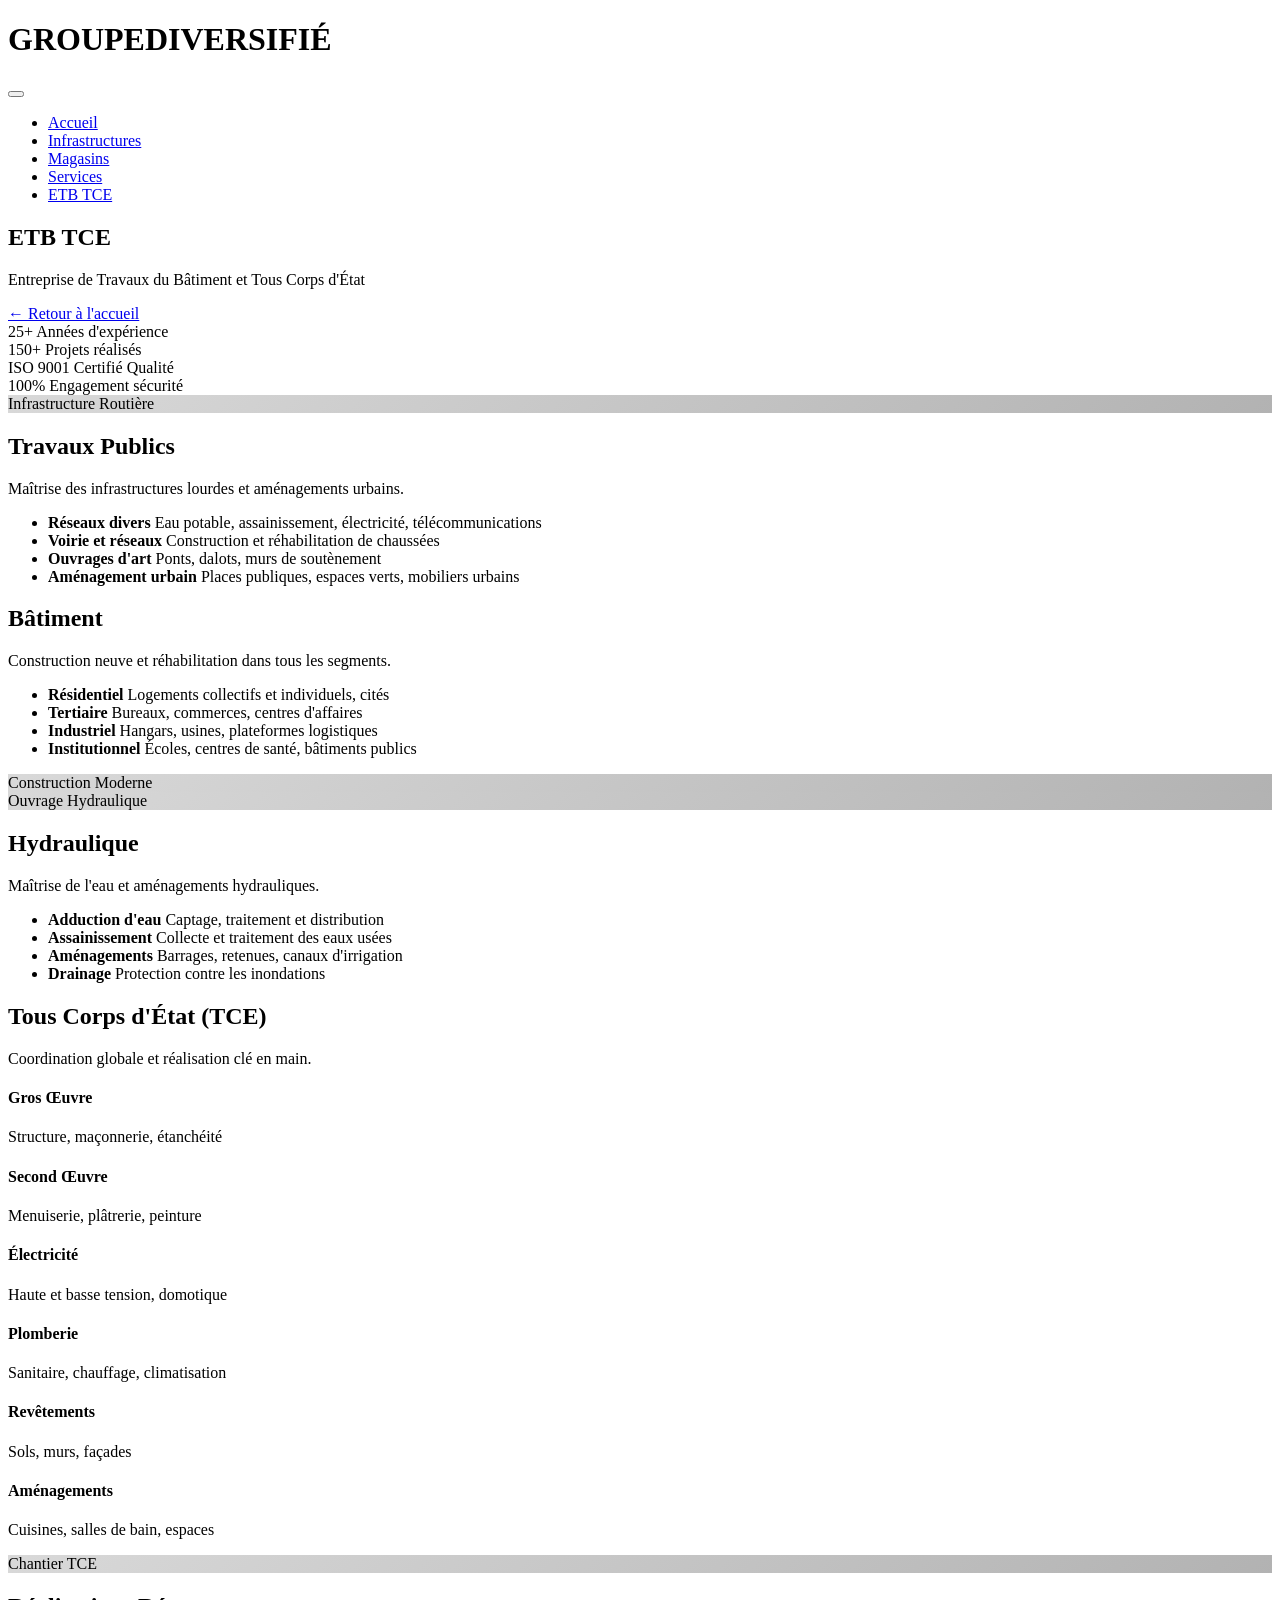
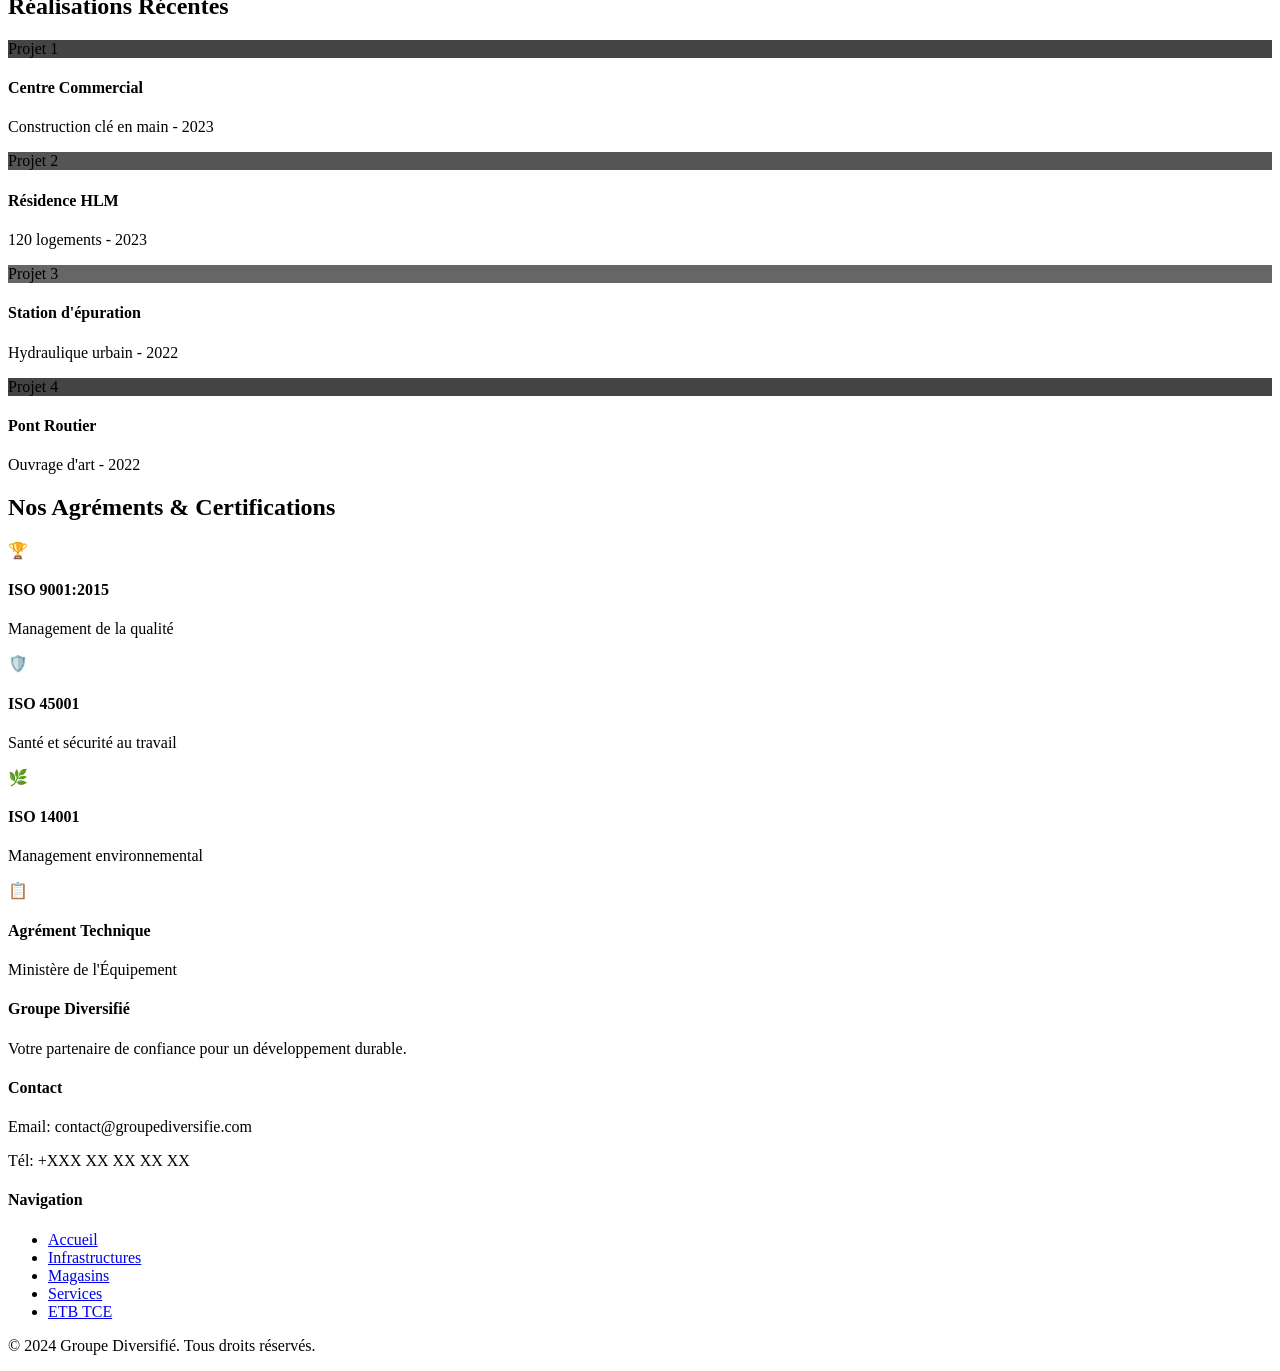
==== etb-tce.html @ 00de27e2 "Add files via upload" ====
<!-- etb-tce.html - Pillar 4 -->
<!DOCTYPE html>
<html lang="fr">
<head>
    <meta charset="UTF-8">
    <meta name="viewport" content="width=device-width, initial-scale=1.0">
    <title>ETB TCE - Groupe Diversifié</title>
    <link rel="stylesheet" href="css/style.css">
</head>
<body class="theme-etb">
    <!-- Header -->
    <header class="main-header">
        <div class="container">
            <div class="logo">
                <h1>GROUPE<span class="highlight">DIVERSIFIÉ</span></h1>
            </div>
            <nav class="main-nav">
                <button class="mobile-menu-toggle" aria-label="Menu">
                    <span></span>
                    <span></span>
                    <span></span>
                </button>
                <ul class="nav-list">
                    <li><a href="index.html">Accueil</a></li>
                    <li><a href="infrastructures.html">Infrastructures</a></li>
                    <li><a href="magasins.html">Magasins</a></li>
                    <li><a href="services.html">Services</a></li>
                    <li><a href="etb-tce.html" class="active">ETB TCE</a></li>
                </ul>
            </nav>
        </div>
    </header>

    <!-- Page Hero -->
    <section class="page-hero industrial">
        <div class="container">
            <h1>ETB TCE</h1>
            <p>Entreprise de Travaux du Bâtiment et Tous Corps d'État</p>
            <a href="index.html" class="back-home">← Retour à l'accueil</a>
        </div>
    </section>

    <!-- Credentials Bar -->
    <section class="credentials-bar">
        <div class="container">
            <div class="credentials-grid">
                <div class="credential">
                    <span class="cred-number">25+</span>
                    <span class="cred-label">Années d'expérience</span>
                </div>
                <div class="credential">
                    <span class="cred-number">150+</span>
                    <span class="cred-label">Projets réalisés</span>
                </div>
                <div class="credential">
                    <span class="cred-number">ISO 9001</span>
                    <span class="cred-label">Certifié Qualité</span>
                </div>
                <div class="credential">
                    <span class="cred-number">100%</span>
                    <span class="cred-label">Engagement sécurité</span>
                </div>
            </div>
        </div>
    </section>

    <!-- Main Content -->
    <main class="etb-main">
        <div class="container">
            
            <!-- Travaux Publics -->
            <section id="travaux-publics" class="etb-section">
                <div class="section-split">
                    <div class="section-visual">
                        <div class="industrial-img" style="background: linear-gradient(135deg, #33333330, #33333360);">
                            <span>Infrastructure Routière</span>
                        </div>
                    </div>
                    <div class="section-content-box">
                        <h2>Travaux Publics</h2>
                        <p class="lead">Maîtrise des infrastructures lourdes et aménagements urbains.</p>
                        <ul class="expertise-list">
                            <li>
                                <strong>Réseaux divers</strong>
                                <span>Eau potable, assainissement, électricité, télécommunications</span>
                            </li>
                            <li>
                                <strong>Voirie et réseaux</strong>
                                <span>Construction et réhabilitation de chaussées</span>
                            </li>
                            <li>
                                <strong>Ouvrages d'art</strong>
                                <span>Ponts, dalots, murs de soutènement</span>
                            </li>
                            <li>
                                <strong>Aménagement urbain</strong>
                                <span>Places publiques, espaces verts, mobiliers urbains</span>
                            </li>
                        </ul>
                    </div>
                </div>
            </section>

            <!-- Bâtiment -->
            <section id="batiment" class="etb-section alt">
                <div class="section-split reverse">
                    <div class="section-content-box">
                        <h2>Bâtiment</h2>
                        <p class="lead">Construction neuve et réhabilitation dans tous les segments.</p>
                        <ul class="expertise-list">
                            <li>
                                <strong>Résidentiel</strong>
                                <span>Logements collectifs et individuels, cités</span>
                            </li>
                            <li>
                                <strong>Tertiaire</strong>
                                <span>Bureaux, commerces, centres d'affaires</span>
                            </li>
                            <li>
                                <strong>Industriel</strong>
                                <span>Hangars, usines, plateformes logistiques</span>
                            </li>
                            <li>
                                <strong>Institutionnel</strong>
                                <span>Écoles, centres de santé, bâtiments publics</span>
                            </li>
                        </ul>
                    </div>
                    <div class="section-visual">
                        <div class="industrial-img" style="background: linear-gradient(135deg, #33333330, #33333360);">
                            <span>Construction Moderne</span>
                        </div>
                    </div>
                </div>
            </section>

            <!-- Hydraulique -->
            <section id="hydraulique" class="etb-section">
                <div class="section-split">
                    <div class="section-visual">
                        <div class="industrial-img" style="background: linear-gradient(135deg, #33333330, #33333360);">
                            <span>Ouvrage Hydraulique</span>
                        </div>
                    </div>
                    <div class="section-content-box">
                        <h2>Hydraulique</h2>
                        <p class="lead">Maîtrise de l'eau et aménagements hydrauliques.</p>
                        <ul class="expertise-list">
                            <li>
                                <strong>Adduction d'eau</strong>
                                <span>Captage, traitement et distribution</span>
                            </li>
                            <li>
                                <strong>Assainissement</strong>
                                <span>Collecte et traitement des eaux usées</span>
                            </li>
                            <li>
                                <strong>Aménagements</strong>
                                <span>Barrages, retenues, canaux d'irrigation</span>
                            </li>
                            <li>
                                <strong>Drainage</strong>
                                <span>Protection contre les inondations</span>
                            </li>
                        </ul>
                    </div>
                </div>
            </section>

            <!-- Tous Corps d'État -->
            <section id="tce" class="etb-section alt">
                <div class="section-split reverse">
                    <div class="section-content-box">
                        <h2>Tous Corps d'État (TCE)</h2>
                        <p class="lead">Coordination globale et réalisation clé en main.</p>
                        <div class="tce-grid">
                            <div class="tce-item">
                                <h4>Gros Œuvre</h4>
                                <p>Structure, maçonnerie, étanchéité</p>
                            </div>
                            <div class="tce-item">
                                <h4>Second Œuvre</h4>
                                <p>Menuiserie, plâtrerie, peinture</p>
                            </div>
                            <div class="tce-item">
                                <h4>Électricité</h4>
                                <p>Haute et basse tension, domotique</p>
                            </div>
                            <div class="tce-item">
                                <h4>Plomberie</h4>
                                <p>Sanitaire, chauffage, climatisation</p>
                            </div>
                            <div class="tce-item">
                                <h4>Revêtements</h4>
                                <p>Sols, murs, façades</p>
                            </div>
                            <div class="tce-item">
                                <h4>Aménagements</h4>
                                <p>Cuisines, salles de bain, espaces</p>
                            </div>
                        </div>
                    </div>
                    <div class="section-visual">
                        <div class="industrial-img" style="background: linear-gradient(135deg, #33333330, #33333360);">
                            <span>Chantier TCE</span>
                        </div>
                    </div>
                </div>
            </section>

            <!-- Portfolio Gallery -->
            <section class="portfolio-section">
                <h2 class="section-title center">Réalisations Récentes</h2>
                <div class="portfolio-grid">
                    <div class="portfolio-item">
                        <div class="portfolio-img" style="background: #444;">
                            <span>Projet 1</span>
                        </div>
                        <div class="portfolio-overlay">
                            <h4>Centre Commercial</h4>
                            <p>Construction clé en main - 2023</p>
                        </div>
                    </div>
                    <div class="portfolio-item">
                        <div class="portfolio-img" style="background: #555;">
                            <span>Projet 2</span>
                        </div>
                        <div class="portfolio-overlay">
                            <h4>Résidence HLM</h4>
                            <p>120 logements - 2023</p>
                        </div>
                    </div>
                    <div class="portfolio-item">
                        <div class="portfolio-img" style="background: #666;">
                            <span>Projet 3</span>
                        </div>
                        <div class="portfolio-overlay">
                            <h4>Station d'épuration</h4>
                            <p>Hydraulique urbain - 2022</p>
                        </div>
                    </div>
                    <div class="portfolio-item">
                        <div class="portfolio-img" style="background: #444;">
                            <span>Projet 4</span>
                        </div>
                        <div class="portfolio-overlay">
                            <h4>Pont Routier</h4>
                            <p>Ouvrage d'art - 2022</p>
                        </div>
                    </div>
                </div>
            </section>

            <!-- Certifications -->
            <section class="certifications-section">
                <h2 class="section-title center">Nos Agréments & Certifications</h2>
                <div class="certs-grid">
                    <div class="cert-card">
                        <div class="cert-icon">🏆</div>
                        <h4>ISO 9001:2015</h4>
                        <p>Management de la qualité</p>
                    </div>
                    <div class="cert-card">
                        <div class="cert-icon">🛡️</div>
                        <h4>ISO 45001</h4>
                        <p>Santé et sécurité au travail</p>
                    </div>
                    <div class="cert-card">
                        <div class="cert-icon">🌿</div>
                        <h4>ISO 14001</h4>
                        <p>Management environnemental</p>
                    </div>
                    <div class="cert-card">
                        <div class="cert-icon">📋</div>
                        <h4>Agrément Technique</h4>
                        <p>Ministère de l'Équipement</p>
                    </div>
                </div>
            </section>

        </div>
    </main>

    <!-- Footer -->
    <footer class="main-footer">
        <div class="container">
            <div class="footer-content">
                <div class="footer-section">
                    <h4>Groupe Diversifié</h4>
                    <p>Votre partenaire de confiance pour un développement durable.</p>
                </div>
                <div class="footer-section">
                    <h4>Contact</h4>
                    <p>Email: contact@groupediversifie.com</p>
                    <p>Tél: +XXX XX XX XX XX</p>
                </div>
                <div class="footer-section">
                    <h4>Navigation</h4>
                    <ul>
                        <li><a href="index.html">Accueil</a></li>
                        <li><a href="infrastructures.html">Infrastructures</a></li>
                        <li><a href="magasins.html">Magasins</a></li>
                        <li><a href="services.html">Services</a></li>
                        <li><a href="etb-tce.html">ETB TCE</a></li>
                    </ul>
                </div>
            </div>
            <div class="footer-bottom">
                <p>&copy; 2024 Groupe Diversifié. Tous droits réservés.</p>
            </div>
        </div>
    </footer>

    <script src="js/main.js"></script>
</body>
</html>
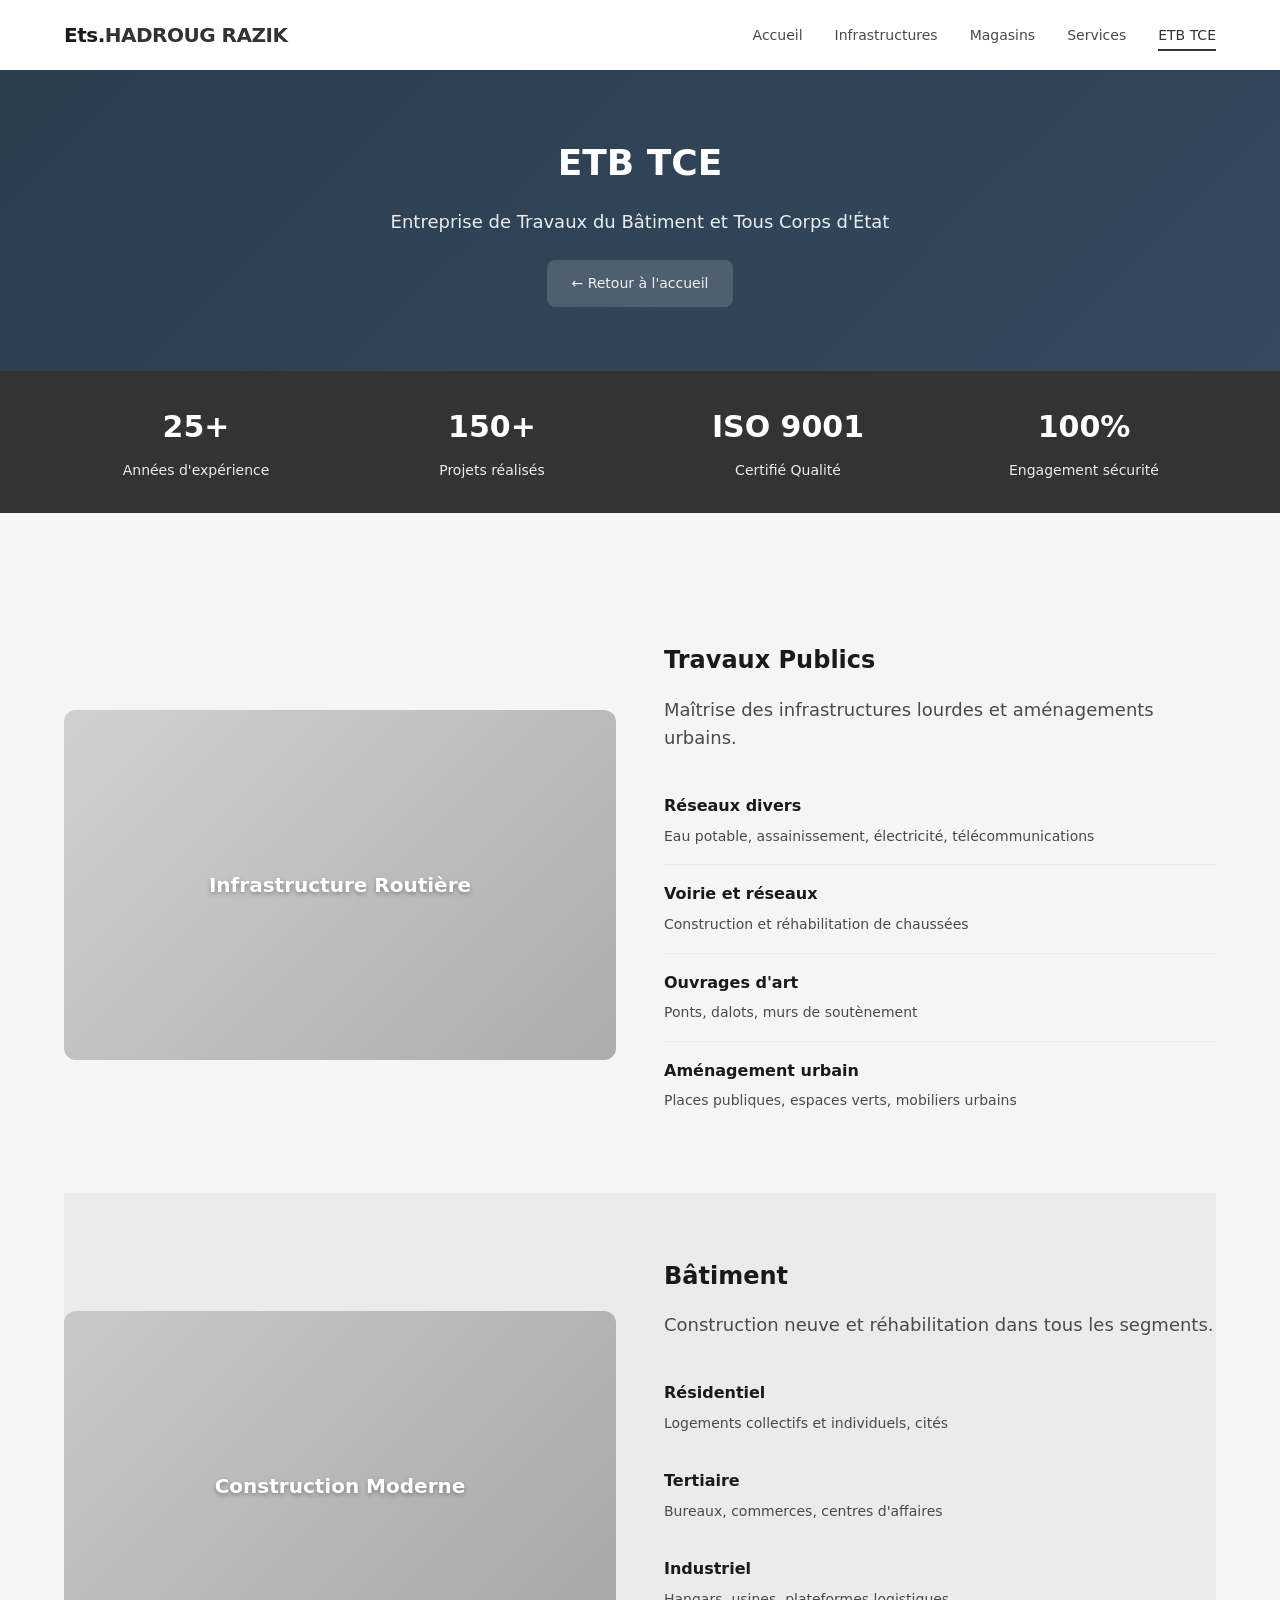
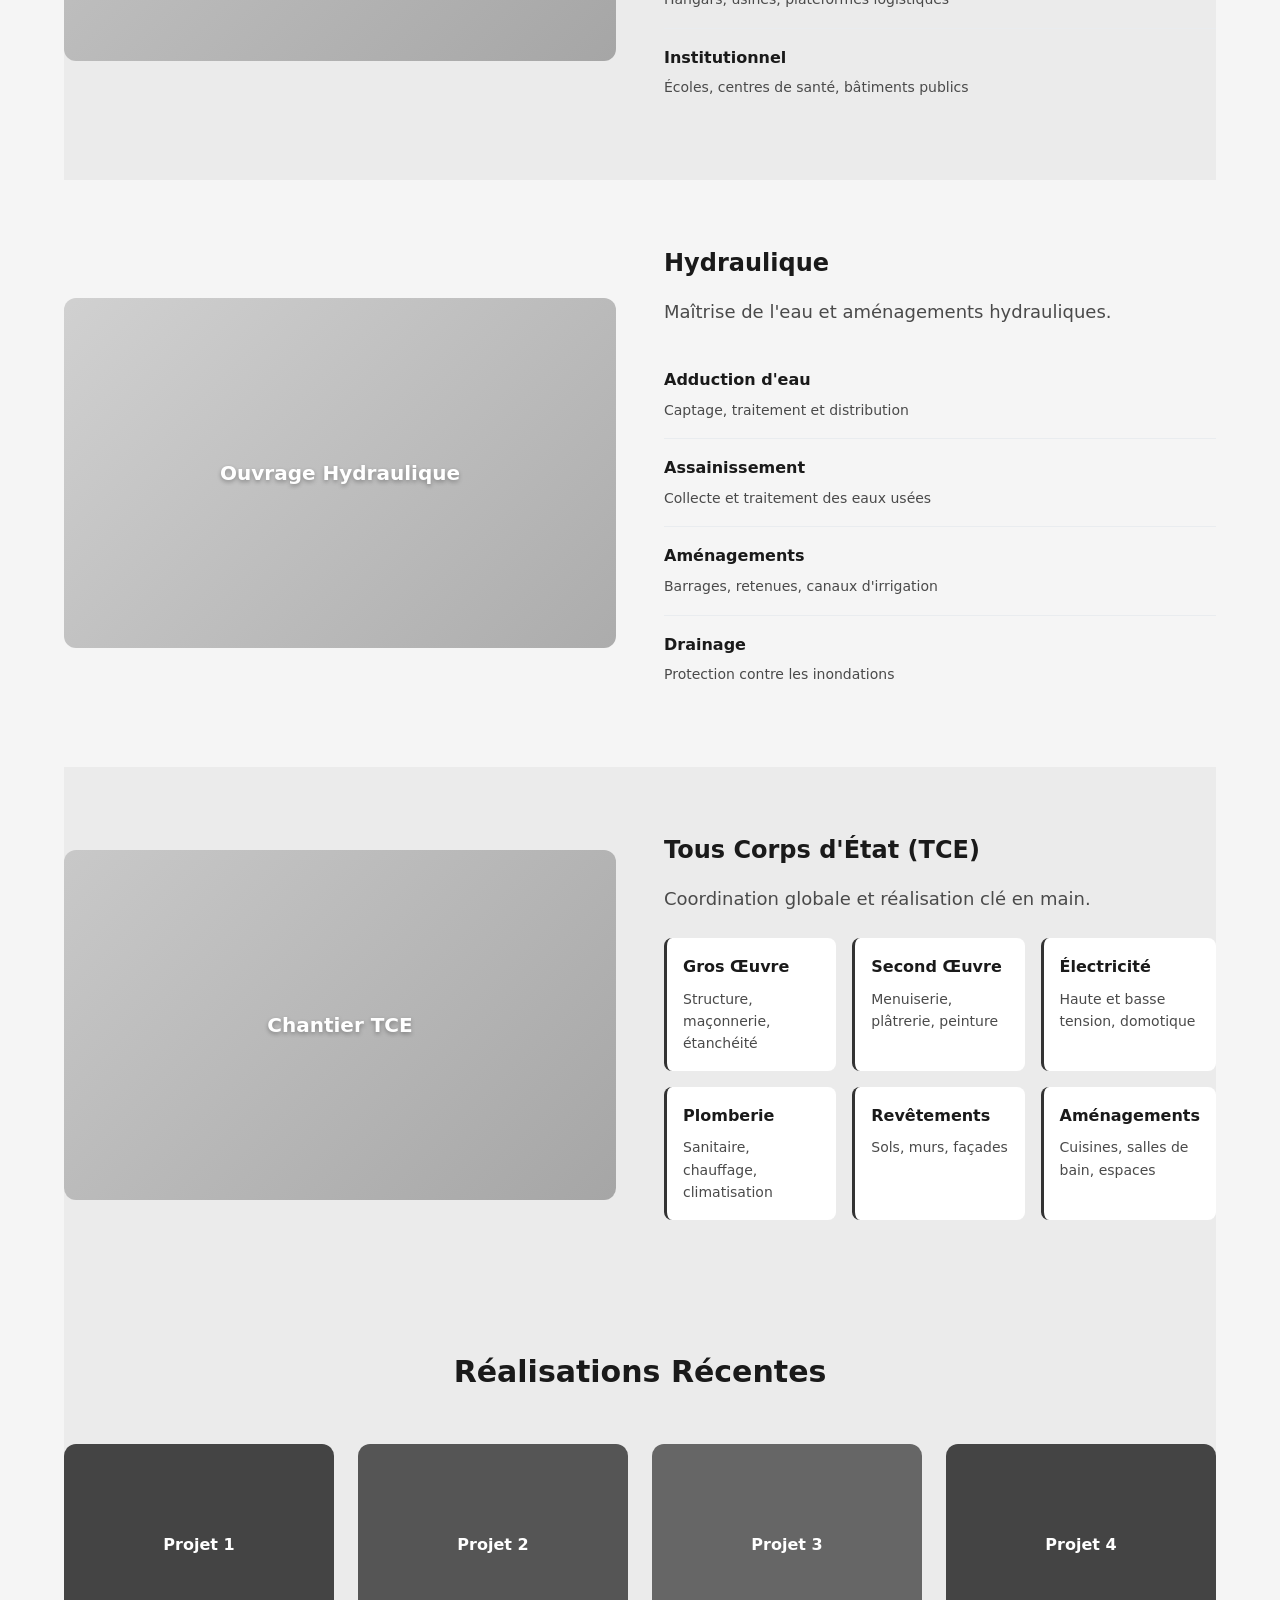
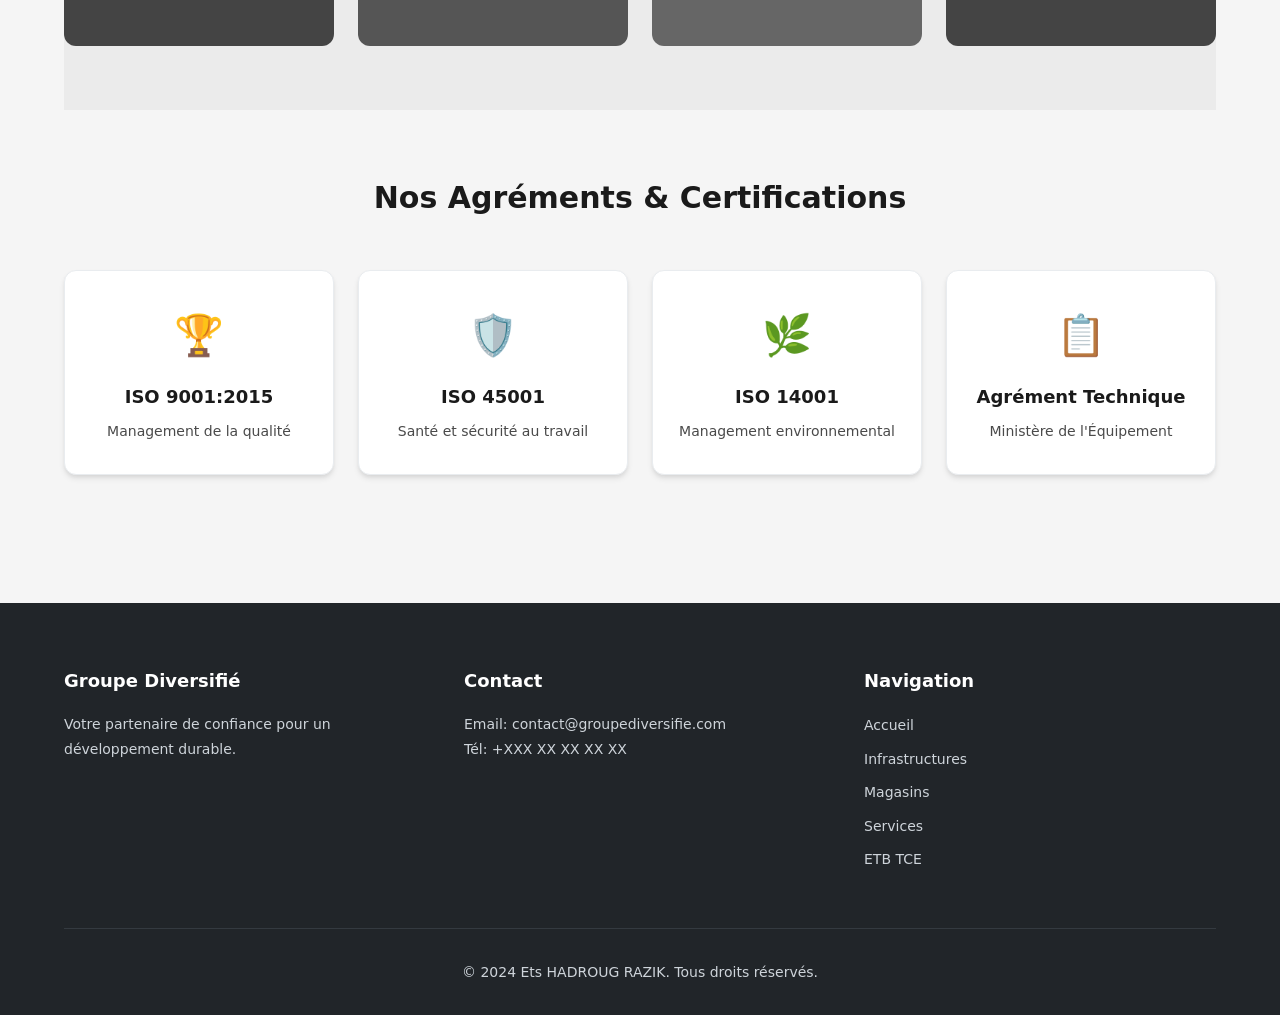
==== commit b5bd72b5: "Update etb-tce.html" ====
--- a/etb-tce.html
+++ b/etb-tce.html
@@ -4,7 +4,7 @@
 <head>
     <meta charset="UTF-8">
     <meta name="viewport" content="width=device-width, initial-scale=1.0">
-    <title>ETB TCE - Groupe Diversifié</title>
+    <title>ETB TCE - Ets Hadroug Razik</title>
     <link rel="stylesheet" href="css/style.css">
 </head>
 <body class="theme-etb">
@@ -12,7 +12,7 @@
     <header class="main-header">
         <div class="container">
             <div class="logo">
-                <h1>GROUPE<span class="highlight">DIVERSIFIÉ</span></h1>
+                <h1>Ets.<span class="highlight">HADROUG RAZIK</span></h1>
             </div>
             <nav class="main-nav">
                 <button class="mobile-menu-toggle" aria-label="Menu">
@@ -306,11 +306,11 @@
                 </div>
             </div>
             <div class="footer-bottom">
-                <p>&copy; 2024 Groupe Diversifié. Tous droits réservés.</p>
+                <p>&copy; 2024 Ets HADROUG RAZIK. Tous droits réservés.</p>
             </div>
         </div>
     </footer>
 
     <script src="js/main.js"></script>
 </body>
-</html>+</html>
--- a/css/style.css
+++ b/css/style.css
@@ -0,0 +1,1652 @@
+/* ============================================
+   GROUPE DIVERSIFIÉ - GLOBAL STYLESHEET
+   Pure CSS - No Frameworks
+   ============================================ */
+
+/* CSS Variables & Theme System */
+:root {
+    /* Base Colors */
+    --color-white: #ffffff;
+    --color-black: #1a1a1a;
+    --color-gray-100: #f8f9fa;
+    --color-gray-200: #e9ecef;
+    --color-gray-300: #dee2e6;
+    --color-gray-400: #ced4da;
+    --color-gray-500: #adb5bd;
+    --color-gray-600: #6c757d;
+    --color-gray-700: #495057;
+    --color-gray-800: #343a40;
+    --color-gray-900: #212529;
+    
+    /* Typography */
+    --font-primary: 'Segoe UI', system-ui, -apple-system, BlinkMacSystemFont, sans-serif;
+    --font-size-xs: 0.75rem;
+    --font-size-sm: 0.875rem;
+    --font-size-base: 1rem;
+    --font-size-lg: 1.125rem;
+    --font-size-xl: 1.25rem;
+    --font-size-2xl: 1.5rem;
+    --font-size-3xl: 1.875rem;
+    --font-size-4xl: 2.25rem;
+    --font-size-5xl: 3rem;
+    
+    /* Spacing */
+    --space-1: 0.25rem;
+    --space-2: 0.5rem;
+    --space-3: 0.75rem;
+    --space-4: 1rem;
+    --space-5: 1.25rem;
+    --space-6: 1.5rem;
+    --space-8: 2rem;
+    --space-10: 2.5rem;
+    --space-12: 3rem;
+    --space-16: 4rem;
+    --space-20: 5rem;
+    --space-24: 6rem;
+    
+    /* Layout */
+    --container-max: 1200px;
+    --container-padding: 1.5rem;
+    --header-height: 70px;
+    --border-radius: 8px;
+    --border-radius-lg: 12px;
+    --border-radius-xl: 16px;
+    
+    /* Shadows */
+    --shadow-sm: 0 1px 2px rgba(0,0,0,0.05);
+    --shadow-md: 0 4px 6px -1px rgba(0,0,0,0.1), 0 2px 4px -1px rgba(0,0,0,0.06);
+    --shadow-lg: 0 10px 15px -3px rgba(0,0,0,0.1), 0 4px 6px -2px rgba(0,0,0,0.05);
+    --shadow-xl: 0 20px 25px -5px rgba(0,0,0,0.1), 0 10px 10px -5px rgba(0,0,0,0.04);
+    
+    /* Transitions */
+    --transition-fast: 150ms ease;
+    --transition-base: 250ms ease;
+    --transition-slow: 350ms ease;
+    
+    /* Default Theme (Home) */
+    --bg-color: var(--color-white);
+    --bg-alt: var(--color-gray-100);
+    --accent: #2563eb;
+    --accent-light: #3b82f6;
+    --accent-dark: #1d4ed8;
+    --text-primary: var(--color-gray-900);
+    --text-secondary: var(--color-gray-600);
+    --text-muted: var(--color-gray-500);
+}
+
+/* Theme: Infrastructure */
+body.theme-infra {
+    --bg-color: #f0f4f8;
+    --bg-alt: #e2e8f0;
+    --accent: #003366;
+    --accent-light: #004080;
+    --accent-dark: #002244;
+    --text-primary: #1e293b;
+    --text-secondary: #475569;
+}
+
+/* Theme: Magasins */
+body.theme-magasins {
+    --bg-color: #fffaf0;
+    --bg-alt: #fff5e6;
+    --accent: #FF8C00;
+    --accent-light: #ffa500;
+    --accent-dark: #cc7000;
+    --text-primary: #3d2914;
+    --text-secondary: #6b4423;
+}
+
+/* Theme: Services */
+body.theme-services {
+    --bg-color: #f0fff4;
+    --bg-alt: #e6ffed;
+    --accent: #2E8B57;
+    --accent-light: #3cb371;
+    --accent-dark: #1f5f3f;
+    --text-primary: #1a4731;
+    --text-secondary: #2f6646;
+}
+
+/* Theme: ETB TCE */
+body.theme-etb {
+    --bg-color: #f5f5f5;
+    --bg-alt: #ebebeb;
+    --accent: #333333;
+    --accent-light: #4a4a4a;
+    --accent-dark: #1a1a1a;
+    --text-primary: #1a1a1a;
+    --text-secondary: #4a4a4a;
+}
+
+/* Theme: Home */
+body.theme-home {
+    --bg-color: #ffffff;
+    --bg-alt: #f8fafc;
+    --accent: #1e40af;
+    --accent-light: #3b82f6;
+    --accent-dark: #1e3a8a;
+    --text-primary: #0f172a;
+    --text-secondary: #475569;
+}
+
+/* ============================================
+   RESET & BASE
+   ============================================ */
+*, *::before, *::after {
+    box-sizing: border-box;
+    margin: 0;
+    padding: 0;
+}
+
+html {
+    scroll-behavior: smooth;
+    font-size: 16px;
+}
+
+body {
+    font-family: var(--font-primary);
+    background-color: var(--bg-color);
+    color: var(--text-primary);
+    line-height: 1.6;
+    min-height: 100vh;
+    transition: background-color var(--transition-base);
+}
+
+img {
+    max-width: 100%;
+    height: auto;
+    display: block;
+}
+
+a {
+    color: var(--accent);
+    text-decoration: none;
+    transition: color var(--transition-fast);
+}
+
+a:hover {
+    color: var(--accent-dark);
+}
+
+ul, ol {
+    list-style: none;
+}
+
+button {
+    font-family: inherit;
+    cursor: pointer;
+    border: none;
+    background: none;
+}
+
+/* ============================================
+   LAYOUT UTILITIES
+   ============================================ */
+.container {
+    max-width: var(--container-max);
+    margin: 0 auto;
+    padding: 0 var(--container-padding);
+    width: 100%;
+}
+
+/* ============================================
+   HEADER & NAVIGATION
+   ============================================ */
+.main-header {
+    background: var(--color-white);
+    box-shadow: var(--shadow-sm);
+    position: sticky;
+    top: 0;
+    z-index: 1000;
+    height: var(--header-height);
+    display: flex;
+    align-items: center;
+}
+
+.main-header .container {
+    display: flex;
+    justify-content: space-between;
+    align-items: center;
+    width: 100%;
+}
+
+.logo h1 {
+    font-size: var(--font-size-xl);
+    font-weight: 800;
+    color: var(--text-primary);
+    letter-spacing: -0.5px;
+}
+
+.logo .highlight {
+    color: var(--accent);
+    transition: color var(--transition-base);
+}
+
+.main-nav {
+    display: flex;
+    align-items: center;
+}
+
+.nav-list {
+    display: flex;
+    gap: var(--space-8);
+    align-items: center;
+}
+
+.nav-list a {
+    color: var(--text-secondary);
+    font-weight: 500;
+    font-size: var(--font-size-sm);
+    padding: var(--space-2) 0;
+    position: relative;
+    transition: color var(--transition-fast);
+}
+
+.nav-list a::after {
+    content: '';
+    position: absolute;
+    bottom: 0;
+    left: 0;
+    width: 0;
+    height: 2px;
+    background: var(--accent);
+    transition: width var(--transition-base);
+}
+
+.nav-list a:hover,
+.nav-list a.active {
+    color: var(--accent);
+}
+
+.nav-list a:hover::after,
+.nav-list a.active::after {
+    width: 100%;
+}
+
+/* Mobile Menu Toggle */
+.mobile-menu-toggle {
+    display: none;
+    flex-direction: column;
+    gap: 5px;
+    padding: var(--space-2);
+    background: none;
+    border: none;
+    cursor: pointer;
+}
+
+.mobile-menu-toggle span {
+    display: block;
+    width: 25px;
+    height: 2px;
+    background: var(--text-primary);
+    transition: all var(--transition-fast);
+    border-radius: 2px;
+}
+
+/* ============================================
+   HERO SECTIONS
+   ============================================ */
+.hero {
+    min-height: calc(100vh - var(--header-height));
+    display: flex;
+    align-items: center;
+    justify-content: center;
+    position: relative;
+    background: linear-gradient(135deg, var(--bg-alt) 0%, var(--bg-color) 100%);
+    overflow: hidden;
+    padding: var(--space-16) 0;
+}
+
+.hero-content {
+    text-align: center;
+    max-width: 800px;
+    padding: 0 var(--container-padding);
+    position: relative;
+    z-index: 2;
+}
+
+.hero-title {
+    font-size: clamp(var(--font-size-3xl), 5vw, var(--font-size-5xl));
+    font-weight: 800;
+    color: var(--text-primary);
+    margin-bottom: var(--space-4);
+    line-height: 1.2;
+}
+
+.hero-subtitle {
+    font-size: clamp(var(--font-size-lg), 2vw, var(--font-size-xl));
+    color: var(--text-secondary);
+    margin-bottom: var(--space-8);
+    max-width: 600px;
+    margin-left: auto;
+    margin-right: auto;
+}
+
+.hero-pattern {
+    position: absolute;
+    top: 0;
+    left: 0;
+    right: 0;
+    bottom: 0;
+    background-image: 
+        radial-gradient(circle at 20% 80%, var(--accent) 0%, transparent 50%),
+        radial-gradient(circle at 80% 20%, var(--accent-light) 0%, transparent 50%);
+    opacity: 0.05;
+    z-index: 1;
+}
+
+/* Page Hero */
+.page-hero {
+    background: linear-gradient(135deg, var(--accent) 0%, var(--accent-dark) 100%);
+    color: var(--color-white);
+    padding: var(--space-16) 0;
+    text-align: center;
+    position: relative;
+}
+
+.page-hero h1 {
+    font-size: clamp(var(--font-size-2xl), 4vw, var(--font-size-4xl));
+    font-weight: 700;
+    margin-bottom: var(--space-4);
+}
+
+.page-hero p {
+    font-size: var(--font-size-lg);
+    opacity: 0.9;
+    margin-bottom: var(--space-6);
+}
+
+.page-hero.industrial {
+    background: linear-gradient(135deg, #2c3e50 0%, #34495e 100%);
+}
+
+.back-home {
+    display: inline-flex;
+    align-items: center;
+    gap: var(--space-2);
+    color: rgba(255,255,255,0.9);
+    font-size: var(--font-size-sm);
+    padding: var(--space-3) var(--space-6);
+    background: rgba(255,255,255,0.15);
+    border-radius: var(--border-radius);
+    backdrop-filter: blur(10px);
+    transition: all var(--transition-fast);
+}
+
+.back-home:hover {
+    background: rgba(255,255,255,0.25);
+    color: var(--color-white);
+}
+
+/* ============================================
+   BUTTONS
+   ============================================ */
+.cta-button,
+.btn-primary,
+.btn-secondary {
+    display: inline-flex;
+    align-items: center;
+    justify-content: center;
+    padding: var(--space-4) var(--space-8);
+    font-size: var(--font-size-base);
+    font-weight: 600;
+    border-radius: var(--border-radius);
+    transition: all var(--transition-fast);
+    cursor: pointer;
+}
+
+.cta-button,
+.btn-primary {
+    background: var(--accent);
+    color: var(--color-white);
+    box-shadow: var(--shadow-md);
+}
+
+.cta-button:hover,
+.btn-primary:hover {
+    background: var(--accent-dark);
+    transform: translateY(-2px);
+    box-shadow: var(--shadow-lg);
+    color: var(--color-white);
+}
+
+.btn-secondary {
+    background: transparent;
+    color: var(--accent);
+    border: 2px solid var(--accent);
+    margin-left: var(--space-4);
+}
+
+.btn-secondary:hover {
+    background: var(--accent);
+    color: var(--color-white);
+}
+
+/* ============================================
+   PILLARS SECTION (Homepage)
+   ============================================ */
+.pillars-section {
+    padding: var(--space-24) 0;
+    background: var(--bg-color);
+}
+
+.section-title {
+    font-size: var(--font-size-3xl);
+    font-weight: 700;
+    text-align: center;
+    margin-bottom: var(--space-12);
+    color: var(--text-primary);
+}
+
+.section-title.center {
+    text-align: center;
+}
+
+.pillars-grid {
+    display: grid;
+    grid-template-columns: repeat(auto-fit, minmax(280px, 1fr));
+    gap: var(--space-8);
+}
+
+.pillar-card {
+    background: var(--color-white);
+    border-radius: var(--border-radius-lg);
+    padding: var(--space-8);
+    box-shadow: var(--shadow-md);
+    transition: all var(--transition-base);
+    border: 1px solid var(--color-gray-200);
+    display: flex;
+    flex-direction: column;
+    height: 100%;
+}
+
+.pillar-card:hover {
+    transform: translateY(-8px);
+    box-shadow: var(--shadow-xl);
+}
+
+.pillar-icon {
+    font-size: 3rem;
+    margin-bottom: var(--space-4);
+}
+
+.pillar-card h3 {
+    font-size: var(--font-size-xl);
+    font-weight: 700;
+    color: var(--text-primary);
+    margin-bottom: var(--space-3);
+}
+
+.pillar-card p {
+    color: var(--text-secondary);
+    font-size: var(--font-size-base);
+    flex-grow: 1;
+    margin-bottom: var(--space-6);
+}
+
+.pillar-link {
+    color: var(--accent);
+    font-weight: 600;
+    font-size: var(--font-size-sm);
+    display: inline-flex;
+    align-items: center;
+    gap: var(--space-2);
+    transition: gap var(--transition-fast);
+}
+
+.pillar-card:hover .pillar-link {
+    gap: var(--space-3);
+}
+
+/* Theme-specific card accents */
+.theme-infra-card {
+    border-top: 4px solid #003366;
+}
+
+.theme-magasins-card {
+    border-top: 4px solid #FF8C00;
+}
+
+.theme-services-card {
+    border-top: 4px solid #2E8B57;
+}
+
+.theme-etb-card {
+    border-top: 4px solid #333333;
+}
+
+/* ============================================
+   MISSION SECTION
+   ============================================ */
+.mission-section {
+    padding: var(--space-24) 0;
+    background: var(--bg-alt);
+}
+
+.mission-content {
+    max-width: 800px;
+    margin: 0 auto;
+    text-align: center;
+}
+
+.mission-content h2 {
+    font-size: var(--font-size-2xl);
+    font-weight: 700;
+    color: var(--text-primary);
+    margin-bottom: var(--space-6);
+}
+
+.mission-content p {
+    font-size: var(--font-size-lg);
+    color: var(--text-secondary);
+    line-height: 1.8;
+}
+
+/* ============================================
+   SUB-NAVIGATION
+   ============================================ */
+.sub-nav {
+    background: var(--color-white);
+    border-bottom: 1px solid var(--color-gray-200);
+    padding: var(--space-4) 0;
+    position: sticky;
+    top: var(--header-height);
+    z-index: 100;
+}
+
+.sub-nav ul {
+    display: flex;
+    gap: var(--space-8);
+    justify-content: center;
+    flex-wrap: wrap;
+}
+
+.sub-nav a {
+    color: var(--text-secondary);
+    font-size: var(--font-size-sm);
+    font-weight: 500;
+    padding: var(--space-2) var(--space-4);
+    border-radius: var(--border-radius);
+    transition: all var(--transition-fast);
+}
+
+.sub-nav a:hover {
+    background: var(--bg-alt);
+    color: var(--accent);
+}
+
+/* ============================================
+   CONTENT SECTIONS (Infrastructure)
+   ============================================ */
+.content-main {
+    padding: var(--space-16) 0;
+}
+
+.content-section {
+    padding: var(--space-16) 0;
+}
+
+.content-section.alt-bg {
+    background: var(--bg-alt);
+}
+
+.section-header {
+    display: flex;
+    justify-content: space-between;
+    align-items: center;
+    margin-bottom: var(--space-8);
+    flex-wrap: wrap;
+    gap: var(--space-4);
+}
+
+.section-header h2 {
+    font-size: var(--font-size-2xl);
+    font-weight: 700;
+    color: var(--text-primary);
+}
+
+.section-badge {
+    background: var(--accent);
+    color: var(--color-white);
+    padding: var(--space-2) var(--space-4);
+    border-radius: 20px;
+    font-size: var(--font-size-xs);
+    font-weight: 600;
+    text-transform: uppercase;
+    letter-spacing: 0.5px;
+}
+
+.section-content {
+    display: grid;
+    grid-template-columns: 1fr 1fr;
+    gap: var(--space-12);
+    align-items: center;
+}
+
+.section-content.reverse {
+    direction: rtl;
+}
+
+.section-content.reverse > * {
+    direction: ltr;
+}
+
+.text-content p {
+    font-size: var(--font-size-lg);
+    color: var(--text-secondary);
+    margin-bottom: var(--space-6);
+}
+
+.text-content ul {
+    list-style: none;
+}
+
+.text-content li {
+    padding: var(--space-3) 0;
+    padding-left: var(--space-6);
+    position: relative;
+    color: var(--text-secondary);
+}
+
+.text-content li::before {
+    content: '✓';
+    position: absolute;
+    left: 0;
+    color: var(--accent);
+    font-weight: 700;
+}
+
+.visual-content {
+    display: flex;
+    justify-content: center;
+    align-items: center;
+}
+
+.placeholder-img {
+    width: 100%;
+    height: 300px;
+    border-radius: var(--border-radius-lg);
+    display: flex;
+    align-items: center;
+    justify-content: center;
+    color: var(--accent);
+    font-weight: 600;
+    font-size: var(--font-size-lg);
+    border: 2px dashed var(--color-gray-300);
+}
+
+/* ============================================
+   STORES SECTION (Magasins)
+   ============================================ */
+.stores-main {
+    padding: var(--space-16) 0;
+}
+
+.store-category {
+    margin-bottom: var(--space-16);
+}
+
+.category-title {
+    font-size: var(--font-size-2xl);
+    font-weight: 700;
+    color: var(--text-primary);
+    margin-bottom: var(--space-8);
+    padding-bottom: var(--space-4);
+    border-bottom: 3px solid var(--accent);
+    display: inline-block;
+}
+
+.store-grid {
+    display: grid;
+    grid-template-columns: repeat(auto-fit, minmax(300px, 1fr));
+    gap: var(--space-8);
+}
+
+.store-card {
+    background: var(--color-white);
+    border-radius: var(--border-radius-lg);
+    overflow: hidden;
+    box-shadow: var(--shadow-md);
+    transition: all var(--transition-base);
+    border: 1px solid var(--color-gray-200);
+}
+
+.store-card:hover {
+    transform: translateY(-4px);
+    box-shadow: var(--shadow-xl);
+}
+
+.store-card.large {
+    grid-column: 1 / -1;
+    display: grid;
+    grid-template-columns: 1fr 1fr;
+}
+
+.store-image {
+    position: relative;
+    height: 200px;
+    overflow: hidden;
+    background: var(--bg-alt);
+}
+
+.store-card.large .store-image {
+    height: 100%;
+    min-height: 300px;
+}
+
+.store-image img {
+    width: 100%;
+    height: 100%;
+    object-fit: cover;
+    transition: transform var(--transition-slow);
+}
+
+.store-card:hover .store-image img {
+    transform: scale(1.05);
+}
+
+.store-badge {
+    position: absolute;
+    top: var(--space-4);
+    left: var(--space-4);
+    background: var(--accent);
+    color: var(--color-white);
+    padding: var(--space-2) var(--space-4);
+    border-radius: 20px;
+    font-size: var(--font-size-xs);
+    font-weight: 600;
+}
+
+.store-info {
+    padding: var(--space-6);
+}
+
+.store-info h3 {
+    font-size: var(--font-size-xl);
+    font-weight: 700;
+    color: var(--text-primary);
+    margin-bottom: var(--space-3);
+}
+
+.store-info p {
+    color: var(--text-secondary);
+    font-size: var(--font-size-base);
+    margin-bottom: var(--space-4);
+}
+
+.store-features {
+    list-style: none;
+}
+
+.store-features li {
+    padding: var(--space-2) 0;
+    color: var(--text-secondary);
+    font-size: var(--font-size-sm);
+}
+
+.store-details {
+    display: grid;
+    grid-template-columns: 1fr 1fr;
+    gap: var(--space-4);
+    margin-top: var(--space-4);
+    padding-top: var(--space-4);
+    border-top: 1px solid var(--color-gray-200);
+}
+
+.detail-item {
+    display: flex;
+    flex-direction: column;
+}
+
+.detail-item strong {
+    color: var(--text-primary);
+    font-size: var(--font-size-sm);
+    margin-bottom: var(--space-1);
+}
+
+.detail-item span {
+    color: var(--text-secondary);
+    font-size: var(--font-size-sm);
+}
+
+.service-tags {
+    display: flex;
+    flex-wrap: wrap;
+    gap: var(--space-2);
+    margin-top: var(--space-4);
+}
+
+.tag {
+    background: var(--bg-alt);
+    color: var(--accent);
+    padding: var(--space-2) var(--space-3);
+    border-radius: 4px;
+    font-size: var(--font-size-xs);
+    font-weight: 500;
+}
+
+.menu-highlights {
+    list-style: none;
+    display: grid;
+    grid-template-columns: 1fr 1fr;
+    gap: var(--space-3);
+}
+
+.menu-highlights li {
+    font-size: var(--font-size-sm);
+    color: var(--text-secondary);
+}
+
+/* ============================================
+   SERVICES SECTION
+   ============================================ */
+.services-main {
+    padding: var(--space-16) 0;
+}
+
+.service-detail-card {
+    background: var(--color-white);
+    border-radius: var(--border-radius-lg);
+    padding: var(--space-8);
+    margin-bottom: var(--space-8);
+    box-shadow: var(--shadow-md);
+    border: 1px solid var(--color-gray-200);
+}
+
+.service-detail-card.alt {
+    background: var(--bg-alt);
+}
+
+.service-header {
+    display: flex;
+    align-items: center;
+    gap: var(--space-6);
+    margin-bottom: var(--space-8);
+    padding-bottom: var(--space-6);
+    border-bottom: 2px solid var(--color-gray-200);
+}
+
+.service-icon-large {
+    font-size: 3.5rem;
+    width: 80px;
+    height: 80px;
+    display: flex;
+    align-items: center;
+    justify-content: center;
+    background: var(--bg-alt);
+    border-radius: var(--border-radius-xl);
+}
+
+.service-title-wrap h2 {
+    font-size: var(--font-size-2xl);
+    font-weight: 700;
+    color: var(--text-primary);
+    margin-bottom: var(--space-2);
+}
+
+.service-subtitle {
+    color: var(--text-secondary);
+    font-size: var(--font-size-base);
+}
+
+.service-body {
+    display: grid;
+    grid-template-columns: 2fr 1fr;
+    gap: var(--space-8);
+    align-items: start;
+}
+
+.service-description p {
+    font-size: var(--font-size-lg);
+    color: var(--text-secondary);
+    margin-bottom: var(--space-6);
+}
+
+.service-features {
+    list-style: none;
+}
+
+.service-features li {
+    padding: var(--space-3) 0;
+    border-bottom: 1px solid var(--color-gray-200);
+    color: var(--text-secondary);
+}
+
+.service-features li:last-child {
+    border-bottom: none;
+}
+
+.service-features li strong {
+    color: var(--text-primary);
+    display: block;
+    margin-bottom: var(--space-1);
+}
+
+.vehicle-types {
+    display: grid;
+    grid-template-columns: repeat(2, 1fr);
+    gap: var(--space-4);
+}
+
+.vehicle-type {
+    display: flex;
+    align-items: center;
+    gap: var(--space-3);
+    padding: var(--space-4);
+    background: var(--bg-color);
+    border-radius: var(--border-radius);
+}
+
+.v-icon {
+    font-size: 1.5rem;
+}
+
+.service-cta {
+    display: flex;
+    justify-content: flex-end;
+}
+
+.cta-box {
+    background: var(--color-white);
+    padding: var(--space-6);
+    border-radius: var(--border-radius-lg);
+    box-shadow: var(--shadow-lg);
+    border: 2px solid var(--accent);
+    text-align: center;
+    min-width: 280px;
+}
+
+.service-detail-card.alt .cta-box {
+    background: var(--color-white);
+}
+
+.cta-box h3 {
+    font-size: var(--font-size-lg);
+    font-weight: 700;
+    color: var(--text-primary);
+    margin-bottom: var(--space-3);
+}
+
+.cta-box p {
+    color: var(--text-secondary);
+    font-size: var(--font-size-sm);
+    margin-bottom: var(--space-6);
+}
+
+.cta-box .btn-primary,
+.cta-box .btn-secondary {
+    width: 100%;
+    margin: var(--space-2) 0;
+}
+
+.cta-box .btn-secondary {
+    margin-left: 0;
+}
+
+/* ============================================
+   ETB TCE SECTION
+   ============================================ */
+.etb-main {
+    padding: var(--space-16) 0;
+}
+
+/* Credentials Bar */
+.credentials-bar {
+    background: var(--accent);
+    color: var(--color-white);
+    padding: var(--space-8) 0;
+}
+
+.credentials-grid {
+    display: grid;
+    grid-template-columns: repeat(4, 1fr);
+    gap: var(--space-8);
+    text-align: center;
+}
+
+.credential {
+    display: flex;
+    flex-direction: column;
+    align-items: center;
+}
+
+.cred-number {
+    font-size: var(--font-size-3xl);
+    font-weight: 800;
+    margin-bottom: var(--space-2);
+}
+
+.cred-label {
+    font-size: var(--font-size-sm);
+    opacity: 0.9;
+}
+
+/* ETB Sections */
+.etb-section {
+    padding: var(--space-16) 0;
+}
+
+.etb-section.alt {
+    background: var(--bg-alt);
+}
+
+.section-split {
+    display: grid;
+    grid-template-columns: 1fr 1fr;
+    gap: var(--space-12);
+    align-items: center;
+}
+
+.section-split.reverse {
+    direction: rtl;
+}
+
+.section-split.reverse > * {
+    direction: ltr;
+}
+
+.section-visual {
+    display: flex;
+    justify-content: center;
+    align-items: center;
+}
+
+.industrial-img {
+    width: 100%;
+    height: 350px;
+    border-radius: var(--border-radius-lg);
+    display: flex;
+    align-items: center;
+    justify-content: center;
+    color: var(--color-white);
+    font-weight: 600;
+    font-size: var(--font-size-xl);
+    text-shadow: 0 2px 4px rgba(0,0,0,0.3);
+}
+
+.section-content-box h2 {
+    font-size: var(--font-size-2xl);
+    font-weight: 700;
+    color: var(--text-primary);
+    margin-bottom: var(--space-4);
+}
+
+.lead {
+    font-size: var(--font-size-lg);
+    color: var(--text-secondary);
+    margin-bottom: var(--space-6);
+}
+
+.expertise-list {
+    list-style: none;
+}
+
+.expertise-list li {
+    padding: var(--space-4) 0;
+    border-bottom: 1px solid var(--color-gray-200);
+}
+
+.expertise-list li:last-child {
+    border-bottom: none;
+}
+
+.expertise-list strong {
+    display: block;
+    color: var(--text-primary);
+    font-size: var(--font-size-base);
+    margin-bottom: var(--space-1);
+}
+
+.expertise-list span {
+    color: var(--text-secondary);
+    font-size: var(--font-size-sm);
+}
+
+/* TCE Grid */
+.tce-grid {
+    display: grid;
+    grid-template-columns: repeat(3, 1fr);
+    gap: var(--space-4);
+    margin-top: var(--space-6);
+}
+
+.tce-item {
+    background: var(--color-white);
+    padding: var(--space-4);
+    border-radius: var(--border-radius);
+    border-left: 3px solid var(--accent);
+}
+
+.tce-item h4 {
+    font-size: var(--font-size-base);
+    font-weight: 600;
+    color: var(--text-primary);
+    margin-bottom: var(--space-2);
+}
+
+.tce-item p {
+    font-size: var(--font-size-sm);
+    color: var(--text-secondary);
+}
+
+/* Portfolio */
+.portfolio-section {
+    padding: var(--space-16) 0;
+    background: var(--bg-alt);
+}
+
+.portfolio-grid {
+    display: grid;
+    grid-template-columns: repeat(auto-fit, minmax(250px, 1fr));
+    gap: var(--space-6);
+}
+
+.portfolio-item {
+    position: relative;
+    border-radius: var(--border-radius-lg);
+    overflow: hidden;
+    aspect-ratio: 4/3;
+    cursor: pointer;
+}
+
+.portfolio-img {
+    width: 100%;
+    height: 100%;
+    display: flex;
+    align-items: center;
+    justify-content: center;
+    color: var(--color-white);
+    font-weight: 600;
+}
+
+.portfolio-overlay {
+    position: absolute;
+    bottom: 0;
+    left: 0;
+    right: 0;
+    background: linear-gradient(to top, rgba(0,0,0,0.8), transparent);
+    color: var(--color-white);
+    padding: var(--space-6);
+    transform: translateY(100%);
+    transition: transform var(--transition-base);
+}
+
+.portfolio-item:hover .portfolio-overlay {
+    transform: translateY(0);
+}
+
+.portfolio-overlay h4 {
+    font-size: var(--font-size-lg);
+    font-weight: 600;
+    margin-bottom: var(--space-1);
+}
+
+.portfolio-overlay p {
+    font-size: var(--font-size-sm);
+    opacity: 0.9;
+}
+
+/* Certifications */
+.certifications-section {
+    padding: var(--space-16) 0;
+}
+
+.certs-grid {
+    display: grid;
+    grid-template-columns: repeat(auto-fit, minmax(200px, 1fr));
+    gap: var(--space-6);
+}
+
+.cert-card {
+    background: var(--color-white);
+    padding: var(--space-8) var(--space-6);
+    border-radius: var(--border-radius-lg);
+    text-align: center;
+    box-shadow: var(--shadow-md);
+    border: 1px solid var(--color-gray-200);
+    transition: all var(--transition-base);
+}
+
+.cert-card:hover {
+    transform: translateY(-4px);
+    box-shadow: var(--shadow-xl);
+}
+
+.cert-icon {
+    font-size: 2.5rem;
+    margin-bottom: var(--space-4);
+}
+
+.cert-card h4 {
+    font-size: var(--font-size-lg);
+    font-weight: 700;
+    color: var(--text-primary);
+    margin-bottom: var(--space-2);
+}
+
+.cert-card p {
+    font-size: var(--font-size-sm);
+    color: var(--text-secondary);
+}
+
+/* ============================================
+   FOOTER
+   ============================================ */
+.main-footer {
+    background: var(--color-gray-900);
+    color: var(--color-gray-400);
+    padding: var(--space-16) 0 var(--space-8);
+}
+
+.footer-content {
+    display: grid;
+    grid-template-columns: repeat(auto-fit, minmax(250px, 1fr));
+    gap: var(--space-12);
+    margin-bottom: var(--space-12);
+}
+
+.footer-section h4 {
+    color: var(--color-white);
+    font-size: var(--font-size-lg);
+    font-weight: 600;
+    margin-bottom: var(--space-4);
+}
+
+.footer-section p {
+    line-height: 1.8;
+    font-size: var(--font-size-sm);
+}
+
+.footer-section ul {
+    list-style: none;
+}
+
+.footer-section li {
+    margin-bottom: var(--space-2);
+}
+
+.footer-section a {
+    color: var(--color-gray-400);
+    font-size: var(--font-size-sm);
+    transition: color var(--transition-fast);
+}
+
+.footer-section a:hover {
+    color: var(--color-white);
+}
+
+.footer-bottom {
+    border-top: 1px solid var(--color-gray-800);
+    padding-top: var(--space-8);
+    text-align: center;
+    font-size: var(--font-size-sm);
+}
+
+/* ============================================
+   RESPONSIVE DESIGN
+   ============================================ */
+@media (max-width: 1024px) {
+    .section-content,
+    .section-split,
+    .service-body {
+        grid-template-columns: 1fr;
+        gap: var(--space-8);
+    }
+    
+    .section-content.reverse,
+    .section-split.reverse {
+        direction: ltr;
+    }
+    
+    .credentials-grid {
+        grid-template-columns: repeat(2, 1fr);
+    }
+    
+    .store-card.large {
+        grid-template-columns: 1fr;
+    }
+    
+    .store-card.large .store-image {
+        height: 250px;
+    }
+    
+    .tce-grid {
+        grid-template-columns: repeat(2, 1fr);
+    }
+}
+
+@media (max-width: 768px) {
+    :root {
+        --container-padding: 1rem;
+        --header-height: 60px;
+    }
+    
+    .mobile-menu-toggle {
+        display: flex;
+    }
+    
+    .nav-list {
+        position: fixed;
+        top: var(--header-height);
+        left: 0;
+        right: 0;
+        background: var(--color-white);
+        flex-direction: column;
+        padding: var(--space-6);
+        gap: var(--space-4);
+        box-shadow: var(--shadow-lg);
+        transform: translateY(-100%);
+        opacity: 0;
+        visibility: hidden;
+        transition: all var(--transition-base);
+    }
+    
+    .nav-list.active {
+        transform: translateY(0);
+        opacity: 1;
+        visibility: visible;
+    }
+    
+    .hero {
+        min-height: auto;
+        padding: var(--space-12) 0;
+    }
+    
+    .hero-title {
+        font-size: var(--font-size-2xl);
+    }
+    
+    .pillars-grid {
+        grid-template-columns: 1fr;
+    }
+    
+    .section-header {
+        flex-direction: column;
+        align-items: flex-start;
+    }
+    
+    .credentials-grid {
+        grid-template-columns: 1fr;
+        gap: var(--space-6);
+    }
+    
+    .cred-number {
+        font-size: var(--font-size-2xl);
+    }
+    
+    .service-header {
+        flex-direction: column;
+        text-align: center;
+    }
+    
+    .cta-box {
+        min-width: auto;
+        width: 100%;
+    }
+    
+    .tce-grid {
+        grid-template-columns: 1fr;
+    }
+    
+    .portfolio-grid {
+        grid-template-columns: 1fr;
+    }
+    
+    .certs-grid {
+        grid-template-columns: 1fr;
+    }
+    
+    .footer-content {
+        grid-template-columns: 1fr;
+        gap: var(--space-8);
+    }
+    
+    .sub-nav ul {
+        flex-direction: column;
+        align-items: center;
+        gap: var(--space-2);
+    }
+    
+    .store-grid {
+        grid-template-columns: 1fr;
+    }
+    
+    .menu-highlights {
+        grid-template-columns: 1fr;
+    }
+    
+    .vehicle-types {
+        grid-template-columns: 1fr;
+    }
+}
+
+@media (max-width: 480px) {
+    .hero-title {
+        font-size: var(--font-size-xl);
+    }
+    
+    .section-title {
+        font-size: var(--font-size-xl);
+    }
+    
+    .pillar-card {
+        padding: var(--space-6);
+    }
+    
+    .service-detail-card {
+        padding: var(--space-6);
+    }
+    
+    .btn-secondary {
+        margin-left: 0;
+        margin-top: var(--space-3);
+    }
+}
+
+/* ============================================
+   ACCESSIBILITY
+   ============================================ */
+@media (prefers-reduced-motion: reduce) {
+    *,
+    *::before,
+    *::after {
+        animation-duration: 0.01ms !important;
+        animation-iteration-count: 1 !important;
+        transition-duration: 0.01ms !important;
+        scroll-behavior: auto !important;
+    }
+}
+
+/* Focus styles */
+a:focus-visible,
+button:focus-visible {
+    outline: 2px solid var(--accent);
+    outline-offset: 2px;
+}
+
+/* High contrast mode support */
+@media (prefers-contrast: high) {
+    :root {
+        --shadow-sm: 0 1px 2px rgba(0,0,0,0.3);
+        --shadow-md: 0 4px 6px rgba(0,0,0,0.3);
+        --shadow-lg: 0 10px 15px rgba(0,0,0,0.3);
+    }
+}
+
+/* Print styles */
+@media print {
+    .main-header,
+    .sub-nav,
+    .mobile-menu-toggle,
+    .back-home,
+    .cta-box button {
+        display: none !important;
+    }
+    
+    body {
+        background: white !important;
+        color: black !important;
+    }
+    
+    .page-hero {
+        background: #f0f0f0 !important;
+        color: black !important;
+        padding: 2rem 0 !important;
+    }
+}
+
+/* Center the button under the section */
+.arrow-toggle {
+    display: block;
+    margin: 10px auto;
+    background: none;
+    border: none;
+    cursor: pointer;
+    font-size: 1.5rem;
+    color: var(--accent);
+    transition: transform 0.3s ease;
+}
+
+/* Rotate arrow when active */
+.arrow-toggle.active {
+    transform: rotate(180deg);
+}
+
+/* Hide content by default */
+/* Cache le détail par défaut */
+.hidden-details {
+    display: none;
+    transition: all 0.3s ease;
+}
+
+/* Affiche le détail quand la classe 'show' est ajoutée */
+.hidden-details.show {
+    display: block;
+}
+
+/* Rotation de l'icône */
+.arrow-toggle.active .arrow-icon {
+    display: inline-block;
+    transform: rotate(180deg);
+}
+
+/* ============================================
+   ACCORDION STYLES
+   ============================================ */
+
+/* Button style */
+.arrow-toggle {
+    display: block;
+    margin: 10px auto;
+    background: none;
+    border: none;
+    cursor: pointer;
+    font-size: 1.5rem;
+    color: var(--accent);
+    transition: transform 0.3s ease;
+}
+
+/* Rotate arrow when active */
+.arrow-toggle.active {
+    transform: rotate(180deg);
+}
+
+/* Hide content by default */
+.hidden-details {
+    display: none;
+    opacity: 0;
+    transition: all 0.3s ease;
+}
+
+/* Show content when active */
+.hidden-details.show {
+    display: block;
+    opacity: 1;
+}
+
+/* Container Card */
+.map-card {
+    background: #ffffff;
+    border-radius: 16px;
+    padding: 20px;
+    box-shadow: 0 10px 30px rgba(0, 0, 0, 0.08); /* Modern soft shadow */
+    border: 1px solid #f0f0f0;
+    max-width: 800px;
+    margin: 40px auto;
+    text-align: center;
+}
+
+.map-title {
+    margin-bottom: 20px;
+    font-size: 1.5rem;
+    color: var(--color-gray-900);
+}
+
+/* Map Wrapper */
+.map-wrapper {
+    border-radius: 12px;
+    overflow: hidden; /* Ensures the iframe doesn't poke out of rounded corners */
+}
+
+/* Map Button */
+.btn-map {
+    display: inline-block;
+    margin-top: 20px;
+    padding: 12px 28px;
+    background-color: var(--accent); /* Uses your existing site variable */
+    color: white;
+    text-decoration: none;
+    border-radius: 8px;
+    font-weight: 600;
+    transition: transform 0.2s ease, background-color 0.2s ease;
+}
+
+.btn-map:hover {
+    transform: translateY(-3px);
+    filter: brightness(1.1); /* Slightly lighter on hover */
+}
+
+/* Container for side-by-side items */
+.location-grid {
+    display: flex;
+    gap: 20px;
+    align-items: flex-start;
+    justify-content: center;
+    margin: 40px auto;
+}
+
+/* Base style for both cards */
+.hours-card, .map-card {
+    background: #ffffff;
+    border-radius: 16px;
+    padding: 25px;
+    box-shadow: 0 10px 30px rgba(0, 0, 0, 0.08);
+    border: 1px solid #f0f0f0;
+    width: 100%;
+}
+
+/* Table styling */
+.hours-table {
+    width: 100%;
+    margin-top: 20px;
+    border-collapse: collapse;
+}
+
+.hours-table td {
+    padding: 12px 0;
+    border-bottom: 1px solid #eee;
+    color: var(--color-gray-700);
+}
+
+.hours-table td:last-child {
+    text-align: right;
+    font-weight: 600;
+    color: var(--color-black);
+}
+
+/* Mobile: Stack them vertically when screen is small */
+@media (max-width: 768px) {
+    .location-grid {
+        flex-direction: column;
+    }
+}
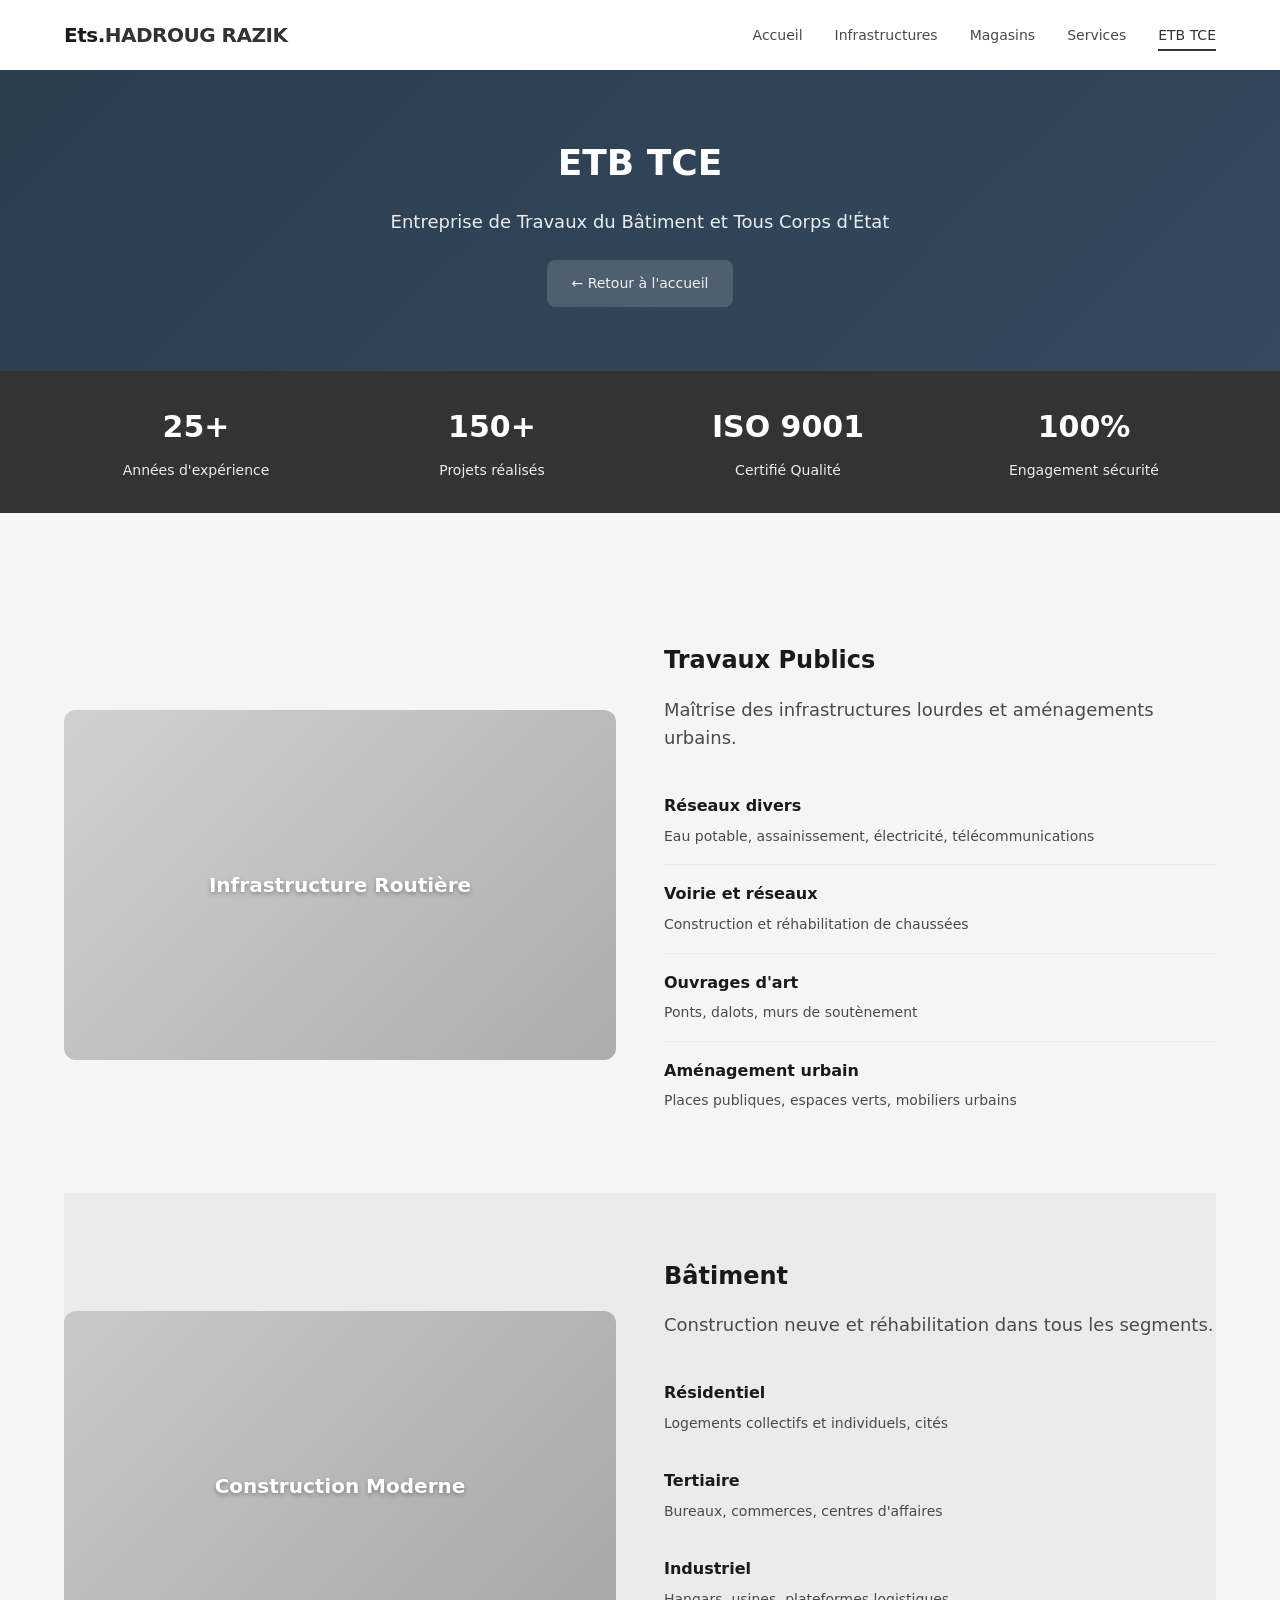
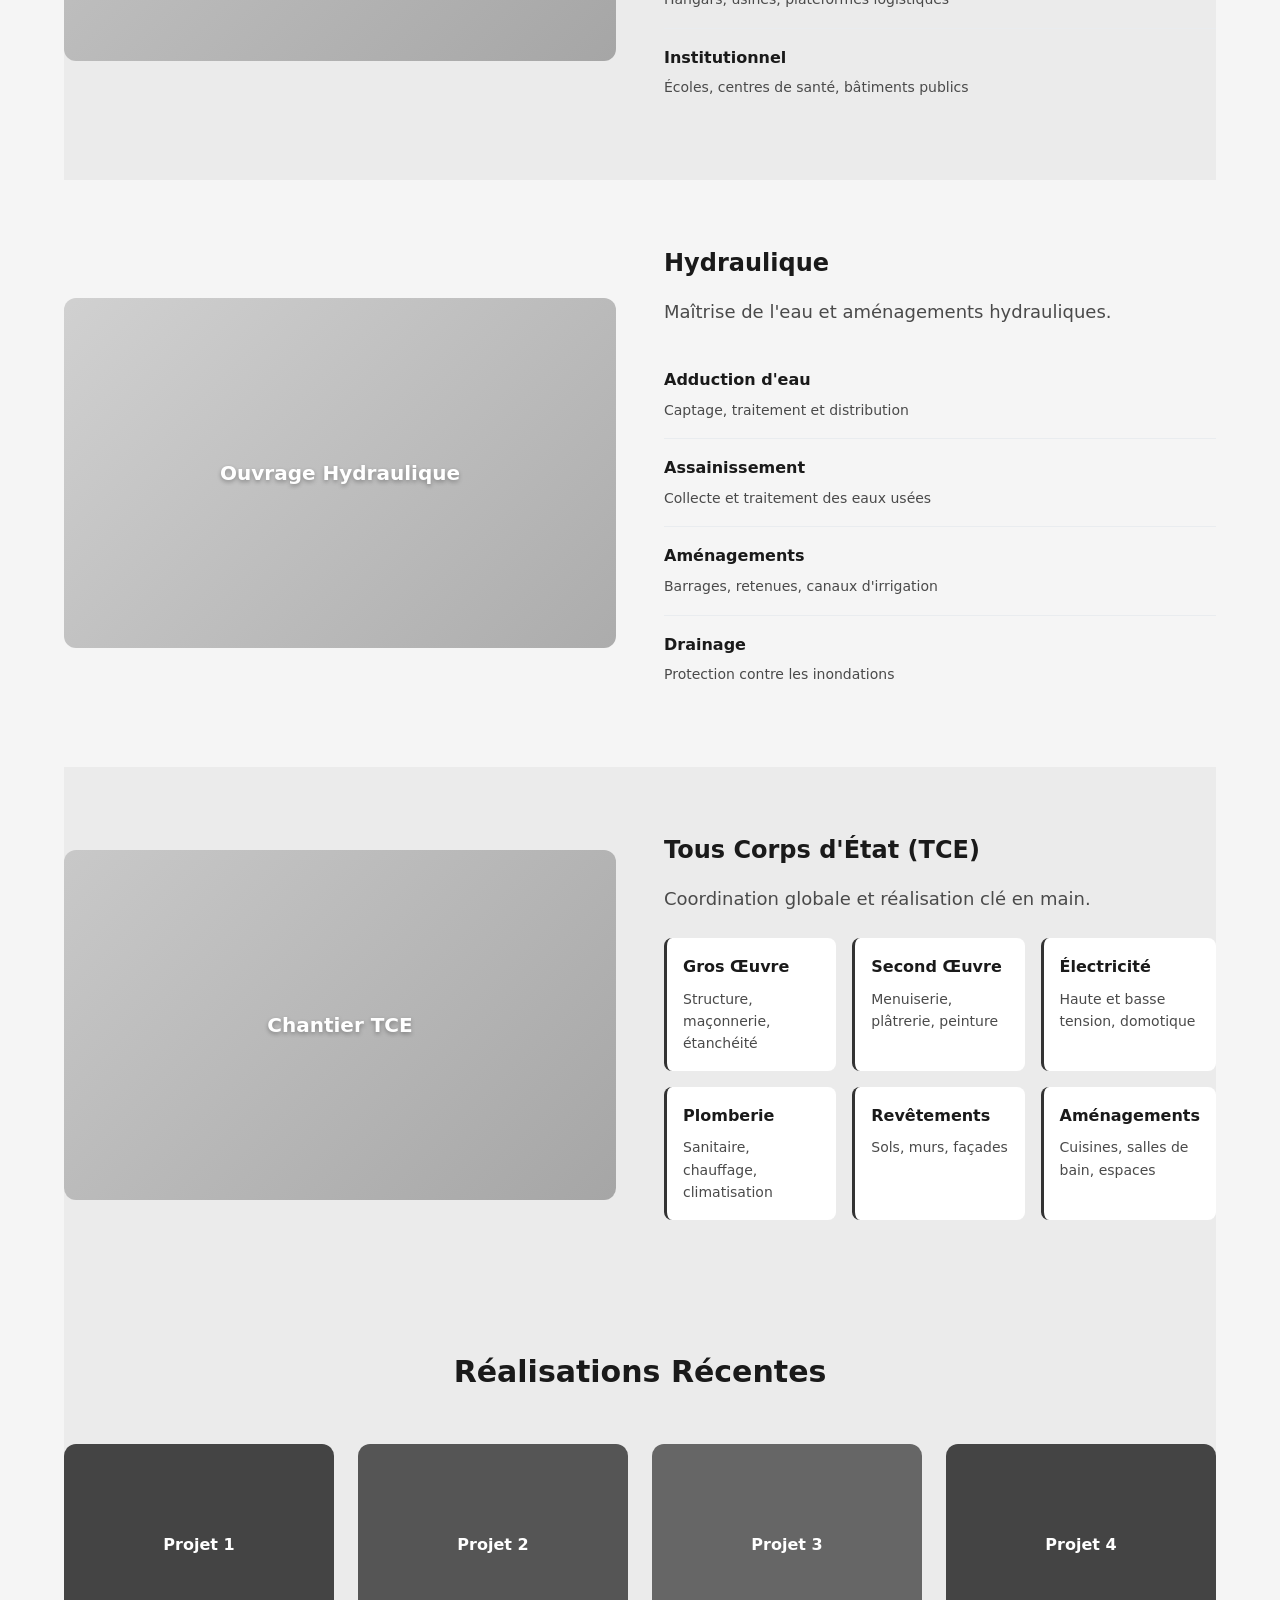
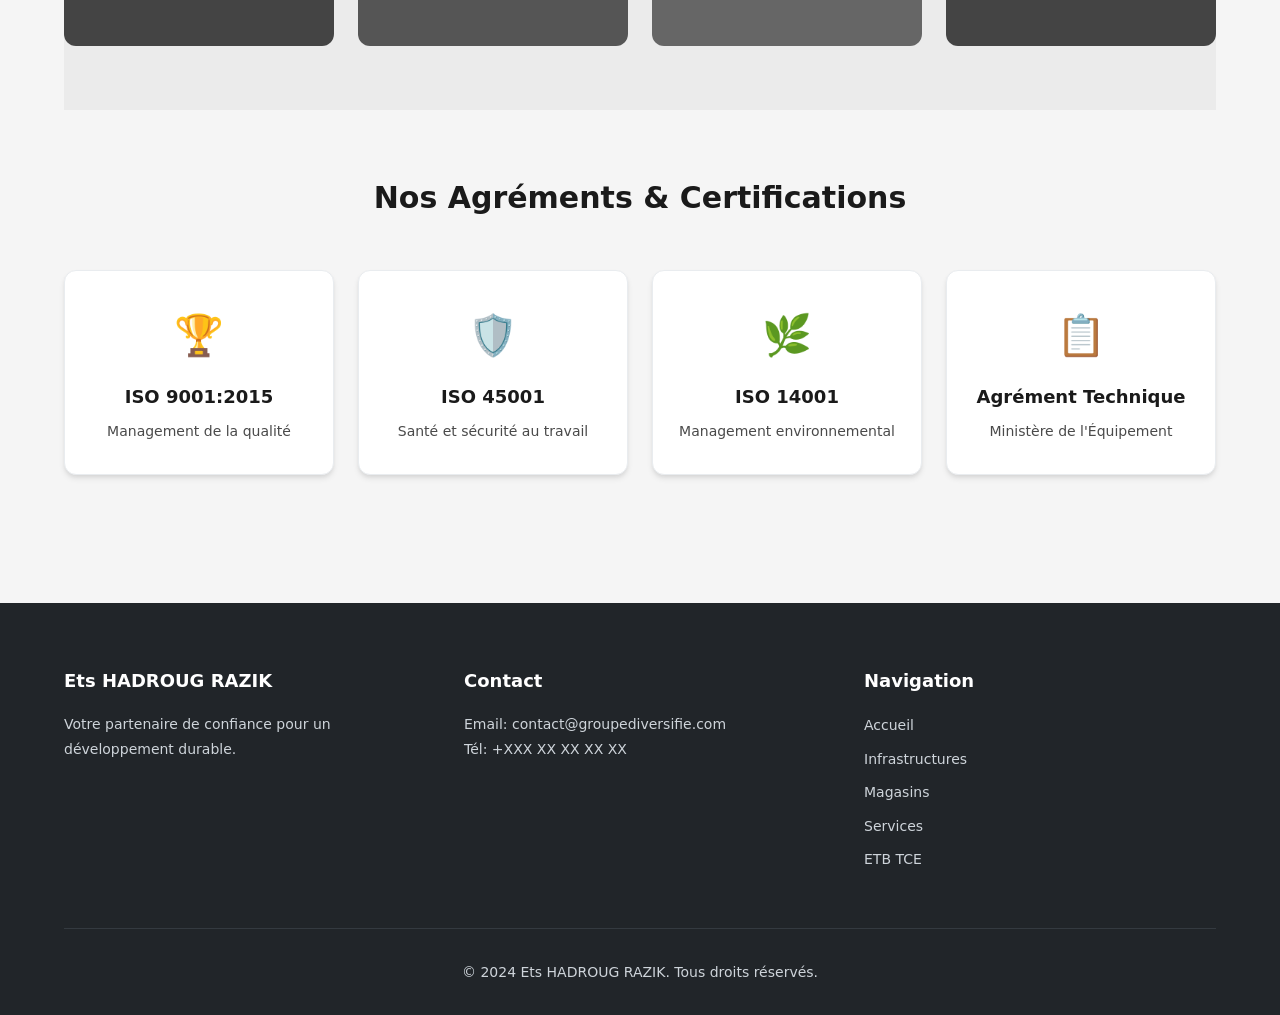
==== commit 2b8689c9: "Update etb-tce.html" ====
--- a/etb-tce.html
+++ b/etb-tce.html
@@ -286,7 +286,7 @@
         <div class="container">
             <div class="footer-content">
                 <div class="footer-section">
-                    <h4>Groupe Diversifié</h4>
+                    <h4>Ets HADROUG RAZIK</h4>
                     <p>Votre partenaire de confiance pour un développement durable.</p>
                 </div>
                 <div class="footer-section">
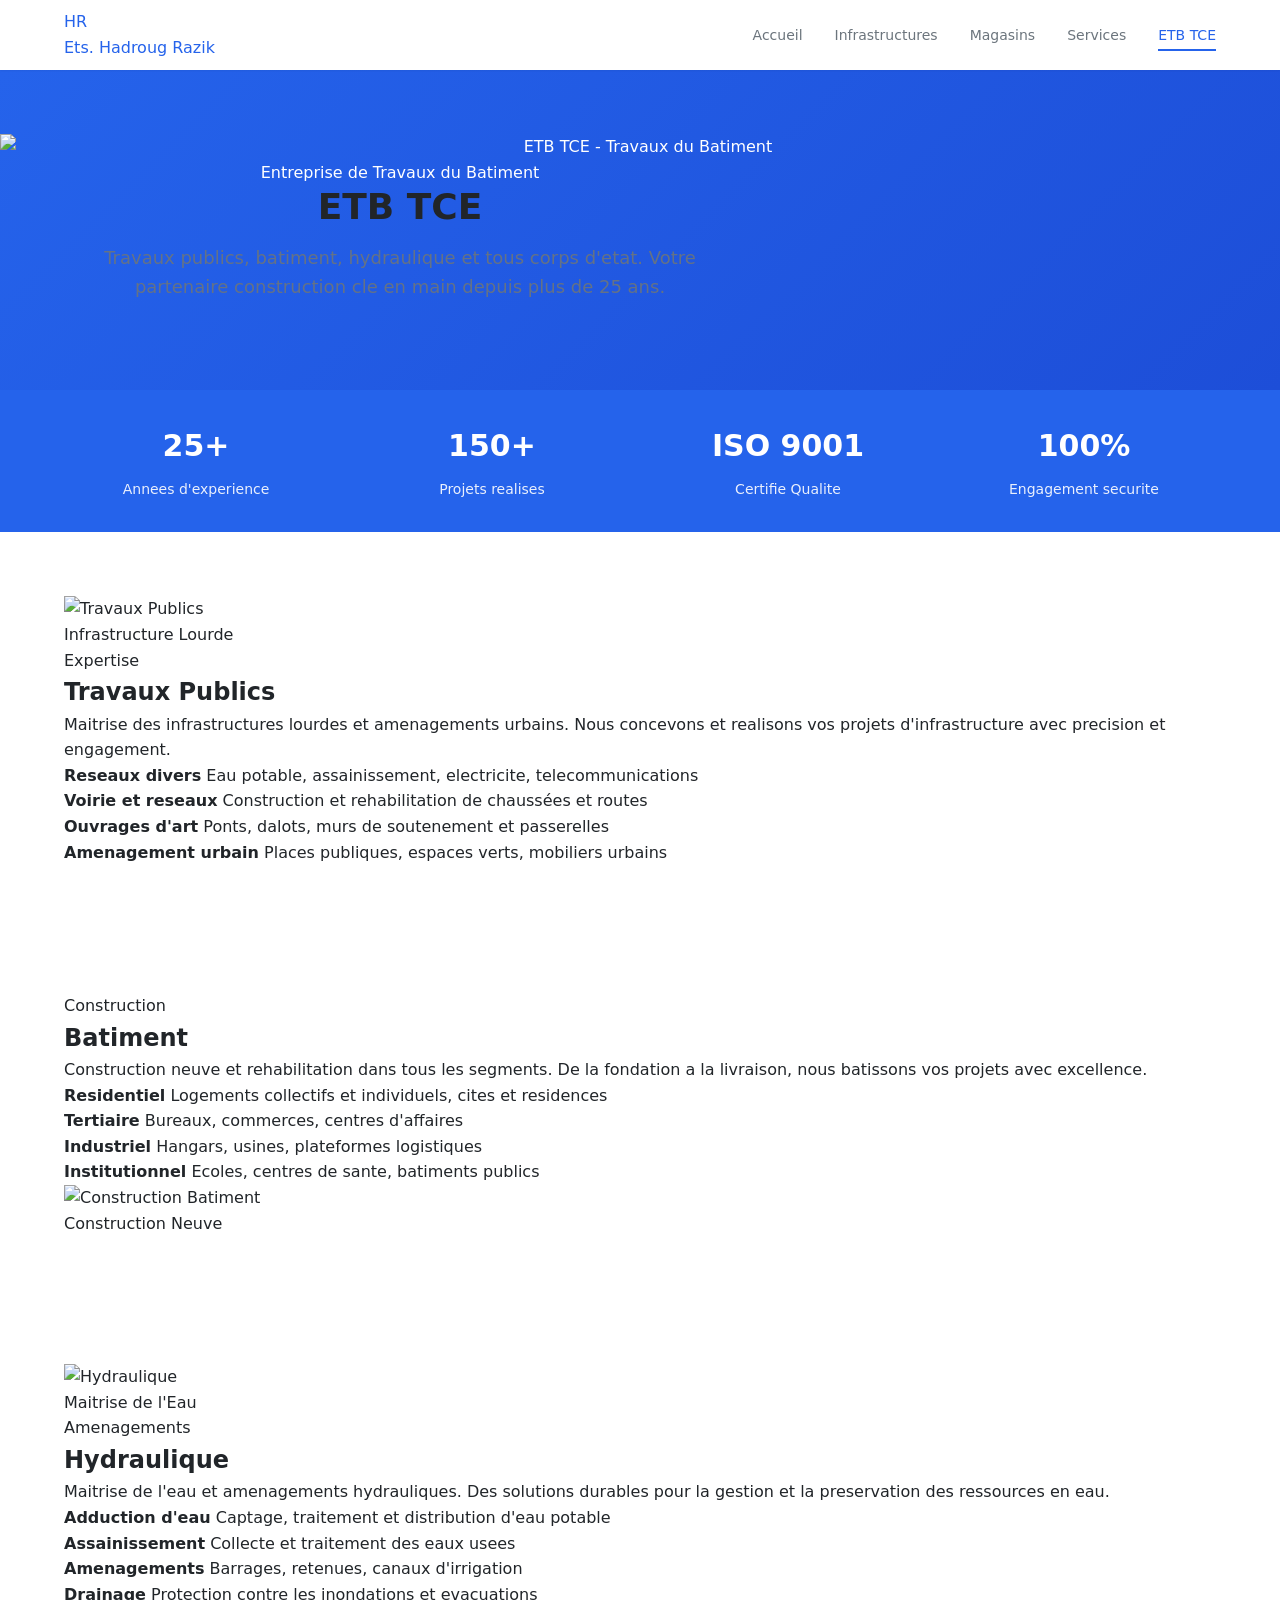
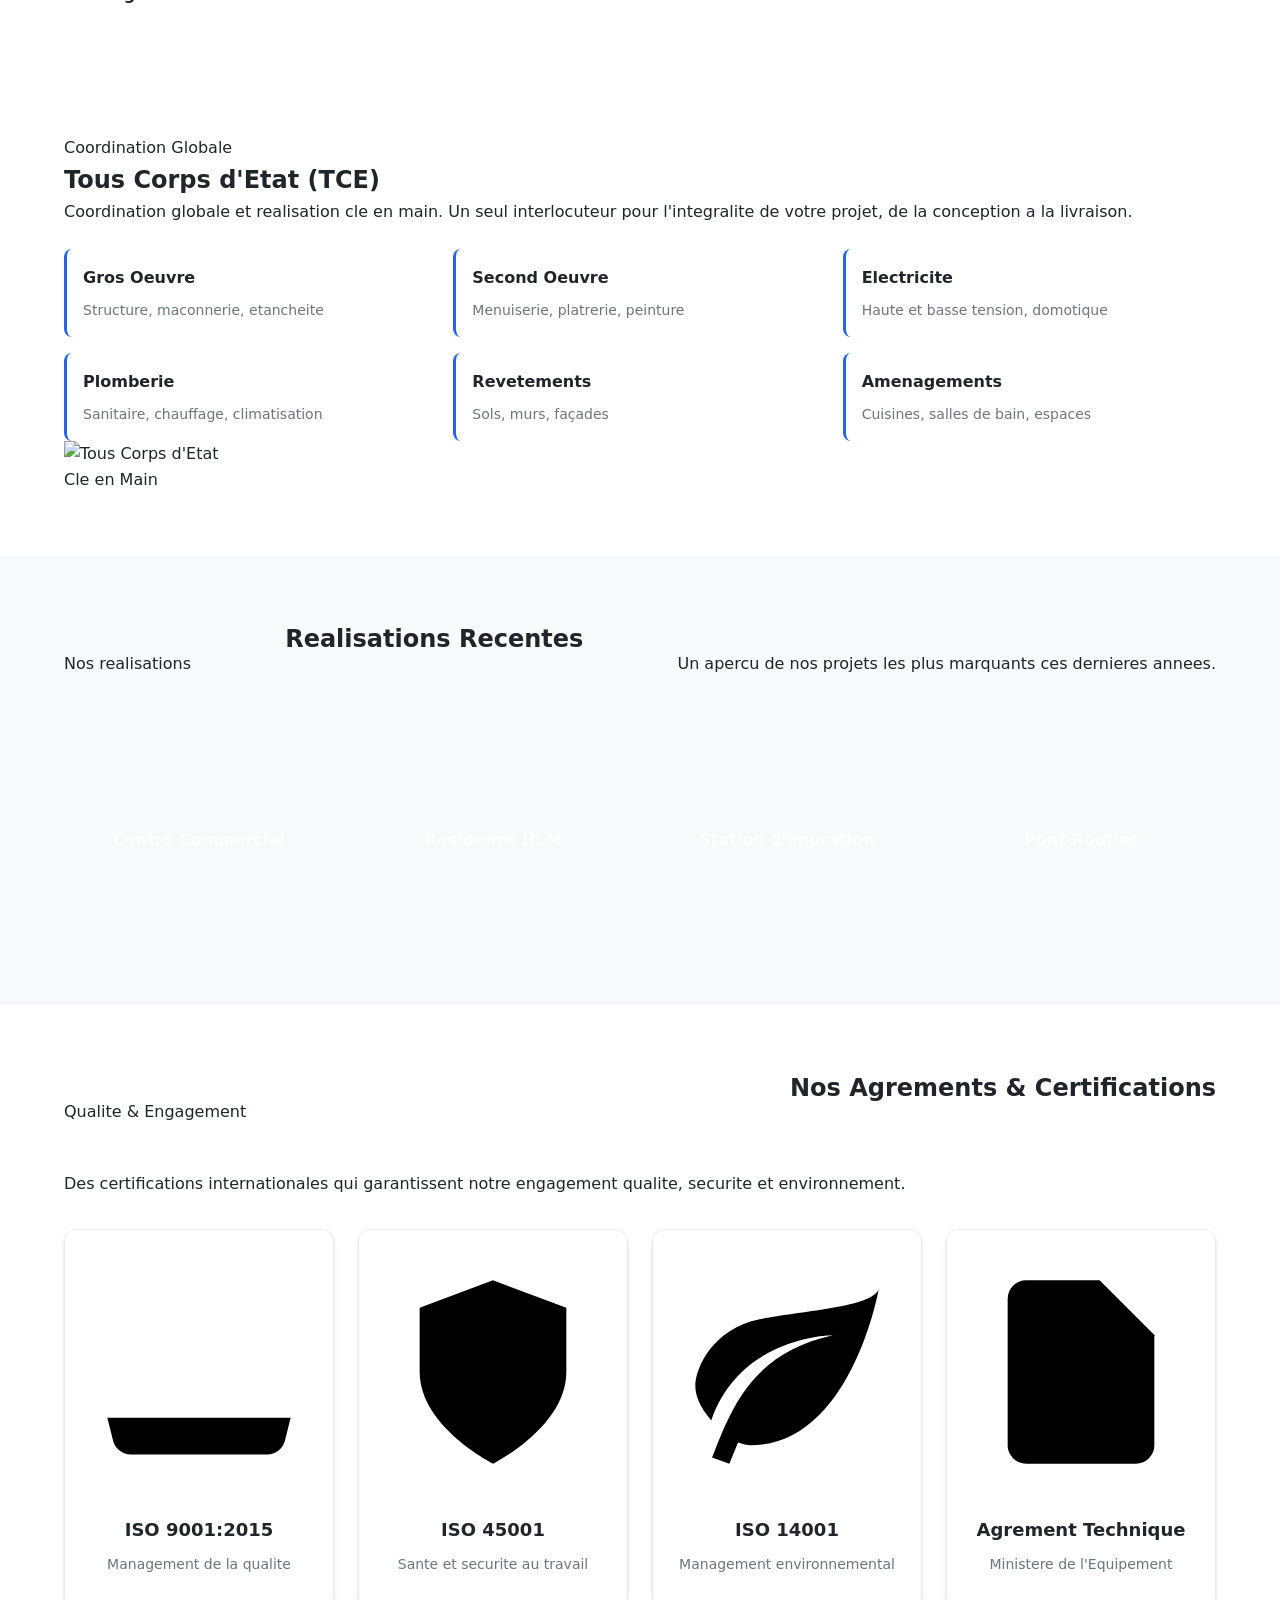
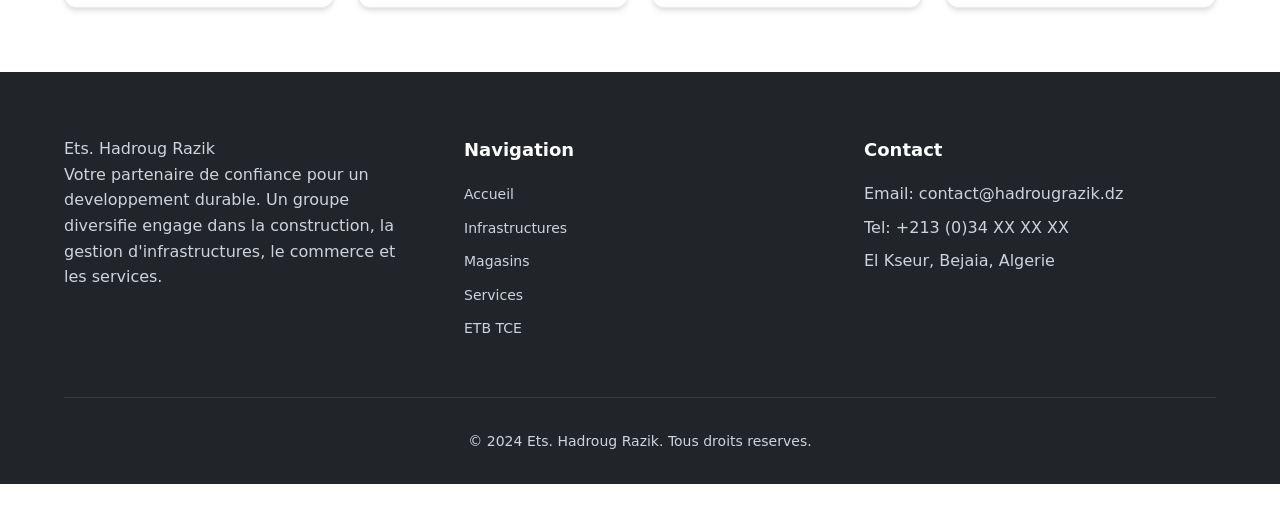
==== commit 48b6fd68: "Add files via upload" ====
--- a/etb-tce.html
+++ b/etb-tce.html
@@ -1,316 +1,344 @@
-<!-- etb-tce.html - Pillar 4 -->
-<!DOCTYPE html>
-<html lang="fr">
-<head>
-    <meta charset="UTF-8">
-    <meta name="viewport" content="width=device-width, initial-scale=1.0">
-    <title>ETB TCE - Ets Hadroug Razik</title>
-    <link rel="stylesheet" href="css/style.css">
-</head>
-<body class="theme-etb">
-    <!-- Header -->
-    <header class="main-header">
-        <div class="container">
-            <div class="logo">
-                <h1>Ets.<span class="highlight">HADROUG RAZIK</span></h1>
-            </div>
-            <nav class="main-nav">
-                <button class="mobile-menu-toggle" aria-label="Menu">
-                    <span></span>
-                    <span></span>
-                    <span></span>
-                </button>
-                <ul class="nav-list">
-                    <li><a href="index.html">Accueil</a></li>
-                    <li><a href="infrastructures.html">Infrastructures</a></li>
-                    <li><a href="magasins.html">Magasins</a></li>
-                    <li><a href="services.html">Services</a></li>
-                    <li><a href="etb-tce.html" class="active">ETB TCE</a></li>
-                </ul>
-            </nav>
-        </div>
-    </header>
-
-    <!-- Page Hero -->
-    <section class="page-hero industrial">
-        <div class="container">
-            <h1>ETB TCE</h1>
-            <p>Entreprise de Travaux du Bâtiment et Tous Corps d'État</p>
-            <a href="index.html" class="back-home">← Retour à l'accueil</a>
-        </div>
-    </section>
-
-    <!-- Credentials Bar -->
-    <section class="credentials-bar">
-        <div class="container">
-            <div class="credentials-grid">
-                <div class="credential">
-                    <span class="cred-number">25+</span>
-                    <span class="cred-label">Années d'expérience</span>
-                </div>
-                <div class="credential">
-                    <span class="cred-number">150+</span>
-                    <span class="cred-label">Projets réalisés</span>
-                </div>
-                <div class="credential">
-                    <span class="cred-number">ISO 9001</span>
-                    <span class="cred-label">Certifié Qualité</span>
-                </div>
-                <div class="credential">
-                    <span class="cred-number">100%</span>
-                    <span class="cred-label">Engagement sécurité</span>
-                </div>
-            </div>
-        </div>
-    </section>
-
-    <!-- Main Content -->
-    <main class="etb-main">
-        <div class="container">
-            
-            <!-- Travaux Publics -->
-            <section id="travaux-publics" class="etb-section">
-                <div class="section-split">
-                    <div class="section-visual">
-                        <div class="industrial-img" style="background: linear-gradient(135deg, #33333330, #33333360);">
-                            <span>Infrastructure Routière</span>
-                        </div>
-                    </div>
-                    <div class="section-content-box">
-                        <h2>Travaux Publics</h2>
-                        <p class="lead">Maîtrise des infrastructures lourdes et aménagements urbains.</p>
-                        <ul class="expertise-list">
-                            <li>
-                                <strong>Réseaux divers</strong>
-                                <span>Eau potable, assainissement, électricité, télécommunications</span>
-                            </li>
-                            <li>
-                                <strong>Voirie et réseaux</strong>
-                                <span>Construction et réhabilitation de chaussées</span>
-                            </li>
-                            <li>
-                                <strong>Ouvrages d'art</strong>
-                                <span>Ponts, dalots, murs de soutènement</span>
-                            </li>
-                            <li>
-                                <strong>Aménagement urbain</strong>
-                                <span>Places publiques, espaces verts, mobiliers urbains</span>
-                            </li>
-                        </ul>
-                    </div>
-                </div>
-            </section>
-
-            <!-- Bâtiment -->
-            <section id="batiment" class="etb-section alt">
-                <div class="section-split reverse">
-                    <div class="section-content-box">
-                        <h2>Bâtiment</h2>
-                        <p class="lead">Construction neuve et réhabilitation dans tous les segments.</p>
-                        <ul class="expertise-list">
-                            <li>
-                                <strong>Résidentiel</strong>
-                                <span>Logements collectifs et individuels, cités</span>
-                            </li>
-                            <li>
-                                <strong>Tertiaire</strong>
-                                <span>Bureaux, commerces, centres d'affaires</span>
-                            </li>
-                            <li>
-                                <strong>Industriel</strong>
-                                <span>Hangars, usines, plateformes logistiques</span>
-                            </li>
-                            <li>
-                                <strong>Institutionnel</strong>
-                                <span>Écoles, centres de santé, bâtiments publics</span>
-                            </li>
-                        </ul>
-                    </div>
-                    <div class="section-visual">
-                        <div class="industrial-img" style="background: linear-gradient(135deg, #33333330, #33333360);">
-                            <span>Construction Moderne</span>
-                        </div>
-                    </div>
-                </div>
-            </section>
-
-            <!-- Hydraulique -->
-            <section id="hydraulique" class="etb-section">
-                <div class="section-split">
-                    <div class="section-visual">
-                        <div class="industrial-img" style="background: linear-gradient(135deg, #33333330, #33333360);">
-                            <span>Ouvrage Hydraulique</span>
-                        </div>
-                    </div>
-                    <div class="section-content-box">
-                        <h2>Hydraulique</h2>
-                        <p class="lead">Maîtrise de l'eau et aménagements hydrauliques.</p>
-                        <ul class="expertise-list">
-                            <li>
-                                <strong>Adduction d'eau</strong>
-                                <span>Captage, traitement et distribution</span>
-                            </li>
-                            <li>
-                                <strong>Assainissement</strong>
-                                <span>Collecte et traitement des eaux usées</span>
-                            </li>
-                            <li>
-                                <strong>Aménagements</strong>
-                                <span>Barrages, retenues, canaux d'irrigation</span>
-                            </li>
-                            <li>
-                                <strong>Drainage</strong>
-                                <span>Protection contre les inondations</span>
-                            </li>
-                        </ul>
-                    </div>
-                </div>
-            </section>
-
-            <!-- Tous Corps d'État -->
-            <section id="tce" class="etb-section alt">
-                <div class="section-split reverse">
-                    <div class="section-content-box">
-                        <h2>Tous Corps d'État (TCE)</h2>
-                        <p class="lead">Coordination globale et réalisation clé en main.</p>
-                        <div class="tce-grid">
-                            <div class="tce-item">
-                                <h4>Gros Œuvre</h4>
-                                <p>Structure, maçonnerie, étanchéité</p>
-                            </div>
-                            <div class="tce-item">
-                                <h4>Second Œuvre</h4>
-                                <p>Menuiserie, plâtrerie, peinture</p>
-                            </div>
-                            <div class="tce-item">
-                                <h4>Électricité</h4>
-                                <p>Haute et basse tension, domotique</p>
-                            </div>
-                            <div class="tce-item">
-                                <h4>Plomberie</h4>
-                                <p>Sanitaire, chauffage, climatisation</p>
-                            </div>
-                            <div class="tce-item">
-                                <h4>Revêtements</h4>
-                                <p>Sols, murs, façades</p>
-                            </div>
-                            <div class="tce-item">
-                                <h4>Aménagements</h4>
-                                <p>Cuisines, salles de bain, espaces</p>
-                            </div>
-                        </div>
-                    </div>
-                    <div class="section-visual">
-                        <div class="industrial-img" style="background: linear-gradient(135deg, #33333330, #33333360);">
-                            <span>Chantier TCE</span>
-                        </div>
-                    </div>
-                </div>
-            </section>
-
-            <!-- Portfolio Gallery -->
-            <section class="portfolio-section">
-                <h2 class="section-title center">Réalisations Récentes</h2>
-                <div class="portfolio-grid">
-                    <div class="portfolio-item">
-                        <div class="portfolio-img" style="background: #444;">
-                            <span>Projet 1</span>
-                        </div>
-                        <div class="portfolio-overlay">
-                            <h4>Centre Commercial</h4>
-                            <p>Construction clé en main - 2023</p>
-                        </div>
-                    </div>
-                    <div class="portfolio-item">
-                        <div class="portfolio-img" style="background: #555;">
-                            <span>Projet 2</span>
-                        </div>
-                        <div class="portfolio-overlay">
-                            <h4>Résidence HLM</h4>
-                            <p>120 logements - 2023</p>
-                        </div>
-                    </div>
-                    <div class="portfolio-item">
-                        <div class="portfolio-img" style="background: #666;">
-                            <span>Projet 3</span>
-                        </div>
-                        <div class="portfolio-overlay">
-                            <h4>Station d'épuration</h4>
-                            <p>Hydraulique urbain - 2022</p>
-                        </div>
-                    </div>
-                    <div class="portfolio-item">
-                        <div class="portfolio-img" style="background: #444;">
-                            <span>Projet 4</span>
-                        </div>
-                        <div class="portfolio-overlay">
-                            <h4>Pont Routier</h4>
-                            <p>Ouvrage d'art - 2022</p>
-                        </div>
-                    </div>
-                </div>
-            </section>
-
-            <!-- Certifications -->
-            <section class="certifications-section">
-                <h2 class="section-title center">Nos Agréments & Certifications</h2>
-                <div class="certs-grid">
-                    <div class="cert-card">
-                        <div class="cert-icon">🏆</div>
-                        <h4>ISO 9001:2015</h4>
-                        <p>Management de la qualité</p>
-                    </div>
-                    <div class="cert-card">
-                        <div class="cert-icon">🛡️</div>
-                        <h4>ISO 45001</h4>
-                        <p>Santé et sécurité au travail</p>
-                    </div>
-                    <div class="cert-card">
-                        <div class="cert-icon">🌿</div>
-                        <h4>ISO 14001</h4>
-                        <p>Management environnemental</p>
-                    </div>
-                    <div class="cert-card">
-                        <div class="cert-icon">📋</div>
-                        <h4>Agrément Technique</h4>
-                        <p>Ministère de l'Équipement</p>
-                    </div>
-                </div>
-            </section>
-
-        </div>
-    </main>
-
-    <!-- Footer -->
-    <footer class="main-footer">
-        <div class="container">
-            <div class="footer-content">
-                <div class="footer-section">
-                    <h4>Ets HADROUG RAZIK</h4>
-                    <p>Votre partenaire de confiance pour un développement durable.</p>
-                </div>
-                <div class="footer-section">
-                    <h4>Contact</h4>
-                    <p>Email: contact@groupediversifie.com</p>
-                    <p>Tél: +XXX XX XX XX XX</p>
-                </div>
-                <div class="footer-section">
-                    <h4>Navigation</h4>
-                    <ul>
-                        <li><a href="index.html">Accueil</a></li>
-                        <li><a href="infrastructures.html">Infrastructures</a></li>
-                        <li><a href="magasins.html">Magasins</a></li>
-                        <li><a href="services.html">Services</a></li>
-                        <li><a href="etb-tce.html">ETB TCE</a></li>
-                    </ul>
-                </div>
-            </div>
-            <div class="footer-bottom">
-                <p>&copy; 2024 Ets HADROUG RAZIK. Tous droits réservés.</p>
-            </div>
-        </div>
-    </footer>
-
-    <script src="js/main.js"></script>
-</body>
-</html>
+<!DOCTYPE html>
+<html lang="fr">
+<head>
+    <meta charset="UTF-8">
+    <meta name="viewport" content="width=device-width, initial-scale=1.0">
+    <title>ETB TCE - Ets. Hadroug Razik</title>
+    <link rel="preconnect" href="https://fonts.googleapis.com">
+    <link rel="preconnect" href="https://fonts.gstatic.com" crossorigin>
+    <link href="https://fonts.googleapis.com/css2?family=Inter:wght@400;500;600;700&display=swap" rel="stylesheet">
+    <link rel="stylesheet" href="css/style.css">
+</head>
+<body>
+    <!-- Header -->
+    <header class="main-header" id="header">
+        <div class="container">
+            <a href="index.html" class="logo">
+                <div class="logo-mark">HR</div>
+                <div class="logo-text">Ets. <span>Hadroug Razik</span></div>
+            </a>
+            <nav class="main-nav">
+                <button class="mobile-menu-toggle" id="menuToggle" aria-label="Menu">
+                    <span></span>
+                    <span></span>
+                    <span></span>
+                </button>
+                <ul class="nav-list" id="navList">
+                    <li><a href="index.html">Accueil</a></li>
+                    <li><a href="infrastructures.html">Infrastructures</a></li>
+                    <li><a href="magasins.html">Magasins</a></li>
+                    <li><a href="services.html">Services</a></li>
+                    <li><a href="etb-tce.html" class="active">ETB TCE</a></li>
+                </ul>
+            </nav>
+        </div>
+    </header>
+
+    <!-- Page Hero -->
+    <section class="page-hero">
+        <div class="hero-image">
+            <img src="assets/hero-etb.jpg" alt="ETB TCE - Travaux du Batiment">
+        </div>
+        <div class="hero-overlay"></div>
+        <div class="hero-content">
+            <div class="hero-label">Entreprise de Travaux du Batiment</div>
+            <h1 class="hero-title">ETB TCE</h1>
+            <p class="hero-subtitle">Travaux publics, batiment, hydraulique et tous corps d'etat. Votre partenaire construction cle en main depuis plus de 25 ans.</p>
+        </div>
+    </section>
+
+    <!-- Credentials Bar -->
+    <section class="credentials-bar">
+        <div class="container">
+            <div class="credentials-grid reveal">
+                <div class="credential">
+                    <span class="cred-number">25+</span>
+                    <span class="cred-label">Annees d'experience</span>
+                </div>
+                <div class="credential">
+                    <span class="cred-number">150+</span>
+                    <span class="cred-label">Projets realises</span>
+                </div>
+                <div class="credential">
+                    <span class="cred-number">ISO 9001</span>
+                    <span class="cred-label">Certifie Qualite</span>
+                </div>
+                <div class="credential">
+                    <span class="cred-number">100%</span>
+                    <span class="cred-label">Engagement securite</span>
+                </div>
+            </div>
+        </div>
+    </section>
+
+    <!-- Travaux Publics -->
+    <section id="travaux-publics" class="etb-section">
+        <div class="container">
+            <div class="feature-grid reveal">
+                <div class="feature-visual">
+                    <img src="assets/hero-etb.jpg" alt="Travaux Publics">
+                    <div class="feature-visual-badge">Infrastructure Lourde</div>
+                </div>
+                <div class="feature-content">
+                    <div class="feature-content-label">Expertise</div>
+                    <h2>Travaux Publics</h2>
+                    <p>Maitrise des infrastructures lourdes et amenagements urbains. Nous concevons et realisons vos projets d'infrastructure avec precision et engagement.</p>
+                    <ul class="feature-list">
+                        <li>
+                            <strong>Reseaux divers</strong>
+                            <span>Eau potable, assainissement, electricite, telecommunications</span>
+                        </li>
+                        <li>
+                            <strong>Voirie et reseaux</strong>
+                            <span>Construction et rehabilitation de chaussées et routes</span>
+                        </li>
+                        <li>
+                            <strong>Ouvrages d'art</strong>
+                            <span>Ponts, dalots, murs de soutenement et passerelles</span>
+                        </li>
+                        <li>
+                            <strong>Amenagement urbain</strong>
+                            <span>Places publiques, espaces verts, mobiliers urbains</span>
+                        </li>
+                    </ul>
+                </div>
+            </div>
+        </div>
+    </section>
+
+    <!-- Batiment -->
+    <section id="batiment" class="etb-section">
+        <div class="container">
+            <div class="feature-grid reverse reveal">
+                <div class="feature-content">
+                    <div class="feature-content-label">Construction</div>
+                    <h2>Batiment</h2>
+                    <p>Construction neuve et rehabilitation dans tous les segments. De la fondation a la livraison, nous batissons vos projets avec excellence.</p>
+                    <ul class="feature-list">
+                        <li>
+                            <strong>Residentiel</strong>
+                            <span>Logements collectifs et individuels, cites et residences</span>
+                        </li>
+                        <li>
+                            <strong>Tertiaire</strong>
+                            <span>Bureaux, commerces, centres d'affaires</span>
+                        </li>
+                        <li>
+                            <strong>Industriel</strong>
+                            <span>Hangars, usines, plateformes logistiques</span>
+                        </li>
+                        <li>
+                            <strong>Institutionnel</strong>
+                            <span>Ecoles, centres de sante, batiments publics</span>
+                        </li>
+                    </ul>
+                </div>
+                <div class="feature-visual">
+                    <img src="assets/hero-etb.jpg" alt="Construction Batiment">
+                    <div class="feature-visual-badge">Construction Neuve</div>
+                </div>
+            </div>
+        </div>
+    </section>
+
+    <!-- Hydraulique -->
+    <section id="hydraulique" class="etb-section">
+        <div class="container">
+            <div class="feature-grid reveal">
+                <div class="feature-visual">
+                    <img src="assets/hero-etb.jpg" alt="Hydraulique">
+                    <div class="feature-visual-badge">Maitrise de l'Eau</div>
+                </div>
+                <div class="feature-content">
+                    <div class="feature-content-label">Amenagements</div>
+                    <h2>Hydraulique</h2>
+                    <p>Maitrise de l'eau et amenagements hydrauliques. Des solutions durables pour la gestion et la preservation des ressources en eau.</p>
+                    <ul class="feature-list">
+                        <li>
+                            <strong>Adduction d'eau</strong>
+                            <span>Captage, traitement et distribution d'eau potable</span>
+                        </li>
+                        <li>
+                            <strong>Assainissement</strong>
+                            <span>Collecte et traitement des eaux usees</span>
+                        </li>
+                        <li>
+                            <strong>Amenagements</strong>
+                            <span>Barrages, retenues, canaux d'irrigation</span>
+                        </li>
+                        <li>
+                            <strong>Drainage</strong>
+                            <span>Protection contre les inondations et evacuations</span>
+                        </li>
+                    </ul>
+                </div>
+            </div>
+        </div>
+    </section>
+
+    <!-- Tous Corps d'Etat -->
+    <section id="tce" class="etb-section">
+        <div class="container">
+            <div class="feature-grid reverse reveal">
+                <div class="feature-content">
+                    <div class="feature-content-label">Coordination Globale</div>
+                    <h2>Tous Corps d'Etat (TCE)</h2>
+                    <p>Coordination globale et realisation cle en main. Un seul interlocuteur pour l'integralite de votre projet, de la conception a la livraison.</p>
+                    <div class="tce-grid">
+                        <div class="tce-item">
+                            <h4>Gros Oeuvre</h4>
+                            <p>Structure, maconnerie, etancheite</p>
+                        </div>
+                        <div class="tce-item">
+                            <h4>Second Oeuvre</h4>
+                            <p>Menuiserie, platrerie, peinture</p>
+                        </div>
+                        <div class="tce-item">
+                            <h4>Electricite</h4>
+                            <p>Haute et basse tension, domotique</p>
+                        </div>
+                        <div class="tce-item">
+                            <h4>Plomberie</h4>
+                            <p>Sanitaire, chauffage, climatisation</p>
+                        </div>
+                        <div class="tce-item">
+                            <h4>Revetements</h4>
+                            <p>Sols, murs, façades</p>
+                        </div>
+                        <div class="tce-item">
+                            <h4>Amenagements</h4>
+                            <p>Cuisines, salles de bain, espaces</p>
+                        </div>
+                    </div>
+                </div>
+                <div class="feature-visual">
+                    <img src="assets/hero-etb.jpg" alt="Tous Corps d'Etat">
+                    <div class="feature-visual-badge">Cle en Main</div>
+                </div>
+            </div>
+        </div>
+    </section>
+
+    <!-- Portfolio -->
+    <section class="portfolio-section">
+        <div class="container">
+            <div class="section-header reveal">
+                <div class="section-label">Nos realisations</div>
+                <h2 class="section-title">Realisations Recentes</h2>
+                <p class="section-desc">Un apercu de nos projets les plus marquants ces dernieres annees.</p>
+            </div>
+            <div class="portfolio-grid">
+                <div class="portfolio-item reveal reveal-delay-1">
+                    <div class="portfolio-img">Centre Commercial</div>
+                    <div class="portfolio-overlay">
+                        <h4>Centre Commercial</h4>
+                        <p>Construction cle en main - 2023</p>
+                    </div>
+                </div>
+                <div class="portfolio-item reveal reveal-delay-2">
+                    <div class="portfolio-img">Residence HLM</div>
+                    <div class="portfolio-overlay">
+                        <h4>Residence HLM</h4>
+                        <p>120 logements - 2023</p>
+                    </div>
+                </div>
+                <div class="portfolio-item reveal reveal-delay-3">
+                    <div class="portfolio-img">Station d'epuration</div>
+                    <div class="portfolio-overlay">
+                        <h4>Station d'epuration</h4>
+                        <p>Hydraulique urbain - 2022</p>
+                    </div>
+                </div>
+                <div class="portfolio-item reveal reveal-delay-4">
+                    <div class="portfolio-img">Pont Routier</div>
+                    <div class="portfolio-overlay">
+                        <h4>Pont Routier</h4>
+                        <p>Ouvrage d'art - 2022</p>
+                    </div>
+                </div>
+            </div>
+        </div>
+    </section>
+
+    <!-- Certifications -->
+    <section class="certifications-section">
+        <div class="container">
+            <div class="section-header reveal">
+                <div class="section-label">Qualite & Engagement</div>
+                <h2 class="section-title">Nos Agrements & Certifications</h2>
+                <p class="section-desc">Des certifications internationales qui garantissent notre engagement qualite, securite et environnement.</p>
+            </div>
+            <div class="certs-grid">
+                <div class="cert-card reveal reveal-delay-1">
+                    <div class="cert-icon">
+                        <svg viewBox="0 0 24 24"><path d="M12 15V3m0 12l-4-4m4 4l4-4M2 17l.621 2.485A2 2 0 004.561 21h14.878a2 2 0 001.94-1.515L22 17"/></svg>
+                    </div>
+                    <h4>ISO 9001:2015</h4>
+                    <p>Management de la qualite</p>
+                </div>
+                <div class="cert-card reveal reveal-delay-2">
+                    <div class="cert-icon">
+                        <svg viewBox="0 0 24 24"><path d="M12 22s8-4 8-10V5l-8-3-8 3v7c0 6 8 10 8 10z"/></svg>
+                    </div>
+                    <h4>ISO 45001</h4>
+                    <p>Sante et securite au travail</p>
+                </div>
+                <div class="cert-card reveal reveal-delay-3">
+                    <div class="cert-icon">
+                        <svg viewBox="0 0 24 24"><path d="M17 8C8 10 5.9 16.17 3.82 21.34l1.89.66.95-2.3c.48.17.98.3 1.34.3C19 20 22 3 22 3c-1 2-8 2.25-13 3.25S2 11.5 2 13.5s1.75 3.75 1.75 3.75C7 8 17 8 17 8z"/></svg>
+                    </div>
+                    <h4>ISO 14001</h4>
+                    <p>Management environnemental</p>
+                </div>
+                <div class="cert-card reveal reveal-delay-4">
+                    <div class="cert-icon">
+                        <svg viewBox="0 0 24 24"><path d="M14 2H6a2 2 0 00-2 2v16a2 2 0 002 2h12a2 2 0 002-2V8z"/><path d="M14 2v6h6M16 13H8M16 17H8M10 9H8"/></svg>
+                    </div>
+                    <h4>Agrement Technique</h4>
+                    <p>Ministere de l'Equipement</p>
+                </div>
+            </div>
+        </div>
+    </section>
+
+    <!-- Footer -->
+    <footer class="main-footer">
+        <div class="container">
+            <div class="footer-content">
+                <div class="footer-brand">
+                    <div class="logo-text">Ets. <span>Hadroug Razik</span></div>
+                    <p>Votre partenaire de confiance pour un developpement durable. Un groupe diversifie engage dans la construction, la gestion d'infrastructures, le commerce et les services.</p>
+                </div>
+                <div class="footer-section">
+                    <h4>Navigation</h4>
+                    <ul>
+                        <li><a href="index.html">Accueil</a></li>
+                        <li><a href="infrastructures.html">Infrastructures</a></li>
+                        <li><a href="magasins.html">Magasins</a></li>
+                        <li><a href="services.html">Services</a></li>
+                        <li><a href="etb-tce.html">ETB TCE</a></li>
+                    </ul>
+                </div>
+                <div class="footer-section">
+                    <h4>Contact</h4>
+                    <ul>
+                        <li>Email: contact@hadrougrazik.dz</li>
+                        <li>Tel: +213 (0)34 XX XX XX</li>
+                        <li>El Kseur, Bejaia, Algerie</li>
+                    </ul>
+                </div>
+            </div>
+            <div class="footer-bottom">
+                <p>&copy; 2024 Ets. Hadroug Razik. Tous droits reserves.</p>
+            </div>
+        </div>
+    </footer>
+
+    <!-- Back to Top -->
+    <button class="back-to-top" id="backToTop" aria-label="Retour en haut">
+        <svg viewBox="0 0 24 24"><path d="M18 15l-6-6-6 6"/></svg>
+    </button>
+
+    <script src="js/main.js"></script>
+</body>
+</html>
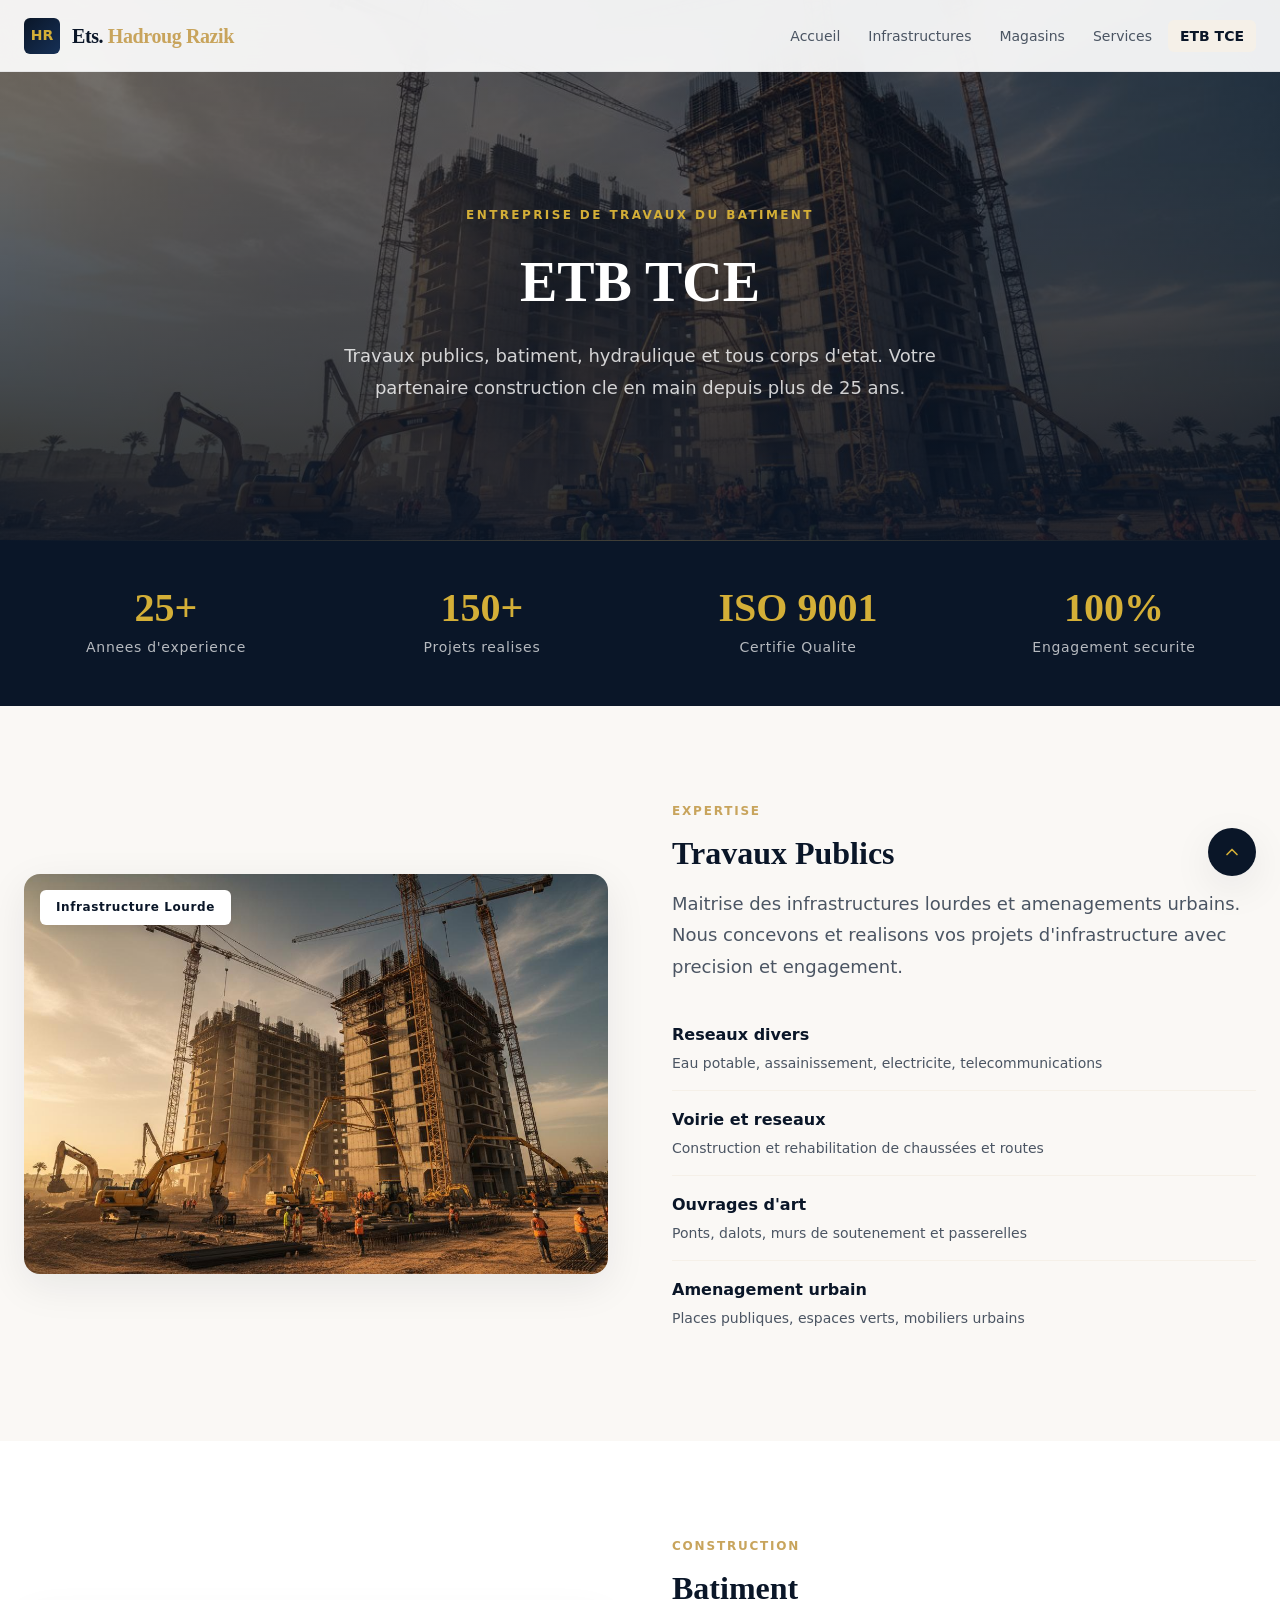
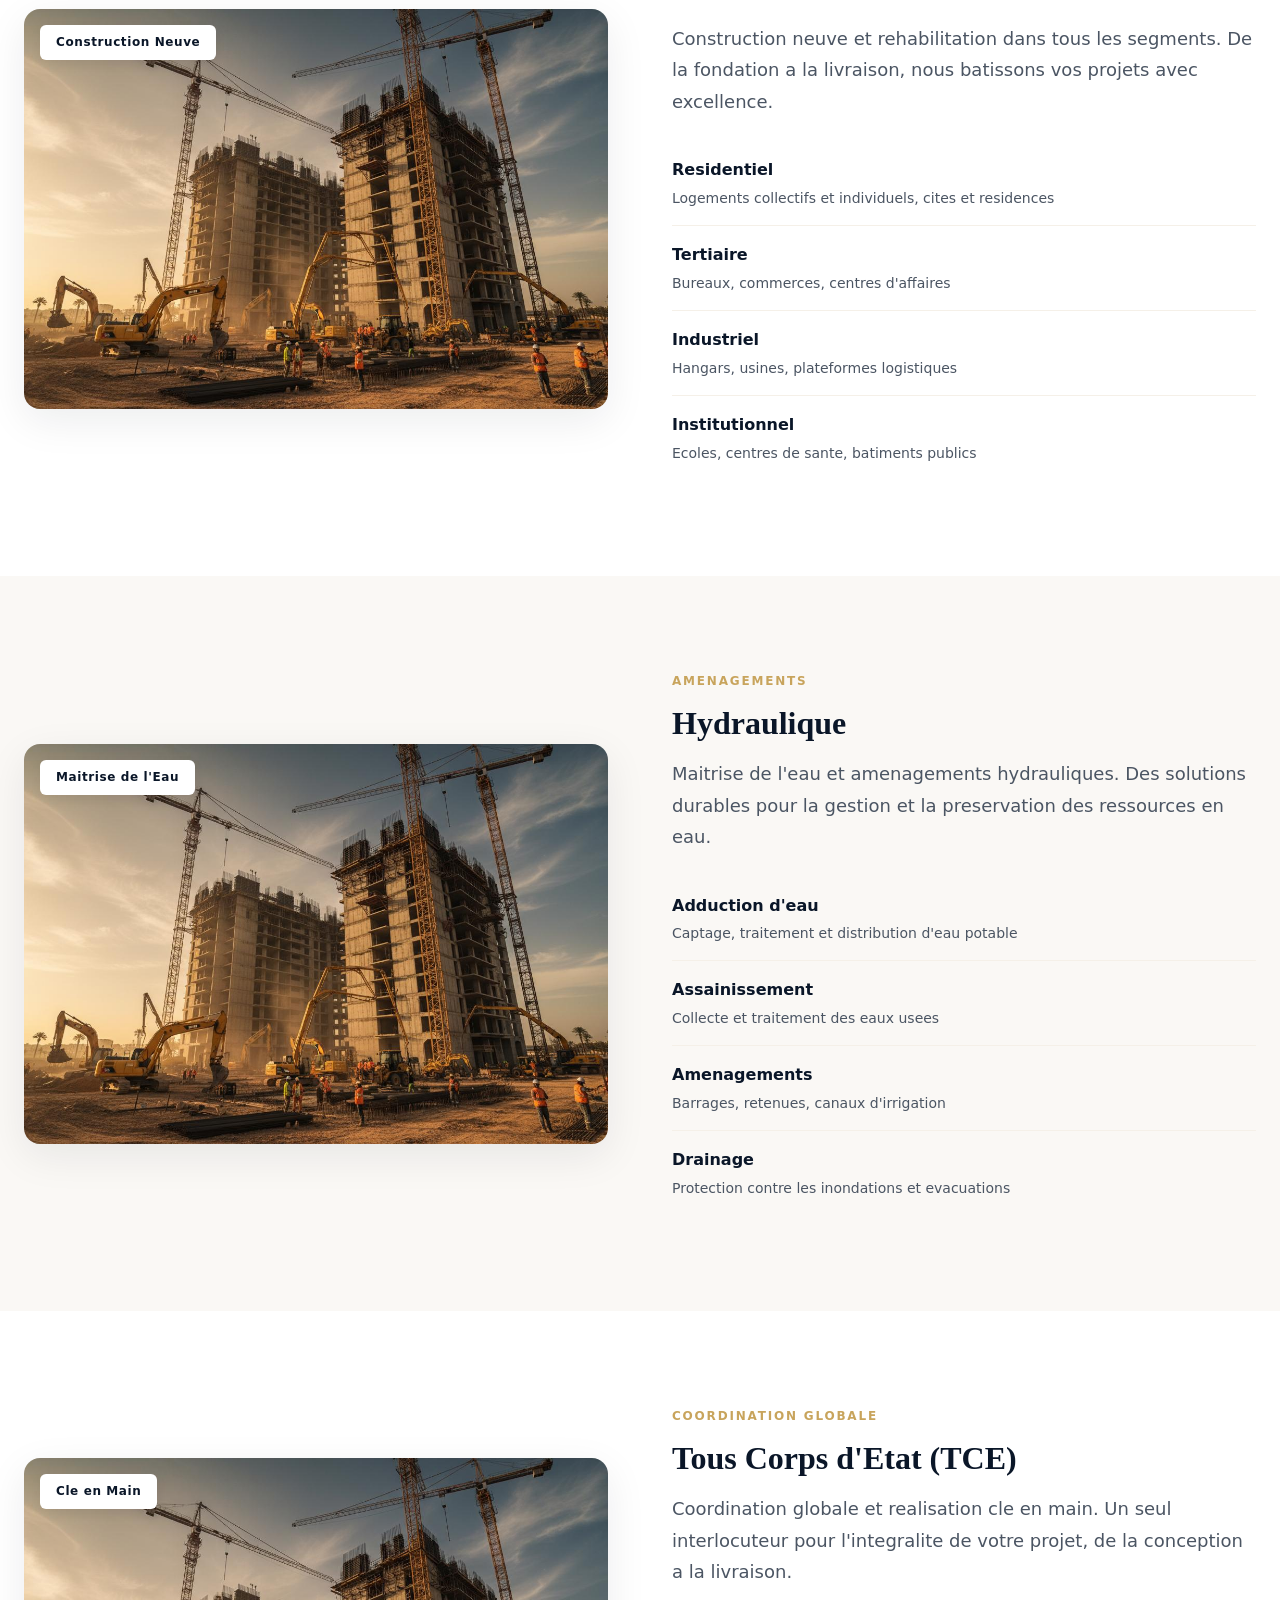
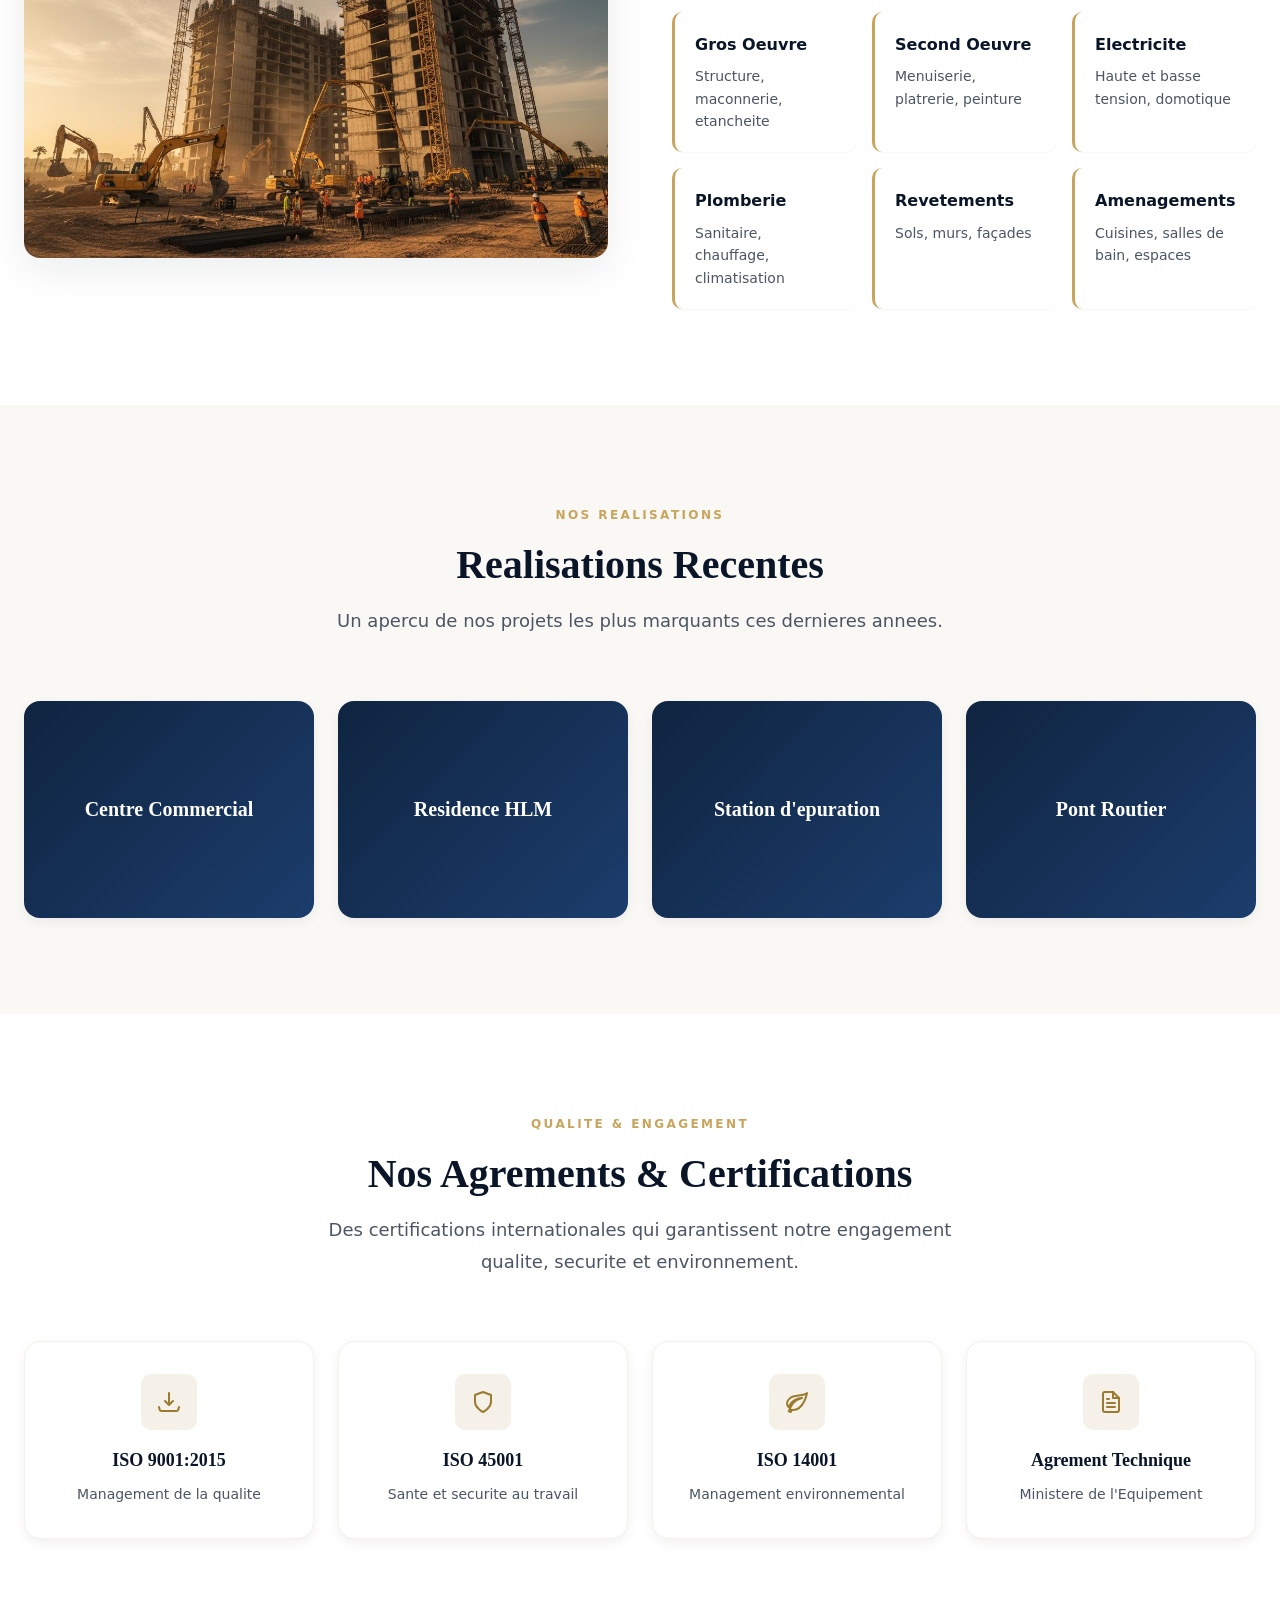
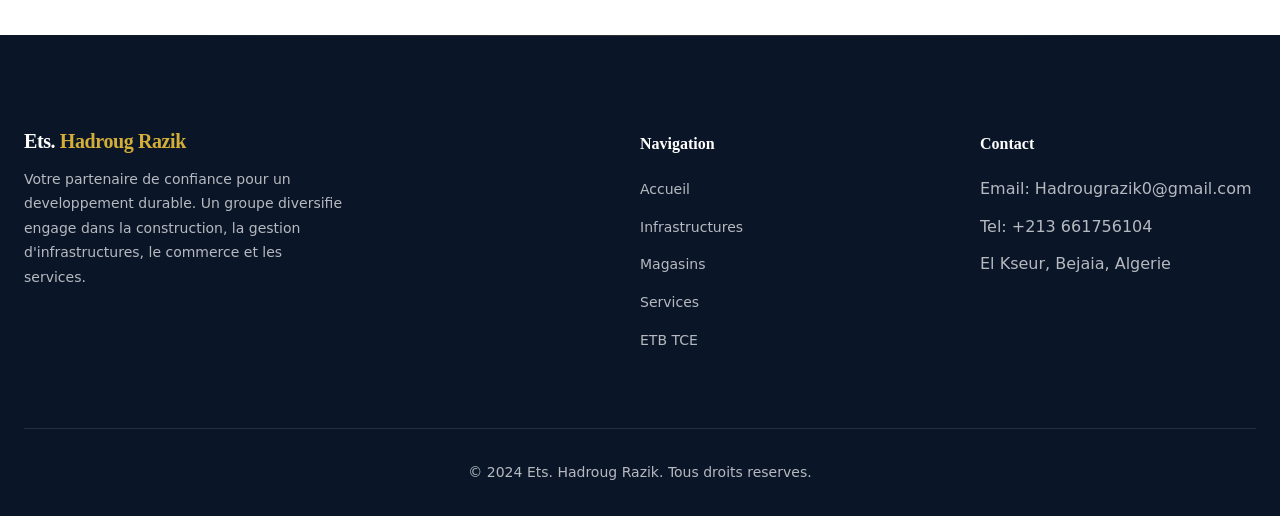
==== commit 796c443e: "Add files via upload" ====
--- a/etb-tce.html
+++ b/etb-tce.html
@@ -322,8 +322,8 @@
                 <div class="footer-section">
                     <h4>Contact</h4>
                     <ul>
-                        <li>Email: contact@hadrougrazik.dz</li>
-                        <li>Tel: +213 (0)34 XX XX XX</li>
+                        <li>Email: Hadrougrazik0@gmail.com</li>
+                        <li>Tel: +213 661756104</li>
                         <li>El Kseur, Bejaia, Algerie</li>
                     </ul>
                 </div>
--- a/css/style.css
+++ b/css/style.css
@@ -1,1652 +1,2082 @@
-/* ============================================
-   GROUPE DIVERSIFIÉ - GLOBAL STYLESHEET
-   Pure CSS - No Frameworks
-   ============================================ */
-
-/* CSS Variables & Theme System */
-:root {
-    /* Base Colors */
-    --color-white: #ffffff;
-    --color-black: #1a1a1a;
-    --color-gray-100: #f8f9fa;
-    --color-gray-200: #e9ecef;
-    --color-gray-300: #dee2e6;
-    --color-gray-400: #ced4da;
-    --color-gray-500: #adb5bd;
-    --color-gray-600: #6c757d;
-    --color-gray-700: #495057;
-    --color-gray-800: #343a40;
-    --color-gray-900: #212529;
-    
-    /* Typography */
-    --font-primary: 'Segoe UI', system-ui, -apple-system, BlinkMacSystemFont, sans-serif;
-    --font-size-xs: 0.75rem;
-    --font-size-sm: 0.875rem;
-    --font-size-base: 1rem;
-    --font-size-lg: 1.125rem;
-    --font-size-xl: 1.25rem;
-    --font-size-2xl: 1.5rem;
-    --font-size-3xl: 1.875rem;
-    --font-size-4xl: 2.25rem;
-    --font-size-5xl: 3rem;
-    
-    /* Spacing */
-    --space-1: 0.25rem;
-    --space-2: 0.5rem;
-    --space-3: 0.75rem;
-    --space-4: 1rem;
-    --space-5: 1.25rem;
-    --space-6: 1.5rem;
-    --space-8: 2rem;
-    --space-10: 2.5rem;
-    --space-12: 3rem;
-    --space-16: 4rem;
-    --space-20: 5rem;
-    --space-24: 6rem;
-    
-    /* Layout */
-    --container-max: 1200px;
-    --container-padding: 1.5rem;
-    --header-height: 70px;
-    --border-radius: 8px;
-    --border-radius-lg: 12px;
-    --border-radius-xl: 16px;
-    
-    /* Shadows */
-    --shadow-sm: 0 1px 2px rgba(0,0,0,0.05);
-    --shadow-md: 0 4px 6px -1px rgba(0,0,0,0.1), 0 2px 4px -1px rgba(0,0,0,0.06);
-    --shadow-lg: 0 10px 15px -3px rgba(0,0,0,0.1), 0 4px 6px -2px rgba(0,0,0,0.05);
-    --shadow-xl: 0 20px 25px -5px rgba(0,0,0,0.1), 0 10px 10px -5px rgba(0,0,0,0.04);
-    
-    /* Transitions */
-    --transition-fast: 150ms ease;
-    --transition-base: 250ms ease;
-    --transition-slow: 350ms ease;
-    
-    /* Default Theme (Home) */
-    --bg-color: var(--color-white);
-    --bg-alt: var(--color-gray-100);
-    --accent: #2563eb;
-    --accent-light: #3b82f6;
-    --accent-dark: #1d4ed8;
-    --text-primary: var(--color-gray-900);
-    --text-secondary: var(--color-gray-600);
-    --text-muted: var(--color-gray-500);
-}
-
-/* Theme: Infrastructure */
-body.theme-infra {
-    --bg-color: #f0f4f8;
-    --bg-alt: #e2e8f0;
-    --accent: #003366;
-    --accent-light: #004080;
-    --accent-dark: #002244;
-    --text-primary: #1e293b;
-    --text-secondary: #475569;
-}
-
-/* Theme: Magasins */
-body.theme-magasins {
-    --bg-color: #fffaf0;
-    --bg-alt: #fff5e6;
-    --accent: #FF8C00;
-    --accent-light: #ffa500;
-    --accent-dark: #cc7000;
-    --text-primary: #3d2914;
-    --text-secondary: #6b4423;
-}
-
-/* Theme: Services */
-body.theme-services {
-    --bg-color: #f0fff4;
-    --bg-alt: #e6ffed;
-    --accent: #2E8B57;
-    --accent-light: #3cb371;
-    --accent-dark: #1f5f3f;
-    --text-primary: #1a4731;
-    --text-secondary: #2f6646;
-}
-
-/* Theme: ETB TCE */
-body.theme-etb {
-    --bg-color: #f5f5f5;
-    --bg-alt: #ebebeb;
-    --accent: #333333;
-    --accent-light: #4a4a4a;
-    --accent-dark: #1a1a1a;
-    --text-primary: #1a1a1a;
-    --text-secondary: #4a4a4a;
-}
-
-/* Theme: Home */
-body.theme-home {
-    --bg-color: #ffffff;
-    --bg-alt: #f8fafc;
-    --accent: #1e40af;
-    --accent-light: #3b82f6;
-    --accent-dark: #1e3a8a;
-    --text-primary: #0f172a;
-    --text-secondary: #475569;
-}
-
-/* ============================================
-   RESET & BASE
-   ============================================ */
-*, *::before, *::after {
-    box-sizing: border-box;
-    margin: 0;
-    padding: 0;
-}
-
-html {
-    scroll-behavior: smooth;
-    font-size: 16px;
-}
-
-body {
-    font-family: var(--font-primary);
-    background-color: var(--bg-color);
-    color: var(--text-primary);
-    line-height: 1.6;
-    min-height: 100vh;
-    transition: background-color var(--transition-base);
-}
-
-img {
-    max-width: 100%;
-    height: auto;
-    display: block;
-}
-
-a {
-    color: var(--accent);
-    text-decoration: none;
-    transition: color var(--transition-fast);
-}
-
-a:hover {
-    color: var(--accent-dark);
-}
-
-ul, ol {
-    list-style: none;
-}
-
-button {
-    font-family: inherit;
-    cursor: pointer;
-    border: none;
-    background: none;
-}
-
-/* ============================================
-   LAYOUT UTILITIES
-   ============================================ */
-.container {
-    max-width: var(--container-max);
-    margin: 0 auto;
-    padding: 0 var(--container-padding);
-    width: 100%;
-}
-
-/* ============================================
-   HEADER & NAVIGATION
-   ============================================ */
-.main-header {
-    background: var(--color-white);
-    box-shadow: var(--shadow-sm);
-    position: sticky;
-    top: 0;
-    z-index: 1000;
-    height: var(--header-height);
-    display: flex;
-    align-items: center;
-}
-
-.main-header .container {
-    display: flex;
-    justify-content: space-between;
-    align-items: center;
-    width: 100%;
-}
-
-.logo h1 {
-    font-size: var(--font-size-xl);
-    font-weight: 800;
-    color: var(--text-primary);
-    letter-spacing: -0.5px;
-}
-
-.logo .highlight {
-    color: var(--accent);
-    transition: color var(--transition-base);
-}
-
-.main-nav {
-    display: flex;
-    align-items: center;
-}
-
-.nav-list {
-    display: flex;
-    gap: var(--space-8);
-    align-items: center;
-}
-
-.nav-list a {
-    color: var(--text-secondary);
-    font-weight: 500;
-    font-size: var(--font-size-sm);
-    padding: var(--space-2) 0;
-    position: relative;
-    transition: color var(--transition-fast);
-}
-
-.nav-list a::after {
-    content: '';
-    position: absolute;
-    bottom: 0;
-    left: 0;
-    width: 0;
-    height: 2px;
-    background: var(--accent);
-    transition: width var(--transition-base);
-}
-
-.nav-list a:hover,
-.nav-list a.active {
-    color: var(--accent);
-}
-
-.nav-list a:hover::after,
-.nav-list a.active::after {
-    width: 100%;
-}
-
-/* Mobile Menu Toggle */
-.mobile-menu-toggle {
-    display: none;
-    flex-direction: column;
-    gap: 5px;
-    padding: var(--space-2);
-    background: none;
-    border: none;
-    cursor: pointer;
-}
-
-.mobile-menu-toggle span {
-    display: block;
-    width: 25px;
-    height: 2px;
-    background: var(--text-primary);
-    transition: all var(--transition-fast);
-    border-radius: 2px;
-}
-
-/* ============================================
-   HERO SECTIONS
-   ============================================ */
-.hero {
-    min-height: calc(100vh - var(--header-height));
-    display: flex;
-    align-items: center;
-    justify-content: center;
-    position: relative;
-    background: linear-gradient(135deg, var(--bg-alt) 0%, var(--bg-color) 100%);
-    overflow: hidden;
-    padding: var(--space-16) 0;
-}
-
-.hero-content {
-    text-align: center;
-    max-width: 800px;
-    padding: 0 var(--container-padding);
-    position: relative;
-    z-index: 2;
-}
-
-.hero-title {
-    font-size: clamp(var(--font-size-3xl), 5vw, var(--font-size-5xl));
-    font-weight: 800;
-    color: var(--text-primary);
-    margin-bottom: var(--space-4);
-    line-height: 1.2;
-}
-
-.hero-subtitle {
-    font-size: clamp(var(--font-size-lg), 2vw, var(--font-size-xl));
-    color: var(--text-secondary);
-    margin-bottom: var(--space-8);
-    max-width: 600px;
-    margin-left: auto;
-    margin-right: auto;
-}
-
-.hero-pattern {
-    position: absolute;
-    top: 0;
-    left: 0;
-    right: 0;
-    bottom: 0;
-    background-image: 
-        radial-gradient(circle at 20% 80%, var(--accent) 0%, transparent 50%),
-        radial-gradient(circle at 80% 20%, var(--accent-light) 0%, transparent 50%);
-    opacity: 0.05;
-    z-index: 1;
-}
-
-/* Page Hero */
-.page-hero {
-    background: linear-gradient(135deg, var(--accent) 0%, var(--accent-dark) 100%);
-    color: var(--color-white);
-    padding: var(--space-16) 0;
-    text-align: center;
-    position: relative;
-}
-
-.page-hero h1 {
-    font-size: clamp(var(--font-size-2xl), 4vw, var(--font-size-4xl));
-    font-weight: 700;
-    margin-bottom: var(--space-4);
-}
-
-.page-hero p {
-    font-size: var(--font-size-lg);
-    opacity: 0.9;
-    margin-bottom: var(--space-6);
-}
-
-.page-hero.industrial {
-    background: linear-gradient(135deg, #2c3e50 0%, #34495e 100%);
-}
-
-.back-home {
-    display: inline-flex;
-    align-items: center;
-    gap: var(--space-2);
-    color: rgba(255,255,255,0.9);
-    font-size: var(--font-size-sm);
-    padding: var(--space-3) var(--space-6);
-    background: rgba(255,255,255,0.15);
-    border-radius: var(--border-radius);
-    backdrop-filter: blur(10px);
-    transition: all var(--transition-fast);
-}
-
-.back-home:hover {
-    background: rgba(255,255,255,0.25);
-    color: var(--color-white);
-}
-
-/* ============================================
-   BUTTONS
-   ============================================ */
-.cta-button,
-.btn-primary,
-.btn-secondary {
-    display: inline-flex;
-    align-items: center;
-    justify-content: center;
-    padding: var(--space-4) var(--space-8);
-    font-size: var(--font-size-base);
-    font-weight: 600;
-    border-radius: var(--border-radius);
-    transition: all var(--transition-fast);
-    cursor: pointer;
-}
-
-.cta-button,
-.btn-primary {
-    background: var(--accent);
-    color: var(--color-white);
-    box-shadow: var(--shadow-md);
-}
-
-.cta-button:hover,
-.btn-primary:hover {
-    background: var(--accent-dark);
-    transform: translateY(-2px);
-    box-shadow: var(--shadow-lg);
-    color: var(--color-white);
-}
-
-.btn-secondary {
-    background: transparent;
-    color: var(--accent);
-    border: 2px solid var(--accent);
-    margin-left: var(--space-4);
-}
-
-.btn-secondary:hover {
-    background: var(--accent);
-    color: var(--color-white);
-}
-
-/* ============================================
-   PILLARS SECTION (Homepage)
-   ============================================ */
-.pillars-section {
-    padding: var(--space-24) 0;
-    background: var(--bg-color);
-}
-
-.section-title {
-    font-size: var(--font-size-3xl);
-    font-weight: 700;
-    text-align: center;
-    margin-bottom: var(--space-12);
-    color: var(--text-primary);
-}
-
-.section-title.center {
-    text-align: center;
-}
-
-.pillars-grid {
-    display: grid;
-    grid-template-columns: repeat(auto-fit, minmax(280px, 1fr));
-    gap: var(--space-8);
-}
-
-.pillar-card {
-    background: var(--color-white);
-    border-radius: var(--border-radius-lg);
-    padding: var(--space-8);
-    box-shadow: var(--shadow-md);
-    transition: all var(--transition-base);
-    border: 1px solid var(--color-gray-200);
-    display: flex;
-    flex-direction: column;
-    height: 100%;
-}
-
-.pillar-card:hover {
-    transform: translateY(-8px);
-    box-shadow: var(--shadow-xl);
-}
-
-.pillar-icon {
-    font-size: 3rem;
-    margin-bottom: var(--space-4);
-}
-
-.pillar-card h3 {
-    font-size: var(--font-size-xl);
-    font-weight: 700;
-    color: var(--text-primary);
-    margin-bottom: var(--space-3);
-}
-
-.pillar-card p {
-    color: var(--text-secondary);
-    font-size: var(--font-size-base);
-    flex-grow: 1;
-    margin-bottom: var(--space-6);
-}
-
-.pillar-link {
-    color: var(--accent);
-    font-weight: 600;
-    font-size: var(--font-size-sm);
-    display: inline-flex;
-    align-items: center;
-    gap: var(--space-2);
-    transition: gap var(--transition-fast);
-}
-
-.pillar-card:hover .pillar-link {
-    gap: var(--space-3);
-}
-
-/* Theme-specific card accents */
-.theme-infra-card {
-    border-top: 4px solid #003366;
-}
-
-.theme-magasins-card {
-    border-top: 4px solid #FF8C00;
-}
-
-.theme-services-card {
-    border-top: 4px solid #2E8B57;
-}
-
-.theme-etb-card {
-    border-top: 4px solid #333333;
-}
-
-/* ============================================
-   MISSION SECTION
-   ============================================ */
-.mission-section {
-    padding: var(--space-24) 0;
-    background: var(--bg-alt);
-}
-
-.mission-content {
-    max-width: 800px;
-    margin: 0 auto;
-    text-align: center;
-}
-
-.mission-content h2 {
-    font-size: var(--font-size-2xl);
-    font-weight: 700;
-    color: var(--text-primary);
-    margin-bottom: var(--space-6);
-}
-
-.mission-content p {
-    font-size: var(--font-size-lg);
-    color: var(--text-secondary);
-    line-height: 1.8;
-}
-
-/* ============================================
-   SUB-NAVIGATION
-   ============================================ */
-.sub-nav {
-    background: var(--color-white);
-    border-bottom: 1px solid var(--color-gray-200);
-    padding: var(--space-4) 0;
-    position: sticky;
-    top: var(--header-height);
-    z-index: 100;
-}
-
-.sub-nav ul {
-    display: flex;
-    gap: var(--space-8);
-    justify-content: center;
-    flex-wrap: wrap;
-}
-
-.sub-nav a {
-    color: var(--text-secondary);
-    font-size: var(--font-size-sm);
-    font-weight: 500;
-    padding: var(--space-2) var(--space-4);
-    border-radius: var(--border-radius);
-    transition: all var(--transition-fast);
-}
-
-.sub-nav a:hover {
-    background: var(--bg-alt);
-    color: var(--accent);
-}
-
-/* ============================================
-   CONTENT SECTIONS (Infrastructure)
-   ============================================ */
-.content-main {
-    padding: var(--space-16) 0;
-}
-
-.content-section {
-    padding: var(--space-16) 0;
-}
-
-.content-section.alt-bg {
-    background: var(--bg-alt);
-}
-
-.section-header {
-    display: flex;
-    justify-content: space-between;
-    align-items: center;
-    margin-bottom: var(--space-8);
-    flex-wrap: wrap;
-    gap: var(--space-4);
-}
-
-.section-header h2 {
-    font-size: var(--font-size-2xl);
-    font-weight: 700;
-    color: var(--text-primary);
-}
-
-.section-badge {
-    background: var(--accent);
-    color: var(--color-white);
-    padding: var(--space-2) var(--space-4);
-    border-radius: 20px;
-    font-size: var(--font-size-xs);
-    font-weight: 600;
-    text-transform: uppercase;
-    letter-spacing: 0.5px;
-}
-
-.section-content {
-    display: grid;
-    grid-template-columns: 1fr 1fr;
-    gap: var(--space-12);
-    align-items: center;
-}
-
-.section-content.reverse {
-    direction: rtl;
-}
-
-.section-content.reverse > * {
-    direction: ltr;
-}
-
-.text-content p {
-    font-size: var(--font-size-lg);
-    color: var(--text-secondary);
-    margin-bottom: var(--space-6);
-}
-
-.text-content ul {
-    list-style: none;
-}
-
-.text-content li {
-    padding: var(--space-3) 0;
-    padding-left: var(--space-6);
-    position: relative;
-    color: var(--text-secondary);
-}
-
-.text-content li::before {
-    content: '✓';
-    position: absolute;
-    left: 0;
-    color: var(--accent);
-    font-weight: 700;
-}
-
-.visual-content {
-    display: flex;
-    justify-content: center;
-    align-items: center;
-}
-
-.placeholder-img {
-    width: 100%;
-    height: 300px;
-    border-radius: var(--border-radius-lg);
-    display: flex;
-    align-items: center;
-    justify-content: center;
-    color: var(--accent);
-    font-weight: 600;
-    font-size: var(--font-size-lg);
-    border: 2px dashed var(--color-gray-300);
-}
-
-/* ============================================
-   STORES SECTION (Magasins)
-   ============================================ */
-.stores-main {
-    padding: var(--space-16) 0;
-}
-
-.store-category {
-    margin-bottom: var(--space-16);
-}
-
-.category-title {
-    font-size: var(--font-size-2xl);
-    font-weight: 700;
-    color: var(--text-primary);
-    margin-bottom: var(--space-8);
-    padding-bottom: var(--space-4);
-    border-bottom: 3px solid var(--accent);
-    display: inline-block;
-}
-
-.store-grid {
-    display: grid;
-    grid-template-columns: repeat(auto-fit, minmax(300px, 1fr));
-    gap: var(--space-8);
-}
-
-.store-card {
-    background: var(--color-white);
-    border-radius: var(--border-radius-lg);
-    overflow: hidden;
-    box-shadow: var(--shadow-md);
-    transition: all var(--transition-base);
-    border: 1px solid var(--color-gray-200);
-}
-
-.store-card:hover {
-    transform: translateY(-4px);
-    box-shadow: var(--shadow-xl);
-}
-
-.store-card.large {
-    grid-column: 1 / -1;
-    display: grid;
-    grid-template-columns: 1fr 1fr;
-}
-
-.store-image {
-    position: relative;
-    height: 200px;
-    overflow: hidden;
-    background: var(--bg-alt);
-}
-
-.store-card.large .store-image {
-    height: 100%;
-    min-height: 300px;
-}
-
-.store-image img {
-    width: 100%;
-    height: 100%;
-    object-fit: cover;
-    transition: transform var(--transition-slow);
-}
-
-.store-card:hover .store-image img {
-    transform: scale(1.05);
-}
-
-.store-badge {
-    position: absolute;
-    top: var(--space-4);
-    left: var(--space-4);
-    background: var(--accent);
-    color: var(--color-white);
-    padding: var(--space-2) var(--space-4);
-    border-radius: 20px;
-    font-size: var(--font-size-xs);
-    font-weight: 600;
-}
-
-.store-info {
-    padding: var(--space-6);
-}
-
-.store-info h3 {
-    font-size: var(--font-size-xl);
-    font-weight: 700;
-    color: var(--text-primary);
-    margin-bottom: var(--space-3);
-}
-
-.store-info p {
-    color: var(--text-secondary);
-    font-size: var(--font-size-base);
-    margin-bottom: var(--space-4);
-}
-
-.store-features {
-    list-style: none;
-}
-
-.store-features li {
-    padding: var(--space-2) 0;
-    color: var(--text-secondary);
-    font-size: var(--font-size-sm);
-}
-
-.store-details {
-    display: grid;
-    grid-template-columns: 1fr 1fr;
-    gap: var(--space-4);
-    margin-top: var(--space-4);
-    padding-top: var(--space-4);
-    border-top: 1px solid var(--color-gray-200);
-}
-
-.detail-item {
-    display: flex;
-    flex-direction: column;
-}
-
-.detail-item strong {
-    color: var(--text-primary);
-    font-size: var(--font-size-sm);
-    margin-bottom: var(--space-1);
-}
-
-.detail-item span {
-    color: var(--text-secondary);
-    font-size: var(--font-size-sm);
-}
-
-.service-tags {
-    display: flex;
-    flex-wrap: wrap;
-    gap: var(--space-2);
-    margin-top: var(--space-4);
-}
-
-.tag {
-    background: var(--bg-alt);
-    color: var(--accent);
-    padding: var(--space-2) var(--space-3);
-    border-radius: 4px;
-    font-size: var(--font-size-xs);
-    font-weight: 500;
-}
-
-.menu-highlights {
-    list-style: none;
-    display: grid;
-    grid-template-columns: 1fr 1fr;
-    gap: var(--space-3);
-}
-
-.menu-highlights li {
-    font-size: var(--font-size-sm);
-    color: var(--text-secondary);
-}
-
-/* ============================================
-   SERVICES SECTION
-   ============================================ */
-.services-main {
-    padding: var(--space-16) 0;
-}
-
-.service-detail-card {
-    background: var(--color-white);
-    border-radius: var(--border-radius-lg);
-    padding: var(--space-8);
-    margin-bottom: var(--space-8);
-    box-shadow: var(--shadow-md);
-    border: 1px solid var(--color-gray-200);
-}
-
-.service-detail-card.alt {
-    background: var(--bg-alt);
-}
-
-.service-header {
-    display: flex;
-    align-items: center;
-    gap: var(--space-6);
-    margin-bottom: var(--space-8);
-    padding-bottom: var(--space-6);
-    border-bottom: 2px solid var(--color-gray-200);
-}
-
-.service-icon-large {
-    font-size: 3.5rem;
-    width: 80px;
-    height: 80px;
-    display: flex;
-    align-items: center;
-    justify-content: center;
-    background: var(--bg-alt);
-    border-radius: var(--border-radius-xl);
-}
-
-.service-title-wrap h2 {
-    font-size: var(--font-size-2xl);
-    font-weight: 700;
-    color: var(--text-primary);
-    margin-bottom: var(--space-2);
-}
-
-.service-subtitle {
-    color: var(--text-secondary);
-    font-size: var(--font-size-base);
-}
-
-.service-body {
-    display: grid;
-    grid-template-columns: 2fr 1fr;
-    gap: var(--space-8);
-    align-items: start;
-}
-
-.service-description p {
-    font-size: var(--font-size-lg);
-    color: var(--text-secondary);
-    margin-bottom: var(--space-6);
-}
-
-.service-features {
-    list-style: none;
-}
-
-.service-features li {
-    padding: var(--space-3) 0;
-    border-bottom: 1px solid var(--color-gray-200);
-    color: var(--text-secondary);
-}
-
-.service-features li:last-child {
-    border-bottom: none;
-}
-
-.service-features li strong {
-    color: var(--text-primary);
-    display: block;
-    margin-bottom: var(--space-1);
-}
-
-.vehicle-types {
-    display: grid;
-    grid-template-columns: repeat(2, 1fr);
-    gap: var(--space-4);
-}
-
-.vehicle-type {
-    display: flex;
-    align-items: center;
-    gap: var(--space-3);
-    padding: var(--space-4);
-    background: var(--bg-color);
-    border-radius: var(--border-radius);
-}
-
-.v-icon {
-    font-size: 1.5rem;
-}
-
-.service-cta {
-    display: flex;
-    justify-content: flex-end;
-}
-
-.cta-box {
-    background: var(--color-white);
-    padding: var(--space-6);
-    border-radius: var(--border-radius-lg);
-    box-shadow: var(--shadow-lg);
-    border: 2px solid var(--accent);
-    text-align: center;
-    min-width: 280px;
-}
-
-.service-detail-card.alt .cta-box {
-    background: var(--color-white);
-}
-
-.cta-box h3 {
-    font-size: var(--font-size-lg);
-    font-weight: 700;
-    color: var(--text-primary);
-    margin-bottom: var(--space-3);
-}
-
-.cta-box p {
-    color: var(--text-secondary);
-    font-size: var(--font-size-sm);
-    margin-bottom: var(--space-6);
-}
-
-.cta-box .btn-primary,
-.cta-box .btn-secondary {
-    width: 100%;
-    margin: var(--space-2) 0;
-}
-
-.cta-box .btn-secondary {
-    margin-left: 0;
-}
-
-/* ============================================
-   ETB TCE SECTION
-   ============================================ */
-.etb-main {
-    padding: var(--space-16) 0;
-}
-
-/* Credentials Bar */
-.credentials-bar {
-    background: var(--accent);
-    color: var(--color-white);
-    padding: var(--space-8) 0;
-}
-
-.credentials-grid {
-    display: grid;
-    grid-template-columns: repeat(4, 1fr);
-    gap: var(--space-8);
-    text-align: center;
-}
-
-.credential {
-    display: flex;
-    flex-direction: column;
-    align-items: center;
-}
-
-.cred-number {
-    font-size: var(--font-size-3xl);
-    font-weight: 800;
-    margin-bottom: var(--space-2);
-}
-
-.cred-label {
-    font-size: var(--font-size-sm);
-    opacity: 0.9;
-}
-
-/* ETB Sections */
-.etb-section {
-    padding: var(--space-16) 0;
-}
-
-.etb-section.alt {
-    background: var(--bg-alt);
-}
-
-.section-split {
-    display: grid;
-    grid-template-columns: 1fr 1fr;
-    gap: var(--space-12);
-    align-items: center;
-}
-
-.section-split.reverse {
-    direction: rtl;
-}
-
-.section-split.reverse > * {
-    direction: ltr;
-}
-
-.section-visual {
-    display: flex;
-    justify-content: center;
-    align-items: center;
-}
-
-.industrial-img {
-    width: 100%;
-    height: 350px;
-    border-radius: var(--border-radius-lg);
-    display: flex;
-    align-items: center;
-    justify-content: center;
-    color: var(--color-white);
-    font-weight: 600;
-    font-size: var(--font-size-xl);
-    text-shadow: 0 2px 4px rgba(0,0,0,0.3);
-}
-
-.section-content-box h2 {
-    font-size: var(--font-size-2xl);
-    font-weight: 700;
-    color: var(--text-primary);
-    margin-bottom: var(--space-4);
-}
-
-.lead {
-    font-size: var(--font-size-lg);
-    color: var(--text-secondary);
-    margin-bottom: var(--space-6);
-}
-
-.expertise-list {
-    list-style: none;
-}
-
-.expertise-list li {
-    padding: var(--space-4) 0;
-    border-bottom: 1px solid var(--color-gray-200);
-}
-
-.expertise-list li:last-child {
-    border-bottom: none;
-}
-
-.expertise-list strong {
-    display: block;
-    color: var(--text-primary);
-    font-size: var(--font-size-base);
-    margin-bottom: var(--space-1);
-}
-
-.expertise-list span {
-    color: var(--text-secondary);
-    font-size: var(--font-size-sm);
-}
-
-/* TCE Grid */
-.tce-grid {
-    display: grid;
-    grid-template-columns: repeat(3, 1fr);
-    gap: var(--space-4);
-    margin-top: var(--space-6);
-}
-
-.tce-item {
-    background: var(--color-white);
-    padding: var(--space-4);
-    border-radius: var(--border-radius);
-    border-left: 3px solid var(--accent);
-}
-
-.tce-item h4 {
-    font-size: var(--font-size-base);
-    font-weight: 600;
-    color: var(--text-primary);
-    margin-bottom: var(--space-2);
-}
-
-.tce-item p {
-    font-size: var(--font-size-sm);
-    color: var(--text-secondary);
-}
-
-/* Portfolio */
-.portfolio-section {
-    padding: var(--space-16) 0;
-    background: var(--bg-alt);
-}
-
-.portfolio-grid {
-    display: grid;
-    grid-template-columns: repeat(auto-fit, minmax(250px, 1fr));
-    gap: var(--space-6);
-}
-
-.portfolio-item {
-    position: relative;
-    border-radius: var(--border-radius-lg);
-    overflow: hidden;
-    aspect-ratio: 4/3;
-    cursor: pointer;
-}
-
-.portfolio-img {
-    width: 100%;
-    height: 100%;
-    display: flex;
-    align-items: center;
-    justify-content: center;
-    color: var(--color-white);
-    font-weight: 600;
-}
-
-.portfolio-overlay {
-    position: absolute;
-    bottom: 0;
-    left: 0;
-    right: 0;
-    background: linear-gradient(to top, rgba(0,0,0,0.8), transparent);
-    color: var(--color-white);
-    padding: var(--space-6);
-    transform: translateY(100%);
-    transition: transform var(--transition-base);
-}
-
-.portfolio-item:hover .portfolio-overlay {
-    transform: translateY(0);
-}
-
-.portfolio-overlay h4 {
-    font-size: var(--font-size-lg);
-    font-weight: 600;
-    margin-bottom: var(--space-1);
-}
-
-.portfolio-overlay p {
-    font-size: var(--font-size-sm);
-    opacity: 0.9;
-}
-
-/* Certifications */
-.certifications-section {
-    padding: var(--space-16) 0;
-}
-
-.certs-grid {
-    display: grid;
-    grid-template-columns: repeat(auto-fit, minmax(200px, 1fr));
-    gap: var(--space-6);
-}
-
-.cert-card {
-    background: var(--color-white);
-    padding: var(--space-8) var(--space-6);
-    border-radius: var(--border-radius-lg);
-    text-align: center;
-    box-shadow: var(--shadow-md);
-    border: 1px solid var(--color-gray-200);
-    transition: all var(--transition-base);
-}
-
-.cert-card:hover {
-    transform: translateY(-4px);
-    box-shadow: var(--shadow-xl);
-}
-
-.cert-icon {
-    font-size: 2.5rem;
-    margin-bottom: var(--space-4);
-}
-
-.cert-card h4 {
-    font-size: var(--font-size-lg);
-    font-weight: 700;
-    color: var(--text-primary);
-    margin-bottom: var(--space-2);
-}
-
-.cert-card p {
-    font-size: var(--font-size-sm);
-    color: var(--text-secondary);
-}
-
-/* ============================================
-   FOOTER
-   ============================================ */
-.main-footer {
-    background: var(--color-gray-900);
-    color: var(--color-gray-400);
-    padding: var(--space-16) 0 var(--space-8);
-}
-
-.footer-content {
-    display: grid;
-    grid-template-columns: repeat(auto-fit, minmax(250px, 1fr));
-    gap: var(--space-12);
-    margin-bottom: var(--space-12);
-}
-
-.footer-section h4 {
-    color: var(--color-white);
-    font-size: var(--font-size-lg);
-    font-weight: 600;
-    margin-bottom: var(--space-4);
-}
-
-.footer-section p {
-    line-height: 1.8;
-    font-size: var(--font-size-sm);
-}
-
-.footer-section ul {
-    list-style: none;
-}
-
-.footer-section li {
-    margin-bottom: var(--space-2);
-}
-
-.footer-section a {
-    color: var(--color-gray-400);
-    font-size: var(--font-size-sm);
-    transition: color var(--transition-fast);
-}
-
-.footer-section a:hover {
-    color: var(--color-white);
-}
-
-.footer-bottom {
-    border-top: 1px solid var(--color-gray-800);
-    padding-top: var(--space-8);
-    text-align: center;
-    font-size: var(--font-size-sm);
-}
-
-/* ============================================
-   RESPONSIVE DESIGN
-   ============================================ */
-@media (max-width: 1024px) {
-    .section-content,
-    .section-split,
-    .service-body {
-        grid-template-columns: 1fr;
-        gap: var(--space-8);
-    }
-    
-    .section-content.reverse,
-    .section-split.reverse {
-        direction: ltr;
-    }
-    
-    .credentials-grid {
-        grid-template-columns: repeat(2, 1fr);
-    }
-    
-    .store-card.large {
-        grid-template-columns: 1fr;
-    }
-    
-    .store-card.large .store-image {
-        height: 250px;
-    }
-    
-    .tce-grid {
-        grid-template-columns: repeat(2, 1fr);
-    }
-}
-
-@media (max-width: 768px) {
-    :root {
-        --container-padding: 1rem;
-        --header-height: 60px;
-    }
-    
-    .mobile-menu-toggle {
-        display: flex;
-    }
-    
-    .nav-list {
-        position: fixed;
-        top: var(--header-height);
-        left: 0;
-        right: 0;
-        background: var(--color-white);
-        flex-direction: column;
-        padding: var(--space-6);
-        gap: var(--space-4);
-        box-shadow: var(--shadow-lg);
-        transform: translateY(-100%);
-        opacity: 0;
-        visibility: hidden;
-        transition: all var(--transition-base);
-    }
-    
-    .nav-list.active {
-        transform: translateY(0);
-        opacity: 1;
-        visibility: visible;
-    }
-    
-    .hero {
-        min-height: auto;
-        padding: var(--space-12) 0;
-    }
-    
-    .hero-title {
-        font-size: var(--font-size-2xl);
-    }
-    
-    .pillars-grid {
-        grid-template-columns: 1fr;
-    }
-    
-    .section-header {
-        flex-direction: column;
-        align-items: flex-start;
-    }
-    
-    .credentials-grid {
-        grid-template-columns: 1fr;
-        gap: var(--space-6);
-    }
-    
-    .cred-number {
-        font-size: var(--font-size-2xl);
-    }
-    
-    .service-header {
-        flex-direction: column;
-        text-align: center;
-    }
-    
-    .cta-box {
-        min-width: auto;
-        width: 100%;
-    }
-    
-    .tce-grid {
-        grid-template-columns: 1fr;
-    }
-    
-    .portfolio-grid {
-        grid-template-columns: 1fr;
-    }
-    
-    .certs-grid {
-        grid-template-columns: 1fr;
-    }
-    
-    .footer-content {
-        grid-template-columns: 1fr;
-        gap: var(--space-8);
-    }
-    
-    .sub-nav ul {
-        flex-direction: column;
-        align-items: center;
-        gap: var(--space-2);
-    }
-    
-    .store-grid {
-        grid-template-columns: 1fr;
-    }
-    
-    .menu-highlights {
-        grid-template-columns: 1fr;
-    }
-    
-    .vehicle-types {
-        grid-template-columns: 1fr;
-    }
-}
-
-@media (max-width: 480px) {
-    .hero-title {
-        font-size: var(--font-size-xl);
-    }
-    
-    .section-title {
-        font-size: var(--font-size-xl);
-    }
-    
-    .pillar-card {
-        padding: var(--space-6);
-    }
-    
-    .service-detail-card {
-        padding: var(--space-6);
-    }
-    
-    .btn-secondary {
-        margin-left: 0;
-        margin-top: var(--space-3);
-    }
-}
-
-/* ============================================
-   ACCESSIBILITY
-   ============================================ */
-@media (prefers-reduced-motion: reduce) {
-    *,
-    *::before,
-    *::after {
-        animation-duration: 0.01ms !important;
-        animation-iteration-count: 1 !important;
-        transition-duration: 0.01ms !important;
-        scroll-behavior: auto !important;
-    }
-}
-
-/* Focus styles */
-a:focus-visible,
-button:focus-visible {
-    outline: 2px solid var(--accent);
-    outline-offset: 2px;
-}
-
-/* High contrast mode support */
-@media (prefers-contrast: high) {
-    :root {
-        --shadow-sm: 0 1px 2px rgba(0,0,0,0.3);
-        --shadow-md: 0 4px 6px rgba(0,0,0,0.3);
-        --shadow-lg: 0 10px 15px rgba(0,0,0,0.3);
-    }
-}
-
-/* Print styles */
-@media print {
-    .main-header,
-    .sub-nav,
-    .mobile-menu-toggle,
-    .back-home,
-    .cta-box button {
-        display: none !important;
-    }
-    
-    body {
-        background: white !important;
-        color: black !important;
-    }
-    
-    .page-hero {
-        background: #f0f0f0 !important;
-        color: black !important;
-        padding: 2rem 0 !important;
-    }
-}
-
-/* Center the button under the section */
-.arrow-toggle {
-    display: block;
-    margin: 10px auto;
-    background: none;
-    border: none;
-    cursor: pointer;
-    font-size: 1.5rem;
-    color: var(--accent);
-    transition: transform 0.3s ease;
-}
-
-/* Rotate arrow when active */
-.arrow-toggle.active {
-    transform: rotate(180deg);
-}
-
-/* Hide content by default */
-/* Cache le détail par défaut */
-.hidden-details {
-    display: none;
-    transition: all 0.3s ease;
-}
-
-/* Affiche le détail quand la classe 'show' est ajoutée */
-.hidden-details.show {
-    display: block;
-}
-
-/* Rotation de l'icône */
-.arrow-toggle.active .arrow-icon {
-    display: inline-block;
-    transform: rotate(180deg);
-}
-
-/* ============================================
-   ACCORDION STYLES
-   ============================================ */
-
-/* Button style */
-.arrow-toggle {
-    display: block;
-    margin: 10px auto;
-    background: none;
-    border: none;
-    cursor: pointer;
-    font-size: 1.5rem;
-    color: var(--accent);
-    transition: transform 0.3s ease;
-}
-
-/* Rotate arrow when active */
-.arrow-toggle.active {
-    transform: rotate(180deg);
-}
-
-/* Hide content by default */
-.hidden-details {
-    display: none;
-    opacity: 0;
-    transition: all 0.3s ease;
-}
-
-/* Show content when active */
-.hidden-details.show {
-    display: block;
-    opacity: 1;
-}
-
-/* Container Card */
-.map-card {
-    background: #ffffff;
-    border-radius: 16px;
-    padding: 20px;
-    box-shadow: 0 10px 30px rgba(0, 0, 0, 0.08); /* Modern soft shadow */
-    border: 1px solid #f0f0f0;
-    max-width: 800px;
-    margin: 40px auto;
-    text-align: center;
-}
-
-.map-title {
-    margin-bottom: 20px;
-    font-size: 1.5rem;
-    color: var(--color-gray-900);
-}
-
-/* Map Wrapper */
-.map-wrapper {
-    border-radius: 12px;
-    overflow: hidden; /* Ensures the iframe doesn't poke out of rounded corners */
-}
-
-/* Map Button */
-.btn-map {
-    display: inline-block;
-    margin-top: 20px;
-    padding: 12px 28px;
-    background-color: var(--accent); /* Uses your existing site variable */
-    color: white;
-    text-decoration: none;
-    border-radius: 8px;
-    font-weight: 600;
-    transition: transform 0.2s ease, background-color 0.2s ease;
-}
-
-.btn-map:hover {
-    transform: translateY(-3px);
-    filter: brightness(1.1); /* Slightly lighter on hover */
-}
-
-/* Container for side-by-side items */
-.location-grid {
-    display: flex;
-    gap: 20px;
-    align-items: flex-start;
-    justify-content: center;
-    margin: 40px auto;
-}
-
-/* Base style for both cards */
-.hours-card, .map-card {
-    background: #ffffff;
-    border-radius: 16px;
-    padding: 25px;
-    box-shadow: 0 10px 30px rgba(0, 0, 0, 0.08);
-    border: 1px solid #f0f0f0;
-    width: 100%;
-}
-
-/* Table styling */
-.hours-table {
-    width: 100%;
-    margin-top: 20px;
-    border-collapse: collapse;
-}
-
-.hours-table td {
-    padding: 12px 0;
-    border-bottom: 1px solid #eee;
-    color: var(--color-gray-700);
-}
-
-.hours-table td:last-child {
-    text-align: right;
-    font-weight: 600;
-    color: var(--color-black);
-}
-
-/* Mobile: Stack them vertically when screen is small */
-@media (max-width: 768px) {
-    .location-grid {
-        flex-direction: column;
-    }
-}+/* ============================================
+   ETS. HADROUG RAZIK - PREMIUM DESIGN SYSTEM
+   Navy & Gold Theme - Unified Brand Experience
+   ============================================ */
+
+/* ============================================
+   CSS CUSTOM PROPERTIES (Design Tokens)
+   ============================================ */
+:root {
+    /* Primary Palette - Deep Navy */
+    --navy-900: #0a1628;
+    --navy-800: #0f2440;
+    --navy-700: #163056;
+    --navy-600: #1c3d6c;
+    --navy-500: #234b82;
+
+    /* Accent Palette - Warm Gold */
+    --gold-400: #d4af37;
+    --gold-500: #c8a45c;
+    --gold-600: #b8933e;
+    --gold-700: #9a7b2f;
+
+    /* Neutral Palette */
+    --white: #ffffff;
+    --cream-50: #faf8f5;
+    --cream-100: #f5f0e8;
+    --gray-100: #f3f4f6;
+    --gray-200: #e5e7eb;
+    --gray-300: #d1d5db;
+    --gray-400: #9ca3af;
+    --gray-500: #6b7280;
+    --gray-600: #4b5563;
+    --gray-700: #374151;
+    --gray-800: #1f2937;
+
+    /* Semantic Colors */
+    --bg-primary: var(--white);
+    --bg-secondary: var(--cream-50);
+    --bg-tertiary: var(--cream-100);
+    --bg-dark: var(--navy-900);
+    --bg-dark-elevated: var(--navy-800);
+
+    --text-primary: var(--navy-900);
+    --text-secondary: var(--gray-600);
+    --text-muted: var(--gray-400);
+    --text-on-dark: var(--white);
+    --text-on-dark-muted: rgba(255,255,255,0.7);
+
+    --accent: var(--gold-500);
+    --accent-light: var(--gold-400);
+    --accent-dark: var(--gold-700);
+    --accent-navy: var(--navy-800);
+
+    /* Border Colors */
+    --border-light: var(--cream-100);
+    --border-medium: var(--gray-200);
+    --border-gold: rgba(200, 164, 92, 0.3);
+
+    /* Typography */
+    --font-serif: 'Georgia', 'Times New Roman', serif;
+    --font-sans: 'Inter', 'Segoe UI', system-ui, -apple-system, BlinkMacSystemFont, sans-serif;
+
+    --text-xs: 0.75rem;
+    --text-sm: 0.875rem;
+    --text-base: 1rem;
+    --text-lg: 1.125rem;
+    --text-xl: 1.25rem;
+    --text-2xl: 1.5rem;
+    --text-3xl: 2rem;
+    --text-4xl: 2.5rem;
+    --text-5xl: 3.5rem;
+    --text-6xl: 4.5rem;
+
+    --leading-tight: 1.2;
+    --leading-normal: 1.6;
+    --leading-relaxed: 1.75;
+
+    /* Spacing Scale */
+    --space-1: 0.25rem;
+    --space-2: 0.5rem;
+    --space-3: 0.75rem;
+    --space-4: 1rem;
+    --space-5: 1.25rem;
+    --space-6: 1.5rem;
+    --space-8: 2rem;
+    --space-10: 2.5rem;
+    --space-12: 3rem;
+    --space-16: 4rem;
+    --space-20: 5rem;
+    --space-24: 6rem;
+    --space-32: 8rem;
+
+    /* Layout */
+    --container-max: 1280px;
+    --container-narrow: 960px;
+    --container-padding: 1.5rem;
+    --header-height: 72px;
+
+    /* Border Radius */
+    --radius-sm: 6px;
+    --radius-md: 10px;
+    --radius-lg: 16px;
+    --radius-xl: 24px;
+    --radius-full: 9999px;
+
+    /* Shadows */
+    --shadow-sm: 0 1px 2px rgba(10, 22, 40, 0.04);
+    --shadow-md: 0 4px 12px rgba(10, 22, 40, 0.06);
+    --shadow-lg: 0 12px 40px rgba(10, 22, 40, 0.08);
+    --shadow-xl: 0 24px 60px rgba(10, 22, 40, 0.12);
+    --shadow-gold: 0 4px 20px rgba(200, 164, 92, 0.25);
+
+    /* Transitions */
+    --transition-fast: 150ms cubic-bezier(0.4, 0, 0.2, 1);
+    --transition-base: 300ms cubic-bezier(0.4, 0, 0.2, 1);
+    --transition-slow: 500ms cubic-bezier(0.4, 0, 0.2, 1);
+
+    /* Z-Index Scale */
+    --z-base: 1;
+    --z-sticky: 100;
+    --z-header: 1000;
+    --z-overlay: 2000;
+    --z-modal: 3000;
+}
+
+/* ============================================
+   RESET & BASE
+   ============================================ */
+*, *::before, *::after {
+    box-sizing: border-box;
+    margin: 0;
+    padding: 0;
+}
+
+html {
+    scroll-behavior: smooth;
+    font-size: 16px;
+    -webkit-font-smoothing: antialiased;
+    -moz-osx-font-smoothing: grayscale;
+}
+
+body {
+    font-family: var(--font-sans);
+    background-color: var(--bg-primary);
+    color: var(--text-primary);
+    line-height: var(--leading-normal);
+    min-height: 100vh;
+    overflow-x: hidden;
+}
+
+img {
+    max-width: 100%;
+    height: auto;
+    display: block;
+}
+
+a {
+    color: inherit;
+    text-decoration: none;
+    transition: color var(--transition-fast);
+}
+
+ul, ol {
+    list-style: none;
+}
+
+button {
+    font-family: inherit;
+    cursor: pointer;
+    border: none;
+    background: none;
+}
+
+/* ============================================
+   LAYOUT UTILITIES
+   ============================================ */
+.container {
+    max-width: var(--container-max);
+    margin: 0 auto;
+    padding: 0 var(--container-padding);
+    width: 100%;
+}
+
+.container-narrow {
+    max-width: var(--container-narrow);
+    margin: 0 auto;
+    padding: 0 var(--container-padding);
+    width: 100%;
+}
+
+.section-padding {
+    padding: var(--space-24) 0;
+}
+
+.section-padding-sm {
+    padding: var(--space-16) 0;
+}
+
+/* ============================================
+   TYPOGRAPHY UTILITIES
+   ============================================ */
+.font-serif {
+    font-family: var(--font-serif);
+}
+
+.font-sans {
+    font-family: var(--font-sans);
+}
+
+.text-gradient {
+    background: linear-gradient(135deg, var(--gold-400), var(--gold-600));
+    -webkit-background-clip: text;
+    -webkit-text-fill-color: transparent;
+    background-clip: text;
+}
+
+.label-uppercase {
+    font-size: var(--text-xs);
+    font-weight: 600;
+    letter-spacing: 0.15em;
+    text-transform: uppercase;
+    color: var(--accent);
+}
+
+/* ============================================
+   HEADER & NAVIGATION
+   ============================================ */
+.main-header {
+    background: rgba(255, 255, 255, 0.92);
+    backdrop-filter: blur(20px);
+    -webkit-backdrop-filter: blur(20px);
+    position: fixed;
+    top: 0;
+    left: 0;
+    right: 0;
+    z-index: var(--z-header);
+    height: var(--header-height);
+    border-bottom: 1px solid rgba(10, 22, 40, 0.06);
+    transition: box-shadow var(--transition-base);
+}
+
+.main-header.scrolled {
+    box-shadow: var(--shadow-lg);
+}
+
+.main-header .container {
+    display: flex;
+    justify-content: space-between;
+    align-items: center;
+    height: 100%;
+}
+
+.logo {
+    display: flex;
+    align-items: center;
+    gap: var(--space-3);
+}
+
+.logo-mark {
+    width: 36px;
+    height: 36px;
+    background: linear-gradient(135deg, var(--navy-900), var(--navy-700));
+    border-radius: var(--radius-sm);
+    display: flex;
+    align-items: center;
+    justify-content: center;
+    color: var(--gold-400);
+    font-weight: 700;
+    font-size: var(--text-sm);
+    flex-shrink: 0;
+}
+
+.logo-text {
+    font-family: var(--font-serif);
+    font-size: var(--text-xl);
+    font-weight: 700;
+    color: var(--navy-900);
+    letter-spacing: -0.02em;
+    line-height: 1;
+}
+
+.logo-text span {
+    color: var(--accent);
+}
+
+.main-nav {
+    display: flex;
+    align-items: center;
+    gap: var(--space-8);
+}
+
+.nav-list {
+    display: flex;
+    gap: var(--space-1);
+    align-items: center;
+}
+
+.nav-list a {
+    color: var(--text-secondary);
+    font-weight: 500;
+    font-size: var(--text-sm);
+    padding: var(--space-2) var(--space-3);
+    border-radius: var(--radius-sm);
+    position: relative;
+    transition: all var(--transition-fast);
+}
+
+.nav-list a:hover {
+    color: var(--navy-900);
+    background: var(--cream-100);
+}
+
+.nav-list a.active {
+    color: var(--navy-900);
+    background: var(--cream-100);
+    font-weight: 600;
+}
+
+/* Mobile Menu Toggle */
+.mobile-menu-toggle {
+    display: none;
+    flex-direction: column;
+    gap: 5px;
+    padding: var(--space-2);
+    background: none;
+    border: none;
+    cursor: pointer;
+    z-index: 10;
+}
+
+.mobile-menu-toggle span {
+    display: block;
+    width: 24px;
+    height: 2px;
+    background: var(--navy-900);
+    transition: all var(--transition-base);
+    border-radius: 2px;
+}
+
+.mobile-menu-toggle.active span:nth-child(1) {
+    transform: rotate(45deg) translate(5px, 5px);
+}
+
+.mobile-menu-toggle.active span:nth-child(2) {
+    opacity: 0;
+}
+
+.mobile-menu-toggle.active span:nth-child(3) {
+    transform: rotate(-45deg) translate(5px, -5px);
+}
+
+/* ============================================
+   HERO SECTIONS
+   ============================================ */
+.hero {
+    position: relative;
+    min-height: 100vh;
+    display: flex;
+    align-items: center;
+    justify-content: center;
+    overflow: hidden;
+}
+
+.hero-image {
+    position: absolute;
+    top: 0;
+    left: 0;
+    right: 0;
+    bottom: 0;
+    z-index: 1;
+}
+
+.hero-image img {
+    width: 100%;
+    height: 100%;
+    object-fit: cover;
+}
+
+.hero-overlay {
+    position: absolute;
+    top: 0;
+    left: 0;
+    right: 0;
+    bottom: 0;
+    background: linear-gradient(
+        180deg,
+        rgba(10, 22, 40, 0.5) 0%,
+        rgba(10, 22, 40, 0.7) 50%,
+        rgba(10, 22, 40, 0.85) 100%
+    );
+    z-index: 2;
+}
+
+.hero-content {
+    position: relative;
+    z-index: 3;
+    text-align: center;
+    max-width: 800px;
+    padding: 0 var(--container-padding);
+    padding-top: var(--header-height);
+}
+
+.hero-label {
+    font-size: var(--text-xs);
+    font-weight: 600;
+    letter-spacing: 0.2em;
+    text-transform: uppercase;
+    color: var(--gold-400);
+    margin-bottom: var(--space-6);
+    display: inline-block;
+    opacity: 0;
+    animation: fadeInUp 0.6s ease 0.2s forwards;
+}
+
+.hero-title {
+    font-family: var(--font-serif);
+    font-size: clamp(var(--text-4xl), 6vw, var(--text-6xl));
+    font-weight: 700;
+    color: var(--white);
+    margin-bottom: var(--space-6);
+    line-height: var(--leading-tight);
+    opacity: 0;
+    animation: fadeInUp 0.8s ease 0.4s forwards;
+}
+
+.hero-subtitle {
+    font-size: clamp(var(--text-lg), 2vw, var(--text-xl));
+    color: rgba(255, 255, 255, 0.8);
+    margin-bottom: var(--space-10);
+    line-height: var(--leading-relaxed);
+    max-width: 600px;
+    margin-left: auto;
+    margin-right: auto;
+    opacity: 0;
+    animation: fadeInUp 0.8s ease 0.6s forwards;
+}
+
+.hero-cta {
+    display: inline-flex;
+    align-items: center;
+    gap: var(--space-3);
+    padding: var(--space-4) var(--space-8);
+    background: var(--accent);
+    color: var(--navy-900);
+    font-weight: 600;
+    font-size: var(--text-base);
+    border-radius: var(--radius-md);
+    transition: all var(--transition-base);
+    opacity: 0;
+    animation: fadeInUp 0.8s ease 0.8s forwards;
+}
+
+.hero-cta:hover {
+    background: var(--accent-light);
+    transform: translateY(-2px);
+    box-shadow: var(--shadow-gold);
+    color: var(--navy-900);
+}
+
+.hero-scroll {
+    position: absolute;
+    bottom: var(--space-8);
+    left: 50%;
+    transform: translateX(-50%);
+    z-index: 3;
+    display: flex;
+    flex-direction: column;
+    align-items: center;
+    gap: var(--space-2);
+    color: rgba(255, 255, 255, 0.6);
+    font-size: var(--text-xs);
+    letter-spacing: 0.1em;
+    text-transform: uppercase;
+    animation: bounce 2s infinite;
+}
+
+.hero-scroll svg {
+    width: 24px;
+    height: 24px;
+    stroke: currentColor;
+    fill: none;
+    stroke-width: 2;
+}
+
+/* Page Hero (smaller, for sub-pages) */
+.page-hero {
+    position: relative;
+    min-height: 60vh;
+    display: flex;
+    align-items: center;
+    justify-content: center;
+    overflow: hidden;
+}
+
+.page-hero .hero-title {
+    font-size: clamp(var(--text-3xl), 5vw, var(--text-5xl));
+}
+
+.page-hero .hero-subtitle {
+    font-size: clamp(var(--text-base), 1.5vw, var(--text-lg));
+}
+
+.page-hero .hero-content {
+    padding-top: calc(var(--header-height) + var(--space-8));
+}
+
+/* ============================================
+   BUTTONS
+   ============================================ */
+.btn {
+    display: inline-flex;
+    align-items: center;
+    justify-content: center;
+    gap: var(--space-2);
+    padding: var(--space-3) var(--space-6);
+    font-size: var(--text-sm);
+    font-weight: 600;
+    border-radius: var(--radius-md);
+    transition: all var(--transition-base);
+    cursor: pointer;
+    border: none;
+}
+
+.btn-primary {
+    background: var(--accent);
+    color: var(--navy-900);
+}
+
+.btn-primary:hover {
+    background: var(--accent-light);
+    transform: translateY(-2px);
+    box-shadow: var(--shadow-gold);
+    color: var(--navy-900);
+}
+
+.btn-secondary {
+    background: transparent;
+    color: var(--white);
+    border: 1.5px solid rgba(255, 255, 255, 0.3);
+}
+
+.btn-secondary:hover {
+    border-color: var(--white);
+    background: rgba(255, 255, 255, 0.1);
+    color: var(--white);
+}
+
+.btn-outline {
+    background: transparent;
+    color: var(--navy-900);
+    border: 1.5px solid var(--border-medium);
+}
+
+.btn-outline:hover {
+    border-color: var(--accent);
+    color: var(--accent-dark);
+}
+
+.btn-dark {
+    background: var(--navy-900);
+    color: var(--white);
+}
+
+.btn-dark:hover {
+    background: var(--navy-700);
+    transform: translateY(-2px);
+    color: var(--white);
+}
+
+/* ============================================
+   SECTION HEADERS
+   ============================================ */
+.section-header {
+    text-align: center;
+    margin-bottom: var(--space-16);
+    max-width: 640px;
+    margin-left: auto;
+    margin-right: auto;
+}
+
+.section-header.left {
+    text-align: left;
+    margin-left: 0;
+}
+
+.section-label {
+    font-size: var(--text-xs);
+    font-weight: 600;
+    letter-spacing: 0.2em;
+    text-transform: uppercase;
+    color: var(--accent);
+    margin-bottom: var(--space-4);
+    display: inline-block;
+}
+
+.section-title {
+    font-family: var(--font-serif);
+    font-size: clamp(var(--text-2xl), 4vw, var(--text-4xl));
+    font-weight: 700;
+    color: var(--text-primary);
+    margin-bottom: var(--space-4);
+    line-height: var(--leading-tight);
+}
+
+.section-desc {
+    font-size: var(--text-lg);
+    color: var(--text-secondary);
+    line-height: var(--leading-relaxed);
+}
+
+/* ============================================
+   PILLARS GRID (Homepage)
+   ============================================ */
+.pillars-section {
+    background: var(--bg-secondary);
+    position: relative;
+}
+
+.pillars-grid {
+    display: grid;
+    grid-template-columns: repeat(4, 1fr);
+    gap: var(--space-6);
+}
+
+.pillar-card {
+    background: var(--white);
+    border-radius: var(--radius-lg);
+    padding: var(--space-8);
+    box-shadow: var(--shadow-md);
+    transition: all var(--transition-base);
+    border: 1px solid var(--border-light);
+    display: flex;
+    flex-direction: column;
+    height: 100%;
+    position: relative;
+    overflow: hidden;
+}
+
+.pillar-card::before {
+    content: '';
+    position: absolute;
+    top: 0;
+    left: 0;
+    right: 0;
+    height: 3px;
+    background: linear-gradient(90deg, var(--gold-400), var(--gold-600));
+    transform: scaleX(0);
+    transition: transform var(--transition-base);
+}
+
+.pillar-card:hover {
+    transform: translateY(-8px);
+    box-shadow: var(--shadow-xl);
+}
+
+.pillar-card:hover::before {
+    transform: scaleX(1);
+}
+
+.pillar-icon {
+    width: 56px;
+    height: 56px;
+    background: linear-gradient(135deg, var(--cream-100), var(--cream-50));
+    border-radius: var(--radius-md);
+    display: flex;
+    align-items: center;
+    justify-content: center;
+    margin-bottom: var(--space-5);
+    color: var(--accent-dark);
+    transition: all var(--transition-base);
+}
+
+.pillar-card:hover .pillar-icon {
+    background: linear-gradient(135deg, var(--navy-900), var(--navy-700));
+    color: var(--gold-400);
+}
+
+.pillar-icon svg {
+    width: 24px;
+    height: 24px;
+    stroke: currentColor;
+    fill: none;
+    stroke-width: 2;
+    stroke-linecap: round;
+    stroke-linejoin: round;
+}
+
+.pillar-card h3 {
+    font-family: var(--font-serif);
+    font-size: var(--text-xl);
+    font-weight: 700;
+    color: var(--text-primary);
+    margin-bottom: var(--space-3);
+}
+
+.pillar-card p {
+    color: var(--text-secondary);
+    font-size: var(--text-sm);
+    line-height: var(--leading-relaxed);
+    flex-grow: 1;
+    margin-bottom: var(--space-6);
+}
+
+.pillar-link {
+    color: var(--accent-dark);
+    font-weight: 600;
+    font-size: var(--text-sm);
+    display: inline-flex;
+    align-items: center;
+    gap: var(--space-2);
+    transition: gap var(--transition-fast);
+}
+
+.pillar-link svg {
+    width: 16px;
+    height: 16px;
+    transition: transform var(--transition-fast);
+}
+
+.pillar-card:hover .pillar-link {
+    gap: var(--space-3);
+}
+
+.pillar-card:hover .pillar-link svg {
+    transform: translateX(4px);
+}
+
+/* ============================================
+   MISSION SECTION
+   ============================================ */
+.mission-section {
+    background: var(--navy-900);
+    position: relative;
+    overflow: hidden;
+}
+
+.mission-section::before {
+    content: '';
+    position: absolute;
+    top: -50%;
+    right: -20%;
+    width: 600px;
+    height: 600px;
+    background: radial-gradient(circle, rgba(200, 164, 92, 0.08), transparent 70%);
+    pointer-events: none;
+}
+
+.mission-content {
+    max-width: 760px;
+    margin: 0 auto;
+    text-align: center;
+    position: relative;
+    z-index: 1;
+}
+
+.mission-label {
+    font-size: var(--text-xs);
+    font-weight: 600;
+    letter-spacing: 0.2em;
+    text-transform: uppercase;
+    color: var(--gold-400);
+    margin-bottom: var(--space-4);
+    display: inline-block;
+}
+
+.mission-content h2 {
+    font-family: var(--font-serif);
+    font-size: clamp(var(--text-2xl), 4vw, var(--text-4xl));
+    font-weight: 700;
+    color: var(--white);
+    margin-bottom: var(--space-6);
+    line-height: var(--leading-tight);
+}
+
+.mission-content p {
+    font-size: var(--text-lg);
+    color: var(--text-on-dark-muted);
+    line-height: var(--leading-relaxed);
+}
+
+/* ============================================
+   FEATURE SECTIONS (Alternating Layout)
+   ============================================ */
+.feature-section {
+    padding: var(--space-24) 0;
+}
+
+.feature-section:nth-child(even) {
+    background: var(--bg-secondary);
+}
+
+.feature-grid {
+    display: grid;
+    grid-template-columns: 1fr 1fr;
+    gap: var(--space-16);
+    align-items: center;
+}
+
+.feature-grid.reverse {
+    direction: rtl;
+}
+
+.feature-grid.reverse > * {
+    direction: ltr;
+}
+
+.feature-visual {
+    position: relative;
+    border-radius: var(--radius-lg);
+    overflow: hidden;
+    box-shadow: var(--shadow-lg);
+}
+
+.feature-visual img {
+    width: 100%;
+    height: 400px;
+    object-fit: cover;
+    transition: transform var(--transition-slow);
+}
+
+.feature-visual:hover img {
+    transform: scale(1.03);
+}
+
+.feature-visual-badge {
+    position: absolute;
+    top: var(--space-4);
+    left: var(--space-4);
+    background: var(--white);
+    padding: var(--space-2) var(--space-4);
+    border-radius: var(--radius-sm);
+    font-size: var(--text-xs);
+    font-weight: 600;
+    letter-spacing: 0.05em;
+    color: var(--navy-900);
+    box-shadow: var(--shadow-md);
+}
+
+.feature-content-label {
+    font-size: var(--text-xs);
+    font-weight: 600;
+    letter-spacing: 0.15em;
+    text-transform: uppercase;
+    color: var(--accent);
+    margin-bottom: var(--space-3);
+}
+
+.feature-content h2 {
+    font-family: var(--font-serif);
+    font-size: var(--text-3xl);
+    font-weight: 700;
+    color: var(--text-primary);
+    margin-bottom: var(--space-4);
+    line-height: var(--leading-tight);
+}
+
+.feature-content > p {
+    font-size: var(--text-lg);
+    color: var(--text-secondary);
+    line-height: var(--leading-relaxed);
+    margin-bottom: var(--space-6);
+}
+
+.feature-list {
+    list-style: none;
+}
+
+.feature-list li {
+    padding: var(--space-4) 0;
+    border-bottom: 1px solid var(--border-light);
+    display: flex;
+    flex-direction: column;
+    gap: var(--space-1);
+}
+
+.feature-list li:last-child {
+    border-bottom: none;
+}
+
+.feature-list strong {
+    color: var(--text-primary);
+    font-size: var(--text-base);
+    font-weight: 600;
+}
+
+.feature-list span {
+    color: var(--text-secondary);
+    font-size: var(--text-sm);
+    line-height: var(--leading-normal);
+}
+
+/* ============================================
+   CONTENT SECTIONS (Infrastructure page)
+   ============================================ */
+.content-section {
+    padding: var(--space-20) 0;
+}
+
+.content-section.alt-bg {
+    background: var(--bg-secondary);
+}
+
+.section-header-bar {
+    display: flex;
+    justify-content: space-between;
+    align-items: center;
+    margin-bottom: var(--space-10);
+    flex-wrap: wrap;
+    gap: var(--space-4);
+}
+
+.section-header-bar h2 {
+    font-family: var(--font-serif);
+    font-size: var(--text-3xl);
+    font-weight: 700;
+    color: var(--text-primary);
+}
+
+.section-badge {
+    background: var(--navy-900);
+    color: var(--gold-400);
+    padding: var(--space-2) var(--space-4);
+    border-radius: var(--radius-full);
+    font-size: var(--text-xs);
+    font-weight: 600;
+    letter-spacing: 0.05em;
+}
+
+.content-body {
+    display: grid;
+    grid-template-columns: 1fr 1fr;
+    gap: var(--space-12);
+    align-items: center;
+}
+
+.content-visual {
+    position: relative;
+    border-radius: var(--radius-lg);
+    overflow: hidden;
+    box-shadow: var(--shadow-lg);
+    min-height: 300px;
+}
+
+.content-visual img,
+.content-visual iframe {
+    width: 100%;
+    height: 300px;
+    object-fit: cover;
+    display: block;
+    border: none;
+}
+
+.content-text p {
+    font-size: var(--text-lg);
+    color: var(--text-secondary);
+    margin-bottom: var(--space-6);
+    line-height: var(--leading-relaxed);
+}
+
+.content-text ul {
+    list-style: none;
+}
+
+.content-text li {
+    padding: var(--space-3) 0;
+    padding-left: var(--space-8);
+    position: relative;
+    color: var(--text-secondary);
+    line-height: var(--leading-relaxed);
+}
+
+.content-text li::before {
+    content: '';
+    position: absolute;
+    left: 0;
+    top: 50%;
+    transform: translateY(-50%);
+    width: 20px;
+    height: 20px;
+    background: var(--cream-100);
+    border-radius: 50%;
+}
+
+.content-text li::after {
+    content: '';
+    position: absolute;
+    left: 6px;
+    top: 50%;
+    transform: translateY(-50%) rotate(45deg);
+    width: 5px;
+    height: 9px;
+    border-right: 2px solid var(--accent);
+    border-bottom: 2px solid var(--accent);
+}
+
+/* Accordion Toggle Button */
+.accordion-toggle {
+    display: flex;
+    align-items: center;
+    justify-content: center;
+    gap: var(--space-2);
+    margin: var(--space-8) auto 0;
+    padding: var(--space-3) var(--space-6);
+    background: var(--white);
+    border: 1px solid var(--border-medium);
+    border-radius: var(--radius-md);
+    color: var(--text-secondary);
+    font-size: var(--text-sm);
+    font-weight: 500;
+    cursor: pointer;
+    transition: all var(--transition-base);
+}
+
+.accordion-toggle:hover {
+    border-color: var(--accent);
+    color: var(--accent-dark);
+}
+
+.accordion-toggle svg {
+    width: 16px;
+    height: 16px;
+    transition: transform var(--transition-base);
+}
+
+.accordion-toggle.active svg {
+    transform: rotate(180deg);
+}
+
+.hidden-details {
+    display: none;
+    margin-top: var(--space-8);
+}
+
+.hidden-details.show {
+    display: block;
+    animation: fadeIn 0.4s ease;
+}
+
+/* Location Cards (Map + Hours) */
+.location-grid {
+    display: grid;
+    grid-template-columns: 2fr 1fr;
+    gap: var(--space-6);
+}
+
+.location-card {
+    background: var(--white);
+    border-radius: var(--radius-lg);
+    padding: var(--space-6);
+    box-shadow: var(--shadow-md);
+    border: 1px solid var(--border-light);
+}
+
+.location-card h3 {
+    font-family: var(--font-serif);
+    font-size: var(--text-lg);
+    font-weight: 700;
+    color: var(--text-primary);
+    margin-bottom: var(--space-4);
+}
+
+.map-wrapper {
+    border-radius: var(--radius-md);
+    overflow: hidden;
+    position: relative;
+}
+
+.map-wrapper iframe {
+    width: 100%;
+    height: 280px;
+    border: 0;
+    display: block;
+    border-radius: var(--radius-md);
+}
+
+.map-actions {
+    margin-top: var(--space-4);
+    display: flex;
+    gap: var(--space-3);
+    flex-wrap: wrap;
+}
+
+.hours-table {
+    width: 100%;
+    border-collapse: collapse;
+}
+
+.hours-table tr {
+    border-bottom: 1px solid var(--border-light);
+}
+
+.hours-table tr:last-child {
+    border-bottom: none;
+}
+
+.hours-table td {
+    padding: var(--space-3) 0;
+    color: var(--text-secondary);
+    font-size: var(--text-sm);
+}
+
+.hours-table td:last-child {
+    text-align: right;
+    font-weight: 600;
+    color: var(--text-primary);
+}
+
+/* ============================================
+   STORES SECTION (Magasins page)
+   ============================================ */
+.store-category {
+    margin-bottom: var(--space-24);
+}
+
+.store-category:last-child {
+    margin-bottom: 0;
+}
+
+.store-card {
+    background: var(--white);
+    border-radius: var(--radius-lg);
+    overflow: hidden;
+    box-shadow: var(--shadow-md);
+    border: 1px solid var(--border-light);
+    transition: all var(--transition-base);
+    display: grid;
+    grid-template-columns: 1fr 1fr;
+    min-height: 360px;
+}
+
+.store-card:hover {
+    box-shadow: var(--shadow-xl);
+    transform: translateY(-4px);
+}
+
+.store-image {
+    position: relative;
+    overflow: hidden;
+    min-height: 360px;
+}
+
+.store-image img {
+    width: 100%;
+    height: 100%;
+    object-fit: cover;
+    transition: transform var(--transition-slow);
+}
+
+.store-card:hover .store-image img {
+    transform: scale(1.05);
+}
+
+.store-badge {
+    position: absolute;
+    top: var(--space-4);
+    left: var(--space-4);
+    background: var(--navy-900);
+    color: var(--gold-400);
+    padding: var(--space-2) var(--space-4);
+    border-radius: var(--radius-full);
+    font-size: var(--text-xs);
+    font-weight: 600;
+    letter-spacing: 0.05em;
+}
+
+.store-info {
+    padding: var(--space-10);
+    display: flex;
+    flex-direction: column;
+    justify-content: center;
+}
+
+.store-info h3 {
+    font-family: var(--font-serif);
+    font-size: var(--text-2xl);
+    font-weight: 700;
+    color: var(--text-primary);
+    margin-bottom: var(--space-4);
+}
+
+.store-info > p {
+    color: var(--text-secondary);
+    font-size: var(--text-base);
+    line-height: var(--leading-relaxed);
+    margin-bottom: var(--space-6);
+}
+
+.store-features {
+    list-style: none;
+}
+
+.store-features li {
+    padding: var(--space-2) 0;
+    color: var(--text-secondary);
+    font-size: var(--text-sm);
+    display: flex;
+    align-items: flex-start;
+    gap: var(--space-2);
+}
+
+.store-features li::before {
+    content: '';
+    width: 16px;
+    height: 16px;
+    background: var(--cream-100);
+    border-radius: 50%;
+    flex-shrink: 0;
+    margin-top: 2px;
+    position: relative;
+}
+
+.store-features li::after {
+    content: '';
+    position: absolute;
+    left: 6px;
+    margin-top: 5px;
+    width: 4px;
+    height: 7px;
+    border-right: 2px solid var(--accent);
+    border-bottom: 2px solid var(--accent);
+    transform: rotate(45deg);
+}
+
+.store-details {
+    display: grid;
+    grid-template-columns: 1fr 1fr;
+    gap: var(--space-4);
+    margin-top: var(--space-6);
+    padding-top: var(--space-6);
+    border-top: 1px solid var(--border-light);
+}
+
+.detail-item {
+    display: flex;
+    flex-direction: column;
+    gap: var(--space-1);
+}
+
+.detail-item strong {
+    color: var(--text-primary);
+    font-size: var(--text-sm);
+    font-weight: 600;
+}
+
+.detail-item span {
+    color: var(--text-secondary);
+    font-size: var(--text-sm);
+}
+
+.service-tags {
+    display: flex;
+    flex-wrap: wrap;
+    gap: var(--space-2);
+    margin-top: var(--space-4);
+}
+
+.tag {
+    background: var(--cream-100);
+    color: var(--navy-700);
+    padding: var(--space-2) var(--space-3);
+    border-radius: var(--radius-sm);
+    font-size: var(--text-xs);
+    font-weight: 500;
+}
+
+.menu-highlights {
+    list-style: none;
+    display: grid;
+    grid-template-columns: 1fr 1fr;
+    gap: var(--space-3);
+}
+
+.menu-highlights li {
+    font-size: var(--text-sm);
+    color: var(--text-secondary);
+    display: flex;
+    align-items: center;
+    gap: var(--space-2);
+}
+
+/* ============================================
+   SERVICES SECTION (Services page)
+   ============================================ */
+.services-main {
+    padding: var(--space-24) 0;
+}
+
+.service-card {
+    background: var(--white);
+    border-radius: var(--radius-lg);
+    margin-bottom: var(--space-8);
+    box-shadow: var(--shadow-md);
+    border: 1px solid var(--border-light);
+    overflow: hidden;
+    transition: all var(--transition-base);
+}
+
+.service-card:hover {
+    box-shadow: var(--shadow-xl);
+}
+
+.service-card-header {
+    display: flex;
+    align-items: center;
+    gap: var(--space-6);
+    padding: var(--space-8);
+    padding-bottom: var(--space-6);
+    border-bottom: 1px solid var(--border-light);
+}
+
+.service-icon-wrap {
+    width: 64px;
+    height: 64px;
+    background: linear-gradient(135deg, var(--navy-900), var(--navy-700));
+    border-radius: var(--radius-md);
+    display: flex;
+    align-items: center;
+    justify-content: center;
+    flex-shrink: 0;
+}
+
+.service-icon-wrap svg {
+    width: 28px;
+    height: 28px;
+    stroke: var(--gold-400);
+    fill: none;
+    stroke-width: 1.5;
+    stroke-linecap: round;
+    stroke-linejoin: round;
+}
+
+.service-title-group h2 {
+    font-family: var(--font-serif);
+    font-size: var(--text-2xl);
+    font-weight: 700;
+    color: var(--text-primary);
+    margin-bottom: var(--space-1);
+}
+
+.service-title-group .service-subtitle {
+    color: var(--text-secondary);
+    font-size: var(--text-sm);
+}
+
+.service-card-body {
+    display: grid;
+    grid-template-columns: 2fr 1fr;
+    gap: var(--space-8);
+    padding: var(--space-8);
+    align-items: start;
+}
+
+.service-description > p {
+    font-size: var(--text-base);
+    color: var(--text-secondary);
+    line-height: var(--leading-relaxed);
+    margin-bottom: var(--space-6);
+}
+
+.service-features {
+    list-style: none;
+}
+
+.service-features li {
+    padding: var(--space-3) 0;
+    border-bottom: 1px solid var(--border-light);
+    color: var(--text-secondary);
+    font-size: var(--text-sm);
+    line-height: var(--leading-normal);
+}
+
+.service-features li:last-child {
+    border-bottom: none;
+}
+
+.service-features li strong {
+    color: var(--text-primary);
+    font-weight: 600;
+}
+
+.vehicle-types {
+    display: grid;
+    grid-template-columns: repeat(2, 1fr);
+    gap: var(--space-3);
+    margin-top: var(--space-4);
+}
+
+.vehicle-type {
+    display: flex;
+    align-items: center;
+    gap: var(--space-3);
+    padding: var(--space-3) var(--space-4);
+    background: var(--bg-secondary);
+    border-radius: var(--radius-md);
+    font-size: var(--text-sm);
+    color: var(--text-secondary);
+}
+
+.service-cta {
+    display: flex;
+    justify-content: flex-end;
+}
+
+.cta-box {
+    background: var(--bg-secondary);
+    padding: var(--space-8);
+    border-radius: var(--radius-lg);
+    text-align: center;
+    width: 100%;
+    max-width: 320px;
+    border: 1px solid var(--border-light);
+}
+
+.cta-box h3 {
+    font-family: var(--font-serif);
+    font-size: var(--text-lg);
+    font-weight: 700;
+    color: var(--text-primary);
+    margin-bottom: var(--space-2);
+}
+
+.cta-box > p {
+    color: var(--text-secondary);
+    font-size: var(--text-sm);
+    margin-bottom: var(--space-6);
+}
+
+.cta-box .btn {
+    width: 100%;
+    margin-bottom: var(--space-3);
+}
+
+.cta-box .btn:last-child {
+    margin-bottom: 0;
+}
+
+/* ============================================
+   ETB TCE - CREDENTIALS BAR
+   ============================================ */
+.credentials-bar {
+    background: var(--navy-900);
+    padding: var(--space-12) 0;
+    position: relative;
+}
+
+.credentials-bar::before {
+    content: '';
+    position: absolute;
+    top: 0;
+    left: 0;
+    right: 0;
+    height: 1px;
+    background: linear-gradient(90deg, transparent, var(--gold-500), transparent);
+    opacity: 0.3;
+}
+
+.credentials-grid {
+    display: grid;
+    grid-template-columns: repeat(4, 1fr);
+    gap: var(--space-8);
+    text-align: center;
+}
+
+.credential {
+    display: flex;
+    flex-direction: column;
+    align-items: center;
+    gap: var(--space-2);
+}
+
+.cred-number {
+    font-family: var(--font-serif);
+    font-size: var(--text-4xl);
+    font-weight: 700;
+    color: var(--gold-400);
+    line-height: 1;
+}
+
+.cred-label {
+    font-size: var(--text-sm);
+    color: var(--text-on-dark-muted);
+    letter-spacing: 0.05em;
+}
+
+/* ============================================
+   ETB TCE - SECTIONS
+   ============================================ */
+.etb-section {
+    padding: var(--space-24) 0;
+}
+
+.etb-section:nth-child(even) {
+    background: var(--bg-secondary);
+}
+
+.tce-grid {
+    display: grid;
+    grid-template-columns: repeat(3, 1fr);
+    gap: var(--space-4);
+    margin-top: var(--space-6);
+}
+
+.tce-item {
+    background: var(--white);
+    padding: var(--space-5);
+    border-radius: var(--radius-md);
+    border-left: 3px solid var(--accent);
+    box-shadow: var(--shadow-sm);
+    transition: all var(--transition-base);
+}
+
+.tce-item:hover {
+    box-shadow: var(--shadow-md);
+    transform: translateX(4px);
+}
+
+.tce-item h4 {
+    font-size: var(--text-base);
+    font-weight: 600;
+    color: var(--text-primary);
+    margin-bottom: var(--space-2);
+}
+
+.tce-item p {
+    font-size: var(--text-sm);
+    color: var(--text-secondary);
+}
+
+/* ============================================
+   PORTFOLIO SECTION
+   ============================================ */
+.portfolio-section {
+    background: var(--bg-secondary);
+    padding: var(--space-24) 0;
+}
+
+.portfolio-grid {
+    display: grid;
+    grid-template-columns: repeat(4, 1fr);
+    gap: var(--space-6);
+}
+
+.portfolio-item {
+    position: relative;
+    border-radius: var(--radius-lg);
+    overflow: hidden;
+    aspect-ratio: 4/3;
+    cursor: pointer;
+    box-shadow: var(--shadow-md);
+}
+
+.portfolio-img {
+    width: 100%;
+    height: 100%;
+    background: linear-gradient(135deg, var(--navy-800), var(--navy-600));
+    display: flex;
+    align-items: center;
+    justify-content: center;
+    color: var(--white);
+    font-family: var(--font-serif);
+    font-weight: 600;
+    font-size: var(--text-xl);
+    transition: transform var(--transition-slow);
+}
+
+.portfolio-item:hover .portfolio-img {
+    transform: scale(1.05);
+}
+
+.portfolio-overlay {
+    position: absolute;
+    bottom: 0;
+    left: 0;
+    right: 0;
+    background: linear-gradient(to top, rgba(10, 22, 40, 0.9), transparent);
+    color: var(--white);
+    padding: var(--space-8) var(--space-6) var(--space-6);
+    transform: translateY(100%);
+    transition: transform var(--transition-base);
+}
+
+.portfolio-item:hover .portfolio-overlay {
+    transform: translateY(0);
+}
+
+.portfolio-overlay h4 {
+    font-family: var(--font-serif);
+    font-size: var(--text-lg);
+    font-weight: 700;
+    margin-bottom: var(--space-1);
+}
+
+.portfolio-overlay p {
+    font-size: var(--text-sm);
+    opacity: 0.8;
+}
+
+/* ============================================
+   CERTIFICATIONS
+   ============================================ */
+.certifications-section {
+    padding: var(--space-24) 0;
+}
+
+.certs-grid {
+    display: grid;
+    grid-template-columns: repeat(4, 1fr);
+    gap: var(--space-6);
+}
+
+.cert-card {
+    background: var(--white);
+    padding: var(--space-8) var(--space-6);
+    border-radius: var(--radius-lg);
+    text-align: center;
+    box-shadow: var(--shadow-md);
+    border: 1px solid var(--border-light);
+    transition: all var(--transition-base);
+}
+
+.cert-card:hover {
+    transform: translateY(-6px);
+    box-shadow: var(--shadow-xl);
+    border-color: var(--border-gold);
+}
+
+.cert-icon {
+    width: 56px;
+    height: 56px;
+    background: var(--cream-100);
+    border-radius: var(--radius-md);
+    display: flex;
+    align-items: center;
+    justify-content: center;
+    margin: 0 auto var(--space-4);
+    color: var(--accent-dark);
+    transition: all var(--transition-base);
+}
+
+.cert-card:hover .cert-icon {
+    background: linear-gradient(135deg, var(--navy-900), var(--navy-700));
+    color: var(--gold-400);
+}
+
+.cert-icon svg {
+    width: 24px;
+    height: 24px;
+    stroke: currentColor;
+    fill: none;
+    stroke-width: 2;
+    stroke-linecap: round;
+    stroke-linejoin: round;
+}
+
+.cert-card h4 {
+    font-family: var(--font-serif);
+    font-size: var(--text-lg);
+    font-weight: 700;
+    color: var(--text-primary);
+    margin-bottom: var(--space-2);
+}
+
+.cert-card p {
+    font-size: var(--text-sm);
+    color: var(--text-secondary);
+}
+
+/* ============================================
+   FOOTER
+   ============================================ */
+.main-footer {
+    background: var(--navy-900);
+    color: var(--text-on-dark-muted);
+    padding: var(--space-24) 0 var(--space-8);
+    position: relative;
+}
+
+.main-footer::before {
+    content: '';
+    position: absolute;
+    top: 0;
+    left: 0;
+    right: 0;
+    height: 1px;
+    background: linear-gradient(90deg, transparent, var(--gold-500), transparent);
+    opacity: 0.2;
+}
+
+.footer-content {
+    display: grid;
+    grid-template-columns: 2fr 1fr 1fr;
+    gap: var(--space-16);
+    margin-bottom: var(--space-16);
+}
+
+.footer-brand .logo-text {
+    color: var(--white);
+    margin-bottom: var(--space-4);
+    display: block;
+}
+
+.footer-brand .logo-text span {
+    color: var(--gold-400);
+}
+
+.footer-brand p {
+    line-height: var(--leading-relaxed);
+    font-size: var(--text-sm);
+    max-width: 320px;
+}
+
+.footer-section h4 {
+    color: var(--white);
+    font-family: var(--font-serif);
+    font-size: var(--text-base);
+    font-weight: 700;
+    margin-bottom: var(--space-5);
+}
+
+.footer-section ul {
+    list-style: none;
+}
+
+.footer-section li {
+    margin-bottom: var(--space-3);
+}
+
+.footer-section a {
+    color: var(--text-on-dark-muted);
+    font-size: var(--text-sm);
+    transition: color var(--transition-fast);
+}
+
+.footer-section a:hover {
+    color: var(--gold-400);
+}
+
+.footer-bottom {
+    border-top: 1px solid rgba(255, 255, 255, 0.1);
+    padding-top: var(--space-8);
+    text-align: center;
+    font-size: var(--text-sm);
+    color: var(--text-on-dark-muted);
+}
+
+/* ============================================
+   ANIMATIONS
+   ============================================ */
+@keyframes fadeInUp {
+    from {
+        opacity: 0;
+        transform: translateY(30px);
+    }
+    to {
+        opacity: 1;
+        transform: translateY(0);
+    }
+}
+
+@keyframes fadeIn {
+    from {
+        opacity: 0;
+    }
+    to {
+        opacity: 1;
+    }
+}
+
+@keyframes bounce {
+    0%, 20%, 50%, 80%, 100% {
+        transform: translateX(-50%) translateY(0);
+    }
+    40% {
+        transform: translateX(-50%) translateY(-10px);
+    }
+    60% {
+        transform: translateX(-50%) translateY(-5px);
+    }
+}
+
+/* Scroll-triggered animations */
+.reveal {
+    opacity: 0;
+    transform: translateY(40px);
+    transition: opacity 0.7s cubic-bezier(0.4, 0, 0.2, 1), transform 0.7s cubic-bezier(0.4, 0, 0.2, 1);
+}
+
+.reveal.visible {
+    opacity: 1;
+    transform: translateY(0);
+}
+
+.reveal-delay-1 { transition-delay: 0.1s; }
+.reveal-delay-2 { transition-delay: 0.2s; }
+.reveal-delay-3 { transition-delay: 0.3s; }
+.reveal-delay-4 { transition-delay: 0.4s; }
+
+/* ============================================
+   RESPONSIVE DESIGN
+   ============================================ */
+@media (max-width: 1024px) {
+    .pillars-grid {
+        grid-template-columns: repeat(2, 1fr);
+    }
+
+    .feature-grid,
+    .content-body {
+        grid-template-columns: 1fr;
+        gap: var(--space-10);
+    }
+
+    .feature-grid.reverse {
+        direction: ltr;
+    }
+
+    .credentials-grid {
+        grid-template-columns: repeat(2, 1fr);
+    }
+
+    .portfolio-grid {
+        grid-template-columns: repeat(2, 1fr);
+    }
+
+    .certs-grid {
+        grid-template-columns: repeat(2, 1fr);
+    }
+
+    .store-card {
+        grid-template-columns: 1fr;
+    }
+
+    .store-image {
+        min-height: 250px;
+    }
+
+    .service-card-body {
+        grid-template-columns: 1fr;
+    }
+
+    .service-cta {
+        justify-content: flex-start;
+    }
+
+    .cta-box {
+        max-width: 100%;
+    }
+
+    .tce-grid {
+        grid-template-columns: repeat(2, 1fr);
+    }
+
+    .location-grid {
+        grid-template-columns: 1fr;
+    }
+
+    .footer-content {
+        grid-template-columns: 1fr 1fr;
+        gap: var(--space-10);
+    }
+}
+
+@media (max-width: 768px) {
+    :root {
+        --container-padding: 1rem;
+        --header-height: 64px;
+        --space-24: 4rem;
+        --space-20: 3rem;
+        --space-16: 2.5rem;
+    }
+
+    .mobile-menu-toggle {
+        display: flex;
+    }
+
+    .nav-list {
+        position: fixed;
+        top: var(--header-height);
+        left: 0;
+        right: 0;
+        background: rgba(255, 255, 255, 0.98);
+        backdrop-filter: blur(20px);
+        flex-direction: column;
+        padding: var(--space-6);
+        gap: var(--space-1);
+        box-shadow: var(--shadow-lg);
+        transform: translateY(-100%);
+        opacity: 0;
+        visibility: hidden;
+        transition: all var(--transition-base);
+        border-bottom: 1px solid var(--border-light);
+    }
+
+    .nav-list.active {
+        transform: translateY(0);
+        opacity: 1;
+        visibility: visible;
+    }
+
+    .nav-list a {
+        padding: var(--space-3) var(--space-4);
+        width: 100%;
+        text-align: center;
+    }
+
+    .hero {
+        min-height: auto;
+        padding: var(--space-16) 0;
+    }
+
+    .hero-title {
+        font-size: var(--text-3xl);
+    }
+
+    .hero-scroll {
+        display: none;
+    }
+
+    .pillars-grid {
+        grid-template-columns: 1fr;
+    }
+
+    .credentials-grid {
+        grid-template-columns: 1fr 1fr;
+        gap: var(--space-6);
+    }
+
+    .portfolio-grid {
+        grid-template-columns: 1fr;
+    }
+
+    .certs-grid {
+        grid-template-columns: 1fr;
+    }
+
+    .tce-grid {
+        grid-template-columns: 1fr;
+    }
+
+    .menu-highlights {
+        grid-template-columns: 1fr;
+    }
+
+    .vehicle-types {
+        grid-template-columns: 1fr;
+    }
+
+    .store-details {
+        grid-template-columns: 1fr;
+    }
+
+    .section-header-bar {
+        flex-direction: column;
+        align-items: flex-start;
+    }
+
+    .footer-content {
+        grid-template-columns: 1fr;
+        gap: var(--space-8);
+    }
+
+    .service-card-header {
+        flex-direction: column;
+        text-align: center;
+    }
+
+    .map-actions {
+        flex-direction: column;
+    }
+}
+
+@media (max-width: 480px) {
+    .hero-title {
+        font-size: var(--text-2xl);
+    }
+
+    .section-title {
+        font-size: var(--text-xl);
+    }
+
+    .credentials-grid {
+        grid-template-columns: 1fr;
+    }
+
+    .cred-number {
+        font-size: var(--text-3xl);
+    }
+}
+
+/* ============================================
+   ACCESSIBILITY
+   ============================================ */
+@media (prefers-reduced-motion: reduce) {
+    *, *::before, *::after {
+        animation-duration: 0.01ms !important;
+        animation-iteration-count: 1 !important;
+        transition-duration: 0.01ms !important;
+        scroll-behavior: auto !important;
+    }
+
+    .reveal {
+        opacity: 1;
+        transform: none;
+    }
+}
+
+a:focus-visible,
+button:focus-visible {
+    outline: 2px solid var(--accent);
+    outline-offset: 2px;
+}
+
+/* ============================================
+   PRINT STYLES
+   ============================================ */
+@media print {
+    .main-header,
+    .mobile-menu-toggle,
+    .hero-scroll,
+    .accordion-toggle,
+    .cta-box button,
+    .back-to-top {
+        display: none !important;
+    }
+
+    body {
+        background: white !important;
+        color: black !important;
+    }
+
+    .hero,
+    .page-hero {
+        min-height: auto !important;
+        padding: 2rem 0 !important;
+    }
+
+    .section-padding,
+    .section-padding-sm {
+        padding: 1.5rem 0 !important;
+    }
+}
+
+/* Back to Top Button */
+.back-to-top {
+    position: fixed;
+    bottom: var(--space-6);
+    right: var(--space-6);
+    width: 48px;
+    height: 48px;
+    border-radius: var(--radius-full);
+    background: var(--navy-900);
+    color: var(--gold-400);
+    border: none;
+    cursor: pointer;
+    display: flex;
+    align-items: center;
+    justify-content: center;
+    opacity: 0;
+    visibility: hidden;
+    transition: all var(--transition-base);
+    z-index: 999;
+    box-shadow: var(--shadow-lg);
+}
+
+.back-to-top.visible {
+    opacity: 1;
+    visibility: visible;
+}
+
+.back-to-top:hover {
+    background: var(--navy-700);
+    transform: translateY(-4px);
+}
+
+.back-to-top svg {
+    width: 20px;
+    height: 20px;
+    stroke: currentColor;
+    fill: none;
+    stroke-width: 2;
+    stroke-linecap: round;
+    stroke-linejoin: round;
+}
